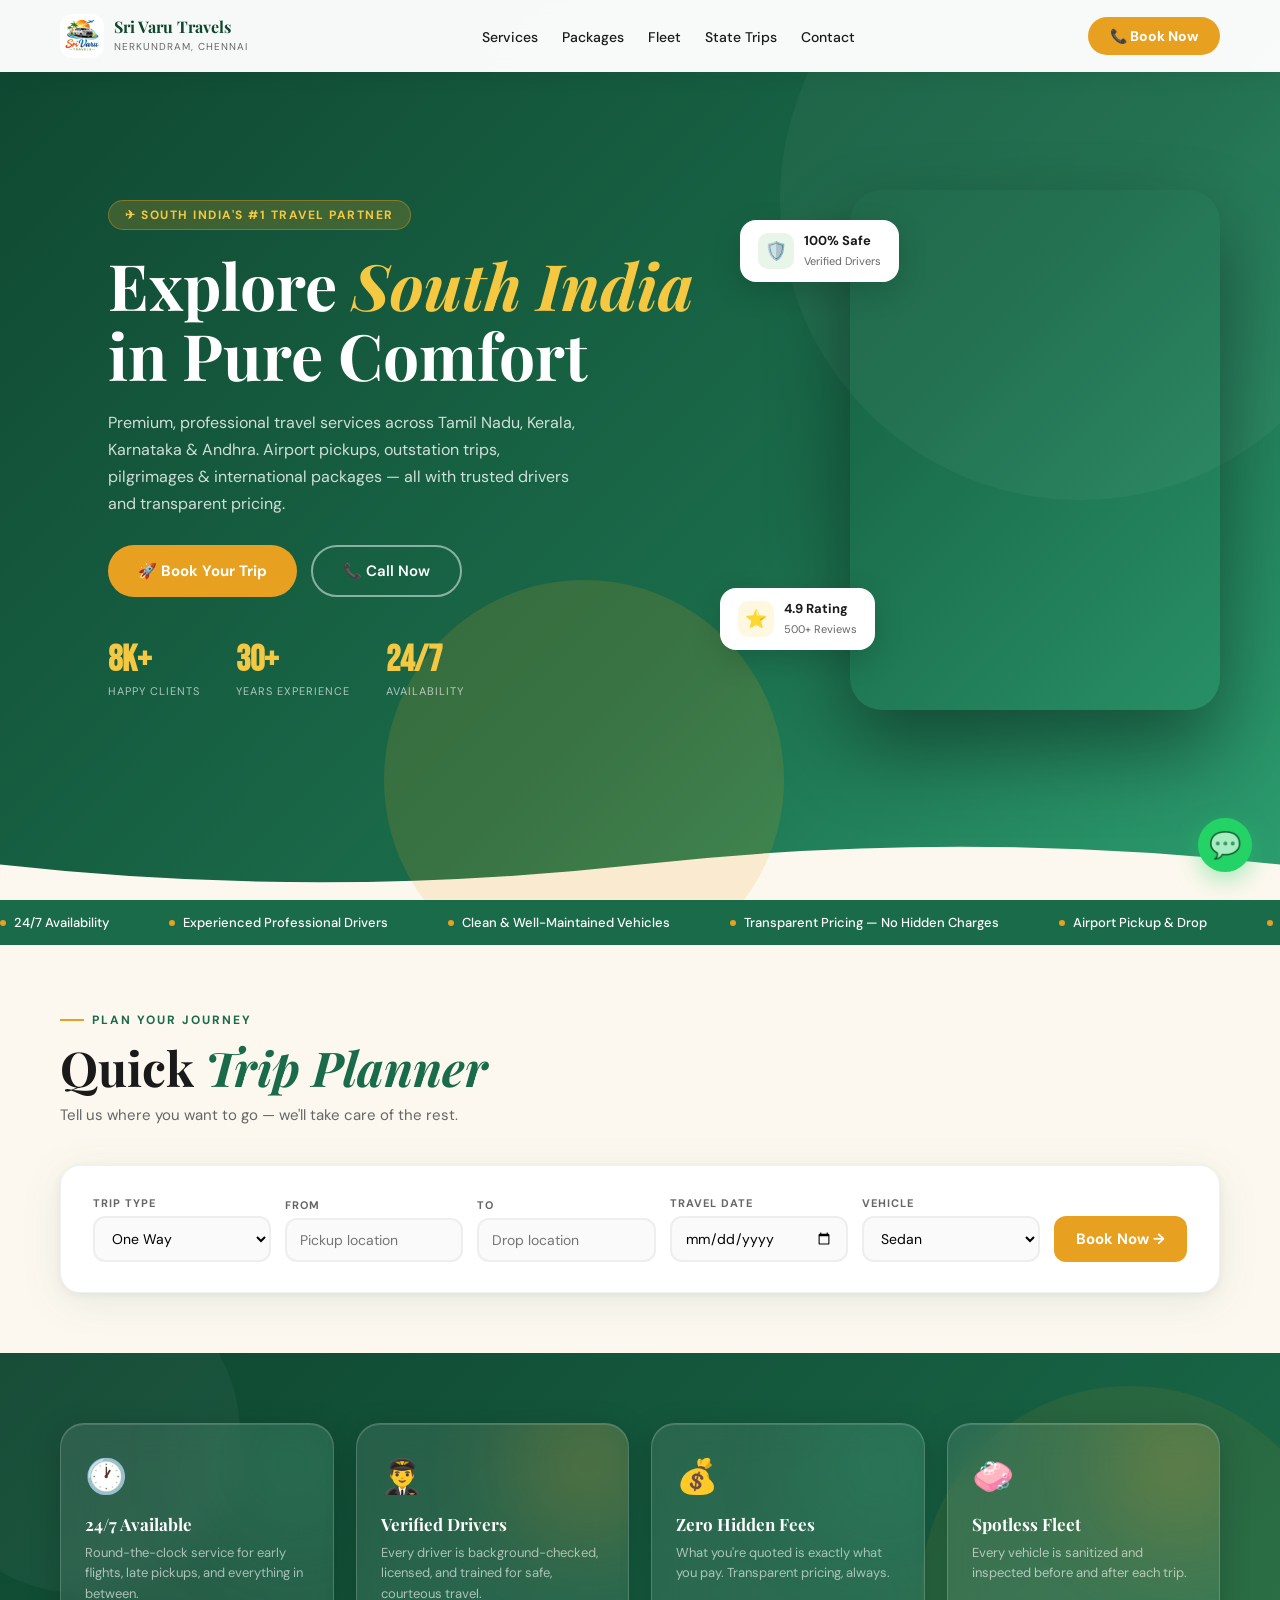
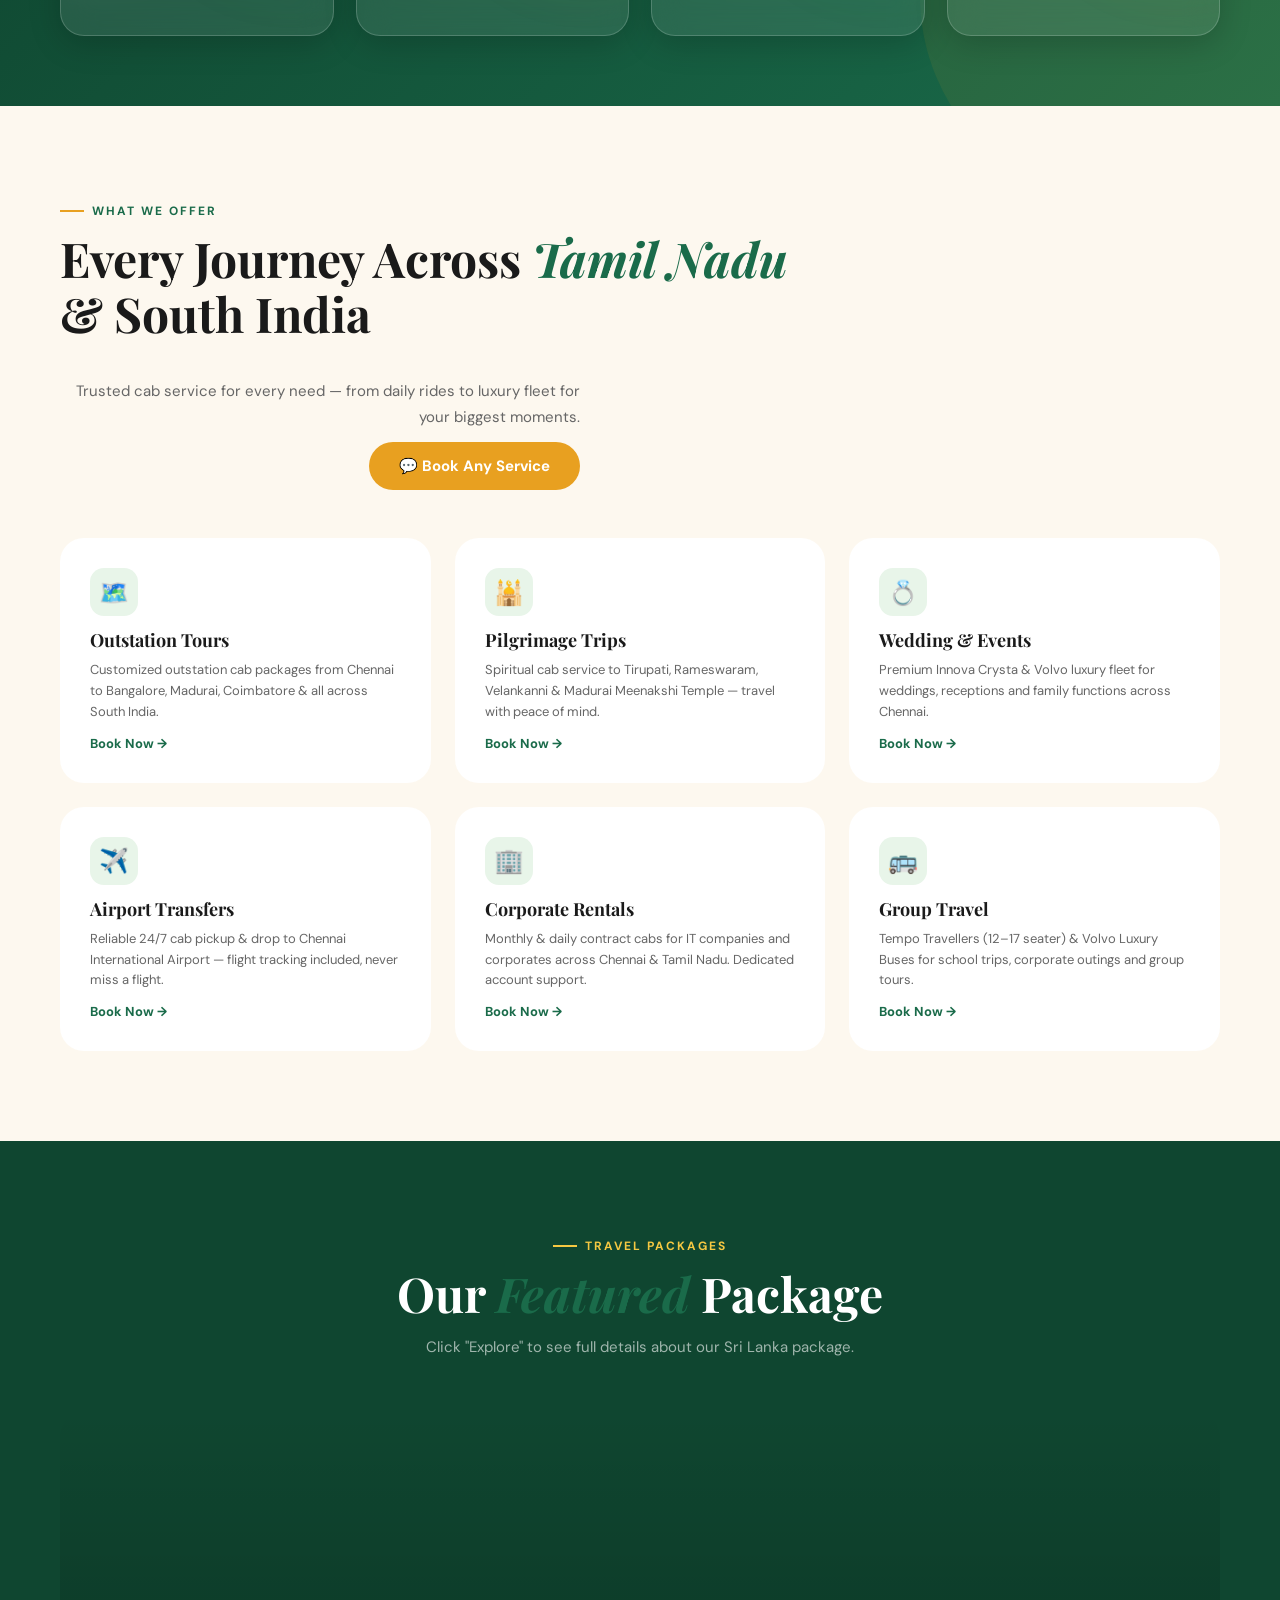
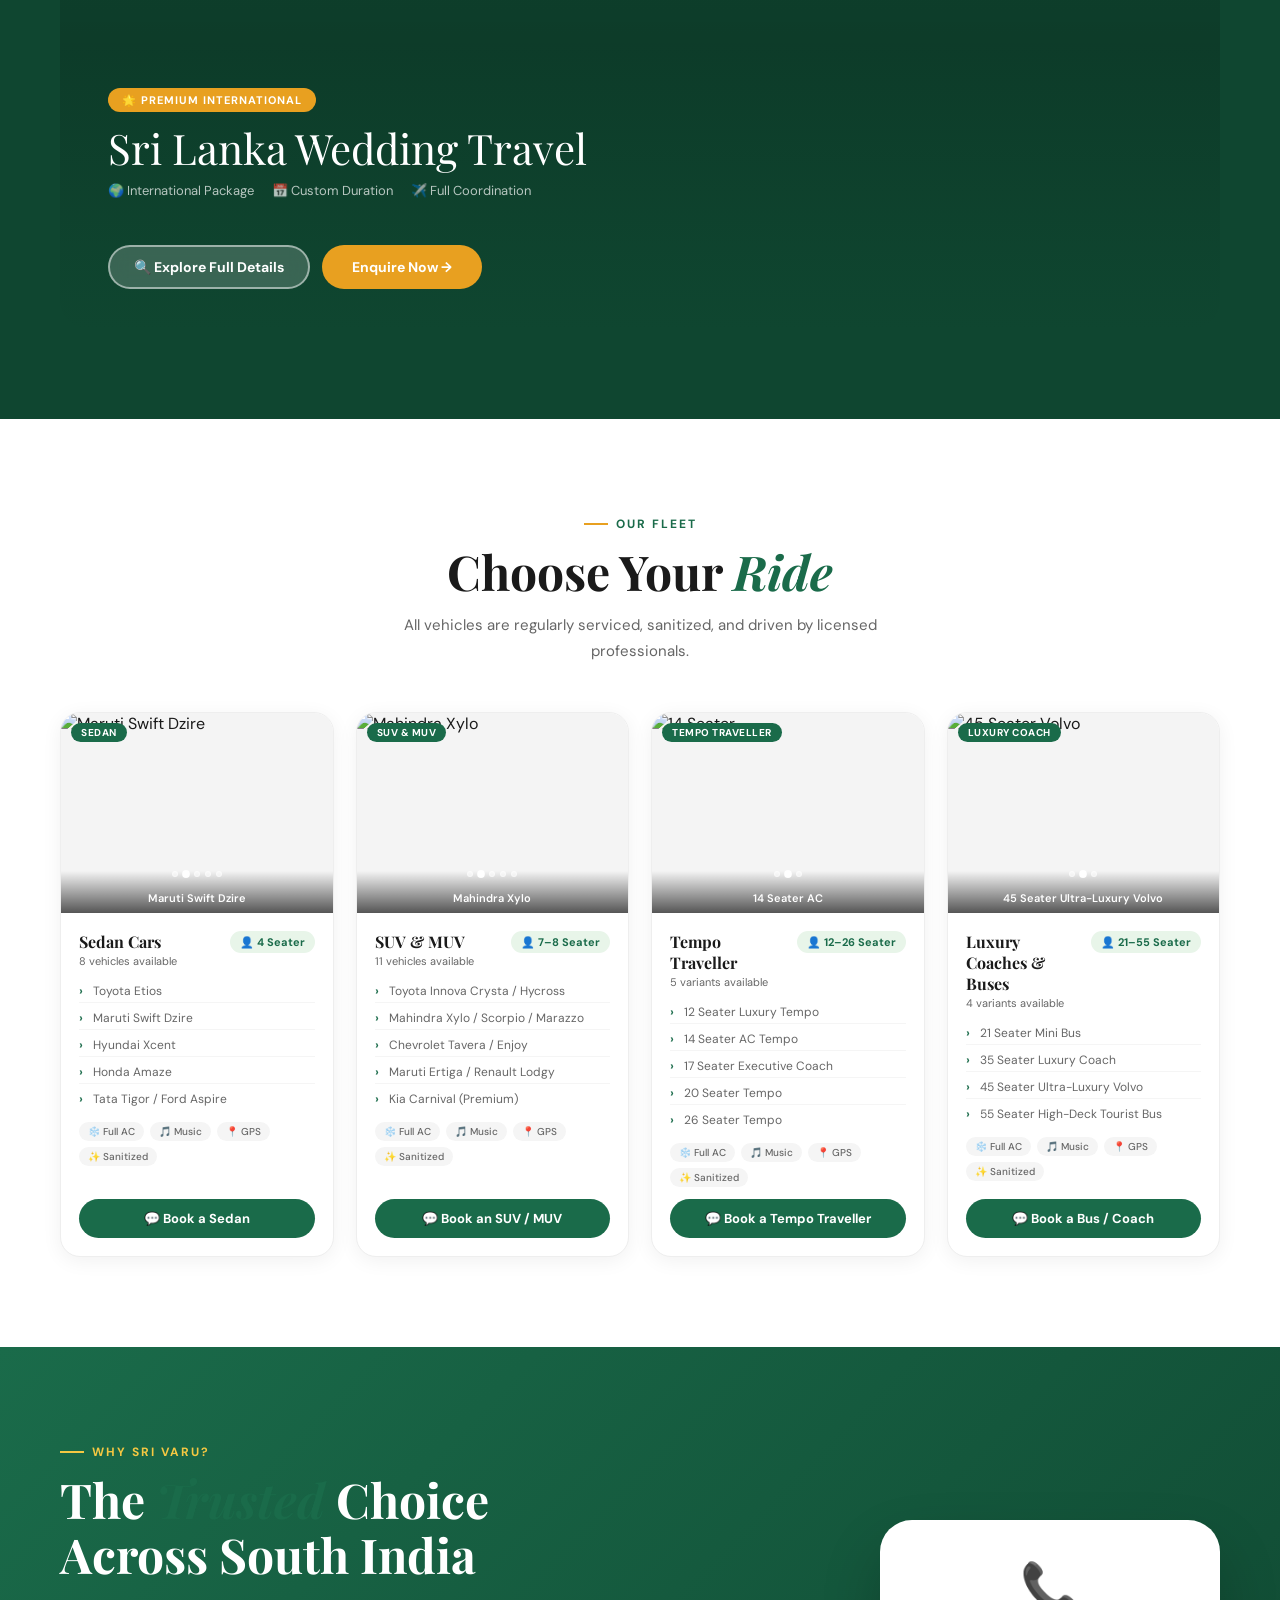
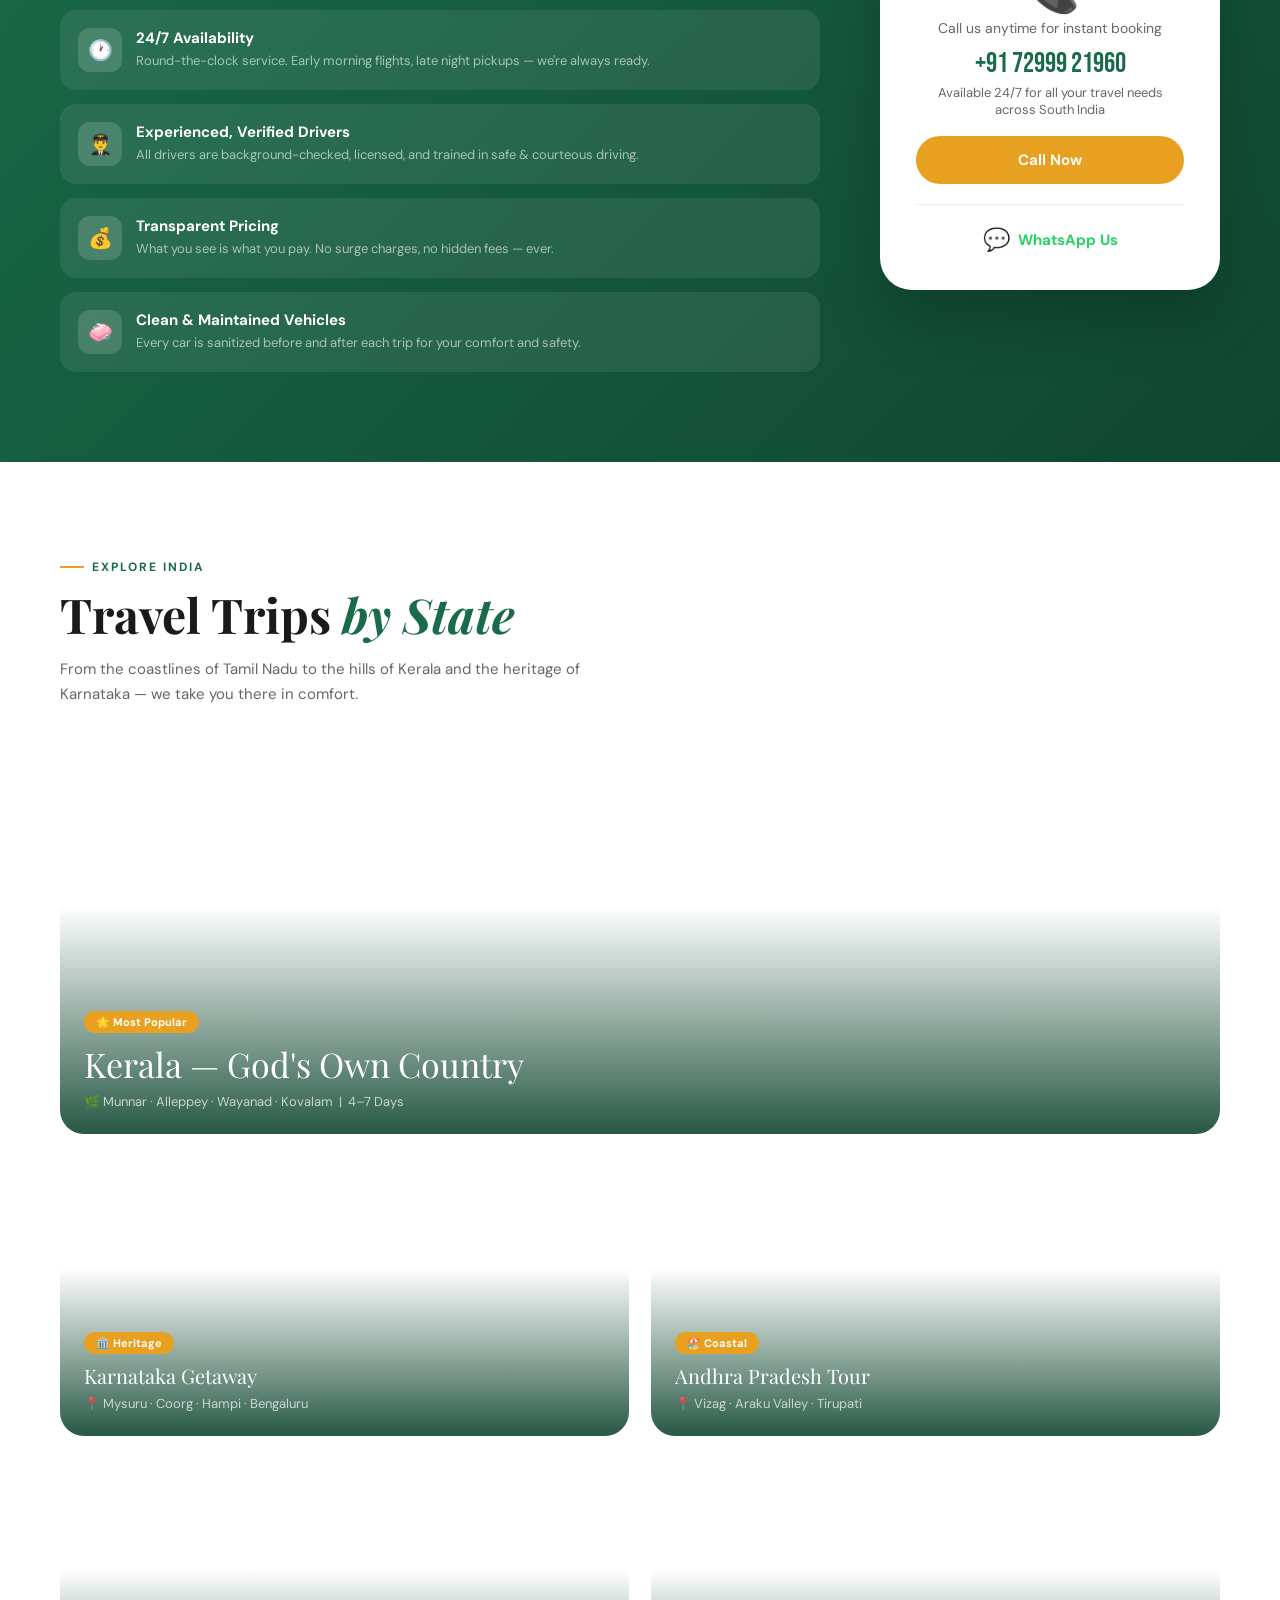
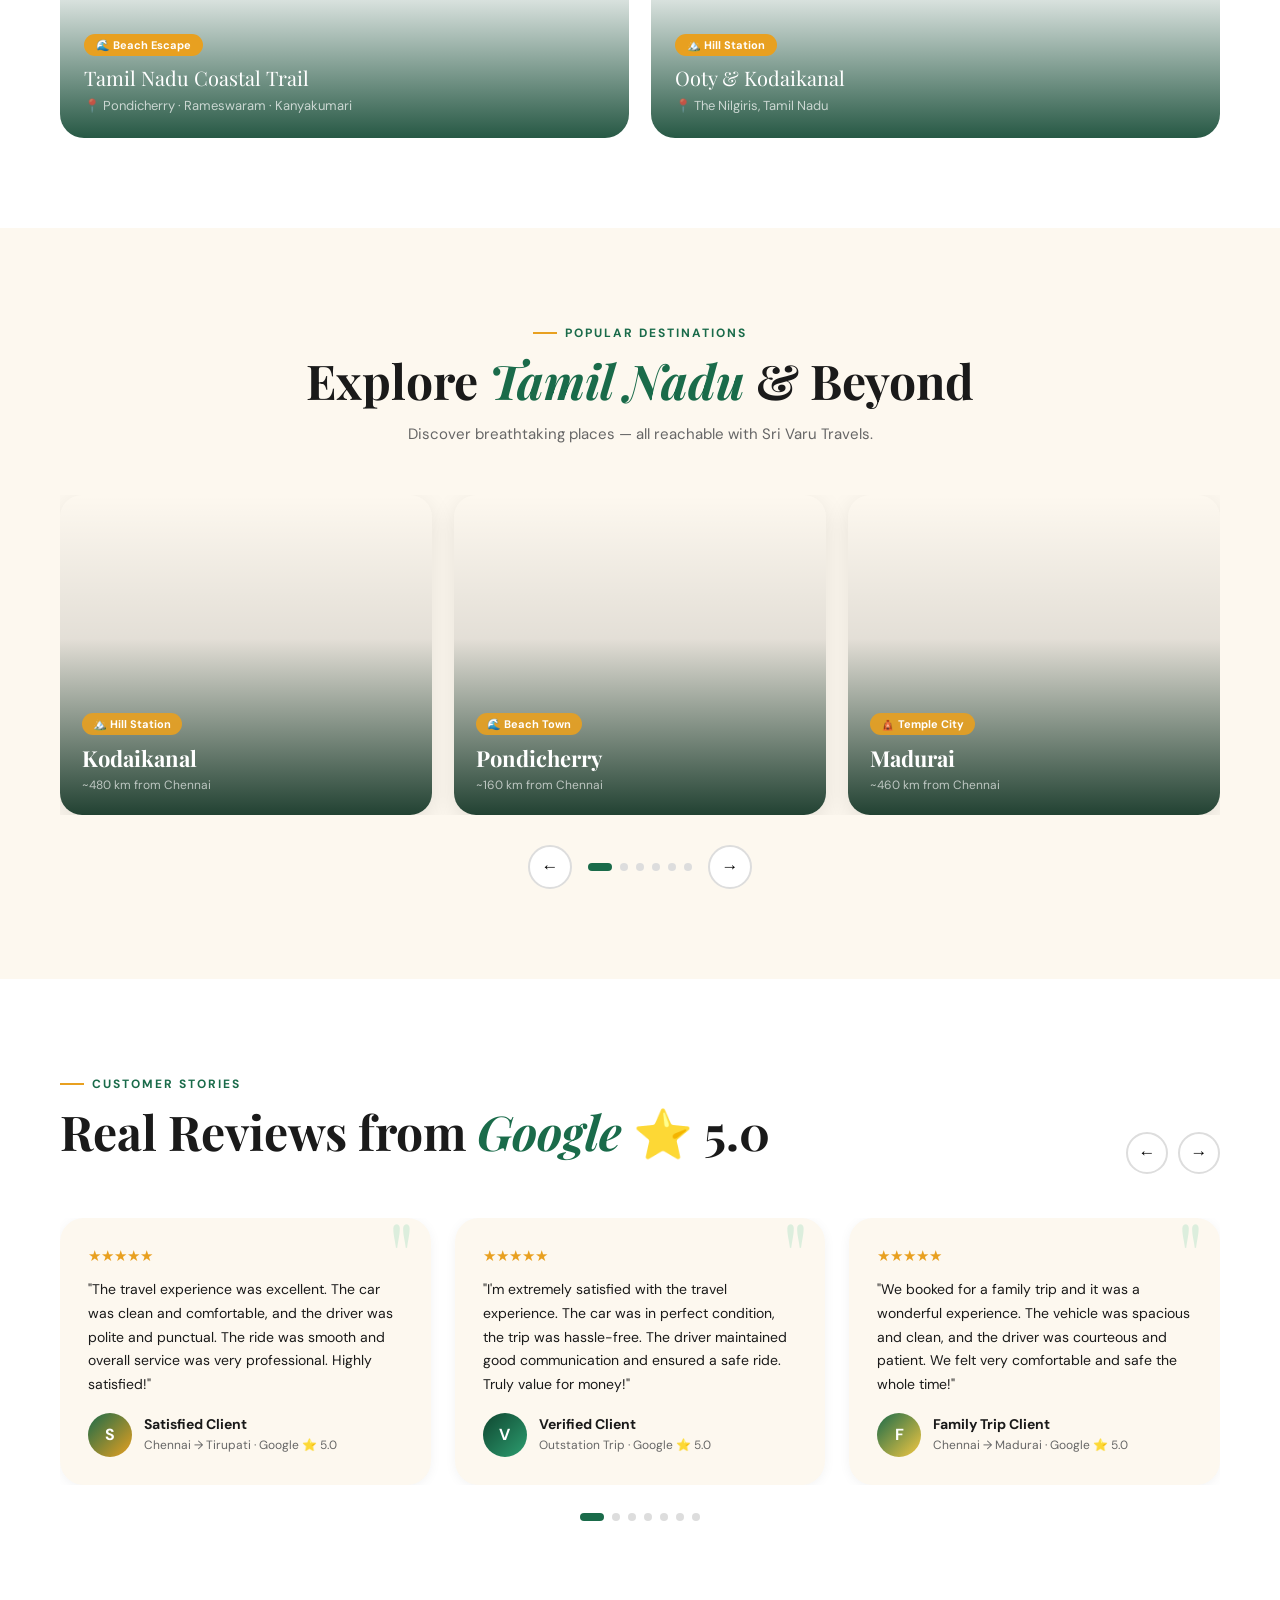
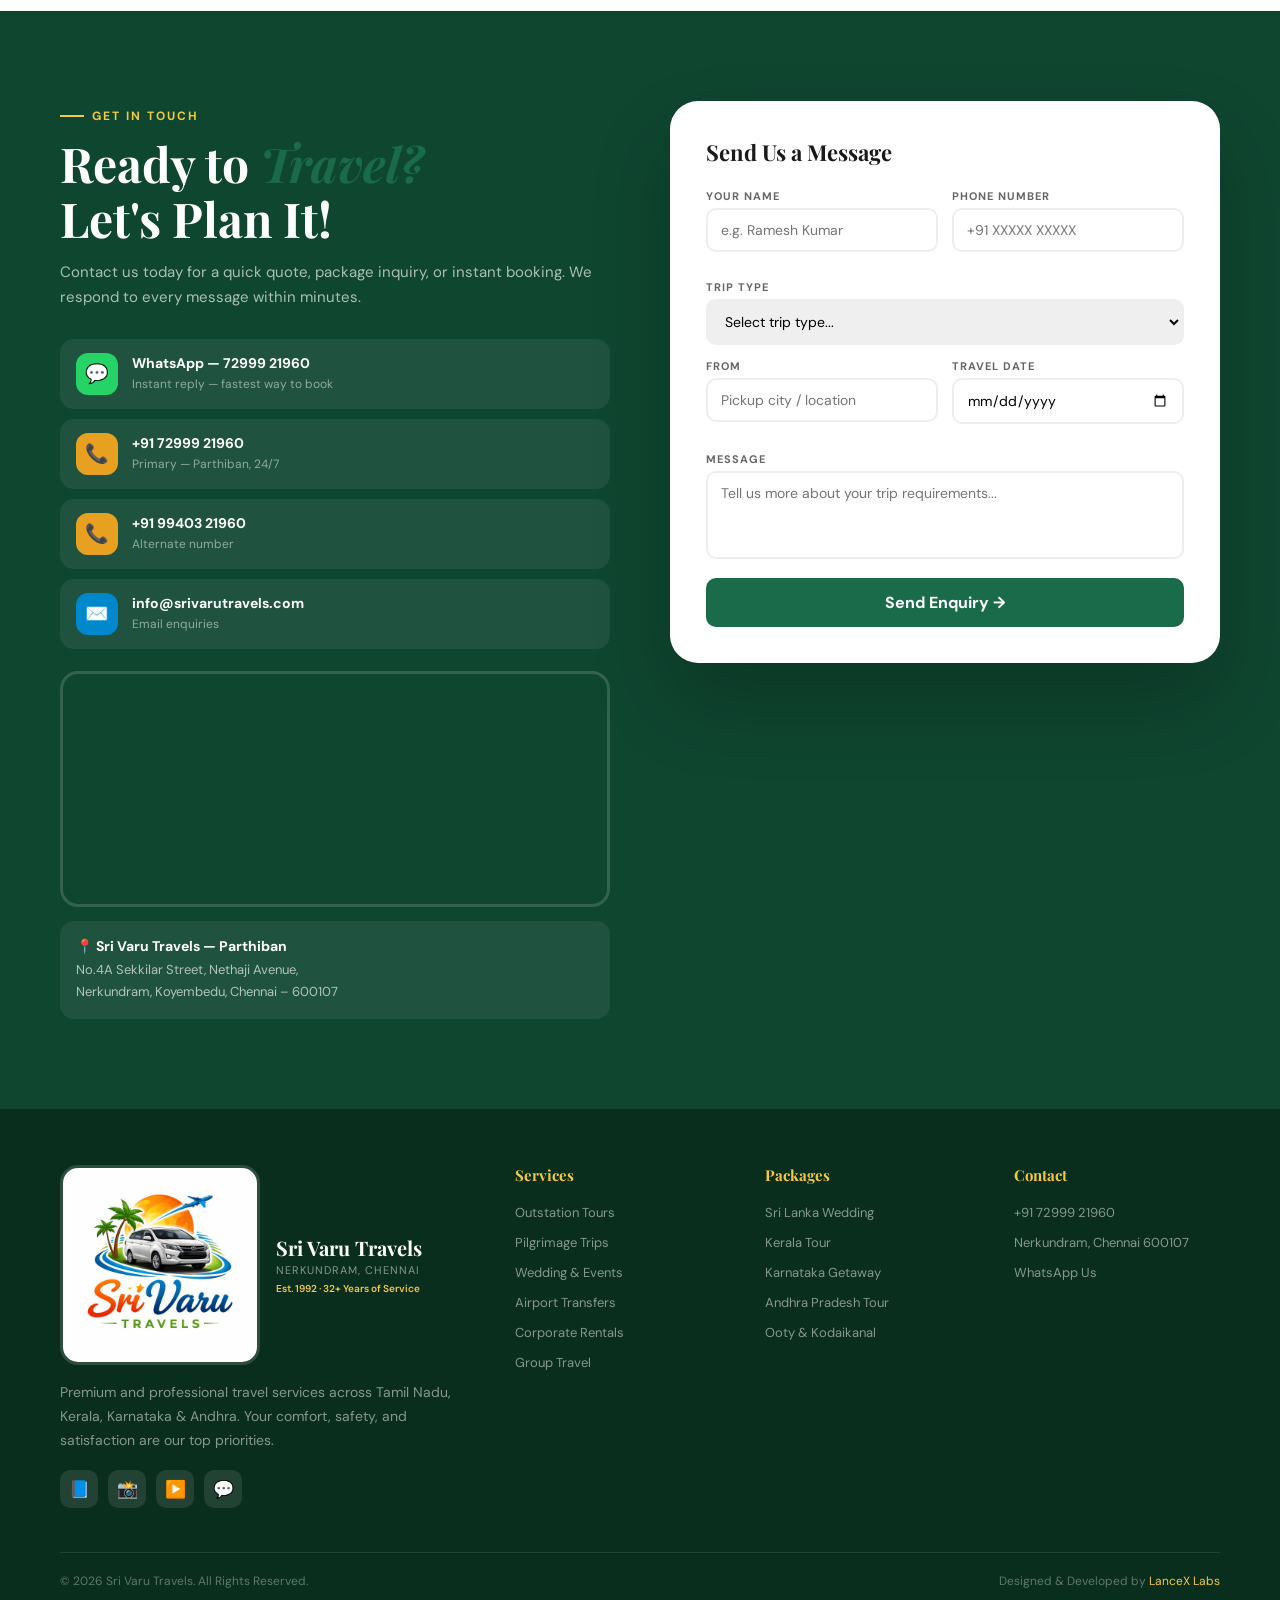
==== index.html @ ebd03633 "Update index.html" ====
<!DOCTYPE html>
<html lang="en">
<head>
<meta charset="UTF-8">
<meta name="viewport" content="width=device-width, initial-scale=1.0">
<title>Sri Varu Travels – Premium Travel Across South India</title>
<link href="https://fonts.googleapis.com/css2?family=Playfair+Display:ital,wght@0,700;0,900;1,700&family=DM+Sans:wght@300;400;500;600&family=Bebas+Neue&display=swap" rel="stylesheet">
<link rel="stylesheet" href="styles.css">
<link rel="icon" type="image/x-icon" href="image.png">
</head>
<body class="page-loading">

<div id="scroll-progress"></div>
<button id="back-top" title="Back to top">↑</button>

<nav id="navbar">
  <a href="#" class="logo">
    <div class="logo-icon">
      <img src="image.png" alt="Sri Varu Travels Logo" class="logo-img" onerror="this.style.display='none';this.nextElementSibling.style.display='flex'">
      <span class="logo-fallback">SV</span>
    </div>
    <div class="logo-text">
      <strong>Sri Varu Travels</strong>
      <span>Nerkundram, Chennai</span>
    </div>
  </a>
  <ul class="nav-links" id="navLinks">
    <li><a href="#services">Services</a></li>
    <li><a href="#packages">Packages</a></li>
    <li><a href="#fleet">Fleet</a></li>
    <li><a href="#pilgrimage">State Trips</a></li>
    <li><a href="#contact">Contact</a></li>
  </ul>
  <a href="tel:+917299921960" class="nav-cta">📞 Book Now</a>
  <button class="hamburger" id="hamburger" aria-label="Menu">
    <span></span><span></span><span></span>
  </button>
</nav>

<section class="hero" id="home">
  <div class="hero-bg-circles"></div>
  <div class="hero-content">
    <div class="hero-badge">✈ South India's #1 Travel Partner</div>
    <h1>Explore <em>South India</em><br>in Pure Comfort</h1>
    <p>Premium, professional travel services across Tamil Nadu, Kerala, Karnataka & Andhra. Airport pickups, outstation trips, pilgrimages & international packages — all with trusted drivers and transparent pricing.</p>
    <div class="hero-btns">
      <a href="#contact" class="btn-primary">🚀 Book Your Trip</a>
      <a href="tel:+917299921960" class="btn-outline">📞 Call Now</a>
    </div>
    <div class="hero-stats">
      <div class="stat"><strong>8K+</strong><span>Happy Clients</span></div>
      <div class="stat"><strong>30+</strong><span>Years Experience</span></div>
      <div class="stat"><strong>24/7</strong><span>Availability</span></div>
    </div>
  </div>
  <div class="hero-image-wrap">
    <div class="hero-card-float">
      <video src="https://v1.pinimg.com/videos/iht/720p/5a/d1/d0/5ad1d0cf6e8d3bd53ca6f8b9776f8b35.mp4" autoplay muted loop playsinline preload="auto" style="width:100%;height:100%;object-fit:cover;display:block;border-radius:32px;"></video>
    </div>
    <div class="floating-badge-1">
      <div class="fb-icon">🛡️</div>
      <div class="fb-text"><strong>100% Safe</strong><span>Verified Drivers</span></div>
    </div>
    <div class="floating-badge-2">
      <div class="fb-icon">⭐</div>
      <div class="fb-text"><strong>4.9 Rating</strong><span>500+ Reviews</span></div>
    </div>
  </div>
  <div class="hero-mobile-video">
    <video src="https://v1.pinimg.com/videos/iht/720p/5a/d1/d0/5ad1d0cf6e8d3bd53ca6f8b9776f8b35.mp4" autoplay muted loop playsinline preload="auto"></video>
  </div>
  <svg class="hero-wave" viewBox="0 0 1440 80" fill="none" xmlns="http://www.w3.org/2000/svg">
    <path d="M0 40 Q360 80 720 40 Q1080 0 1440 40 L1440 80 L0 80 Z" fill="#fdf8ef"/>
  </svg>
</section>

<div class="highlights">
  <div class="highlights-track" id="hlTrack">
    <span class="hl-item"><span class="dot"></span>24/7 Availability</span>
    <span class="hl-item"><span class="dot"></span>Experienced Professional Drivers</span>
    <span class="hl-item"><span class="dot"></span>Clean & Well-Maintained Vehicles</span>
    <span class="hl-item"><span class="dot"></span>Transparent Pricing — No Hidden Charges</span>
    <span class="hl-item"><span class="dot"></span>Airport Pickup & Drop</span>
    <span class="hl-item"><span class="dot"></span>Outstation & One-Way Trips</span>
    <span class="hl-item"><span class="dot"></span>Sri Lanka Wedding Travel Package</span>
    <span class="hl-item"><span class="dot"></span>Corporate Travel Solutions</span>
    <span class="hl-item"><span class="dot"></span>24/7 Availability</span>
    <span class="hl-item"><span class="dot"></span>Experienced Professional Drivers</span>
    <span class="hl-item"><span class="dot"></span>Clean & Well-Maintained Vehicles</span>
    <span class="hl-item"><span class="dot"></span>Transparent Pricing — No Hidden Charges</span>
    <span class="hl-item"><span class="dot"></span>Airport Pickup & Drop</span>
    <span class="hl-item"><span class="dot"></span>Outstation & One-Way Trips</span>
    <span class="hl-item"><span class="dot"></span>Sri Lanka Wedding Travel Package</span>
    <span class="hl-item"><span class="dot"></span>Corporate Travel Solutions</span>
  </div>
</div>

<section class="booking-section reveal">
  <div class="booking-section-inner">
    <div class="booking-section-header">
      <div class="section-label">Plan Your Journey</div>
      <h2 class="section-title">Quick <em>Trip Planner</em></h2>
      <p class="section-sub">Tell us where you want to go — we'll take care of the rest.</p>
    </div>
    <div class="booking-form-grid">
      <div class="bf-field">
        <label>Trip Type</label>
        <select id="bf-triptype">
          <option>One Way</option>
          <option>Round Trip</option>
          <option>Airport Transfer</option>
          <option>Outstation</option>
        </select>
      </div>
      <div class="bf-field">
        <label>From</label>
        <input type="text" id="bf-from" placeholder="Pickup location">
      </div>
      <div class="bf-field">
        <label>To</label>
        <input type="text" id="bf-to" placeholder="Drop location">
      </div>
      <div class="bf-field">
        <label>Travel Date</label>
        <input type="date" id="bf-date">
      </div>
      <div class="bf-field">
        <label>Vehicle</label>
        <select id="bf-vehicle">
          <option>Sedan</option>
          <option>SUV / Innova</option>
          <option>Tempo Traveller</option>
          <option>Luxury</option>
        </select>
      </div>
      <div class="bf-field bf-submit-wrap">
        <label>&nbsp;</label>
        <button class="bb-btn" onclick="searchTrip()">Book Now →</button>
      </div>
    </div>
  </div>
</section>

<section class="glass-cards-section">
  <div class="glass-cards-grid">
    <div class="glass-card reveal reveal-delay-1">
      <div class="gc-glow gc-glow-green"></div>
      <div class="gc-icon">🕐</div>
      <h4>24/7 Available</h4>
      <p>Round-the-clock service for early flights, late pickups, and everything in between.</p>
    </div>
    <div class="glass-card reveal reveal-delay-2">
      <div class="gc-glow gc-glow-gold"></div>
      <div class="gc-icon">👨‍✈️</div>
      <h4>Verified Drivers</h4>
      <p>Every driver is background-checked, licensed, and trained for safe, courteous travel.</p>
    </div>
    <div class="glass-card reveal reveal-delay-3">
      <div class="gc-glow gc-glow-green"></div>
      <div class="gc-icon">💰</div>
      <h4>Zero Hidden Fees</h4>
      <p>What you're quoted is exactly what you pay. Transparent pricing, always.</p>
    </div>
    <div class="glass-card reveal reveal-delay-4">
      <div class="gc-glow gc-glow-gold"></div>
      <div class="gc-icon">🧼</div>
      <h4>Spotless Fleet</h4>
      <p>Every vehicle is sanitized and inspected before and after each trip.</p>
    </div>
  </div>
</section>

<section class="services-section" id="services">
  <div class="services-header reveal">
    <div>
      <div class="section-label">What We Offer</div>
      <h2 class="section-title">Every Journey Across <em>Tamil Nadu</em><br>& South India</h2>
    </div>
    <div style="display:flex;flex-direction:column;align-items:flex-end;gap:12px;">
      <p class="section-sub" style="text-align:right;">Trusted cab service for every need — from daily rides to luxury fleet for your biggest moments.</p>
      <a href="#contact" class="btn-primary" style="white-space:nowrap;">💬 Book Any Service</a>
    </div>
  </div>
  <div class="services-grid">
    <div class="service-card reveal reveal-delay-1">
      <div class="sc-icon">🗺️</div>
      <div class="sc-title">Outstation Tours</div>
      <div class="sc-desc">Customized outstation cab packages from Chennai to Bangalore, Madurai, Coimbatore & all across South India.</div>
      <a class="sc-link" href="#contact">Book Now →</a>
    </div>
    <div class="service-card reveal reveal-delay-2">
      <div class="sc-icon">🕌</div>
      <div class="sc-title">Pilgrimage Trips</div>
      <div class="sc-desc">Spiritual cab service to Tirupati, Rameswaram, Velankanni & Madurai Meenakshi Temple — travel with peace of mind.</div>
      <a class="sc-link" href="#contact">Book Now →</a>
    </div>
    <div class="service-card reveal reveal-delay-3">
      <div class="sc-icon">💍</div>
      <div class="sc-title">Wedding & Events</div>
      <div class="sc-desc">Premium Innova Crysta & Volvo luxury fleet for weddings, receptions and family functions across Chennai.</div>
      <a class="sc-link" href="#contact">Book Now →</a>
    </div>
    <div class="service-card reveal reveal-delay-1">
      <div class="sc-icon">✈️</div>
      <div class="sc-title">Airport Transfers</div>
      <div class="sc-desc">Reliable 24/7 cab pickup & drop to Chennai International Airport — flight tracking included, never miss a flight.</div>
      <a class="sc-link" href="#contact">Book Now →</a>
    </div>
    <div class="service-card reveal reveal-delay-2">
      <div class="sc-icon">🏢</div>
      <div class="sc-title">Corporate Rentals</div>
      <div class="sc-desc">Monthly & daily contract cabs for IT companies and corporates across Chennai & Tamil Nadu. Dedicated account support.</div>
      <a class="sc-link" href="#contact">Book Now →</a>
    </div>
    <div class="service-card reveal reveal-delay-3">
      <div class="sc-icon">🚌</div>
      <div class="sc-title">Group Travel</div>
      <div class="sc-desc">Tempo Travellers (12–17 seater) & Volvo Luxury Buses for school trips, corporate outings and group tours.</div>
      <a class="sc-link" href="#contact">Book Now →</a>
    </div>
  </div>
</section>

<div class="pkg-overlay" id="pkgOverlay"></div>

<section class="packages-section" id="packages">
  <div style="text-align:center;" class="reveal">
    <div class="section-label">Travel Packages</div>
    <h2 class="section-title">Our <em>Featured</em> Package</h2>
    <p class="section-sub" style="color:rgba(255,255,255,0.6);margin:0 auto;">Click "Explore" to see full details about our Sri Lanka package.</p>
  </div>
  <div class="pkg-hero-wrap reveal">
    <div class="pkg-card pkg-hero-card" id="pkg1">
      <div class="pkg-bg" style="background-image: url('https://images.unsplash.com/photo-1552465011-b4e21bf6e79a?w=1400&q=80');"></div>
      <button class="pkg-close" onclick="closePkg(event, 'pkg1')">✕</button>
      <div class="pkg-card-inner">
        <div class="pkg-tag">🌟 Premium International</div>
        <div class="pkg-title">Sri Lanka Wedding Travel</div>
        <div class="pkg-meta">
          <span>🌍 International Package</span>
          <span>📅 Custom Duration</span>
          <span>✈️ Full Coordination</span>
        </div>
        <div class="pkg-desc">End-to-end travel solution for families planning wedding journeys to Sri Lanka. We coordinate everything — from India to Sri Lanka — so you focus on celebrating.</div>
        <ul class="pkg-includes">
          <li>Airport Pickup &amp; Drop (India &amp; Sri Lanka)</li>
          <li>Travel Planning &amp; Full Coordination</li>
          <li>Hotel Arrangement Assistance</li>
          <li>Marriage Event Support &amp; Local Help</li>
          <li>Dedicated Local Transportation</li>
          <li>Return Travel Planning &amp; Execution</li>
        </ul>
        <div class="pkg-actions">
          <button class="pkg-explore-btn" onclick="expandPkg(event,'pkg1')">🔍 Explore Full Details</button>
          <button class="pkg-btn" onclick="(function(e){e.stopPropagation();window.location.href='#contact';})(event)">Enquire Now →</button>
        </div>
      </div>
    </div>
  </div>
</section>

<section class="fleet-section" id="fleet">
  <div style="text-align:center;" class="reveal">
    <div class="section-label">Our Fleet</div>
    <h2 class="section-title">Choose Your <em>Ride</em></h2>
    <p class="section-sub" style="margin:0 auto;">All vehicles are regularly serviced, sanitized, and driven by licensed professionals.</p>
  </div>
  <div class="fleet-cat-grid reveal">

    <!-- SEDAN -->
    <div class="fleet-cat-card">
      <div class="fcc-slideshow">
        <div class="fcc-slides">
          <div class="fcc-slide active"><img src="https://images.overdrive.in/wp-content/uploads/2013/05/Toyota-Etios.jpg" alt="Toyota Etios" loading="lazy"/><span class="fcc-slide-name">Toyota Etios</span></div>
          <div class="fcc-slide"><img src="https://www.carbike360.com/_next/image?url=https%3A%2F%2Fs3.ap-south-1.amazonaws.com%2Fcb360static%2Fuploads%2F93915ea9-f81f-41bb-9972-b286be448b48-small-New%2520Project%2520-%25202025-01-16T161103.598.webp&w=3840&q=75" alt="Maruti Swift Dzire" loading="lazy"/><span class="fcc-slide-name">Maruti Swift Dzire</span></div>
          <div class="fcc-slide"><img src="https://imgd-ct.aeplcdn.com/664x415/n/2fhd7sa_1471629.jpg?q=80" alt="Hyundai Xcent" loading="lazy"/><span class="fcc-slide-name">Hyundai Xcent</span></div>
          <div class="fcc-slide"><img src="https://www.hondacarindia.com/_next/image?url=https%3A%2F%2Fwww.hondacarindia.com%2Fweb-data%2Fmodels%2F2024%2FnewAmaze%2Fexterior360Desktop%2FAMAZE_EXT_360_PEARL_WHITE_V-3__00009_chooseCar.png&w=3840&q=75" alt="Honda Amaze" loading="lazy"/><span class="fcc-slide-name">Honda Amaze</span></div>
          <div class="fcc-slide"><img src="https://imgd.aeplcdn.com/664x374/n/ssadv9b_1808221.jpg?q=80" alt="Tata Tigor" loading="lazy"/><span class="fcc-slide-name">Tata Tigor / Ford Aspire</span></div>
        </div>
        <button class="fcc-arrow fcc-prev">&#8249;</button>
        <button class="fcc-arrow fcc-next">&#8250;</button>
        <div class="fcc-dots"></div>
        <span class="fcc-cat-badge">Sedan</span>
      </div>
      <div class="fcc-body">
        <div class="fcc-header">
          <div><div class="fcc-title">Sedan Cars</div><div class="fcc-subtitle">8 vehicles available</div></div>
          <div class="fcc-seats-pill">👤 4 Seater</div>
        </div>
        <ul class="fcc-models">
          <li>Toyota Etios</li><li>Maruti Swift Dzire</li><li>Hyundai Xcent</li><li>Honda Amaze</li><li>Tata Tigor / Ford Aspire</li>
        </ul>
        <div class="fcc-amenities"><span>❄️ Full AC</span><span>🎵 Music</span><span>📍 GPS</span><span>✨ Sanitized</span></div>
        <a href="https://wa.me/917299921960?text=Hi%2C%20I%20want%20to%20book%20a%20Sedan%20Car" target="_blank" class="fcc-book-btn">💬 Book a Sedan</a>
      </div>
    </div>

    <!-- SUV & MUV -->
    <div class="fleet-cat-card">
      <div class="fcc-slideshow">
        <div class="fcc-slides">
          <div class="fcc-slide active"><img src="https://motoroctane.com/wp-content/uploads/2020/04/innova-crysta-1.jpg" alt="Innova Crysta" loading="lazy"/><span class="fcc-slide-name">Toyota Innova Crysta</span></div>
          <div class="fcc-slide"><img src="https://5.imimg.com/data5/GD/IO/GLADMIN-24911211/mahindra-xylo-car-500x500.png" alt="Mahindra Xylo" loading="lazy"/><span class="fcc-slide-name">Mahindra Xylo</span></div>
          <div class="fcc-slide"><img src="https://5.imimg.com/data5/VK/TC/YQ/SELLER-48821263/mahindra-marazzo-500x500.png" alt="Mahindra Marazzo" loading="lazy"/><span class="fcc-slide-name">Mahindra Marazzo</span></div>
          <div class="fcc-slide"><img src="https://stimg.cardekho.com/images/carexteriorimages/930x620/Kia/Carnival/8001/1755866555419/front-left-side-47.jpg" alt="Kia Carnival" loading="lazy"/><span class="fcc-slide-name">Kia Carnival (Premium)</span></div>
          <div class="fcc-slide"><img src="https://shivamautozone.com/wp-content/uploads/2024/09/ERTIGA_BLUISH_BLACK.webp" alt="Maruti Ertiga" loading="lazy"/><span class="fcc-slide-name">Maruti Ertiga</span></div>
        </div>
        <button class="fcc-arrow fcc-prev">&#8249;</button>
        <button class="fcc-arrow fcc-next">&#8250;</button>
        <div class="fcc-dots"></div>
        <span class="fcc-cat-badge">SUV &amp; MUV</span>
      </div>
      <div class="fcc-body">
        <div class="fcc-header">
          <div><div class="fcc-title">SUV &amp; MUV</div><div class="fcc-subtitle">11 vehicles available</div></div>
          <div class="fcc-seats-pill">👤 7–8 Seater</div>
        </div>
        <ul class="fcc-models">
          <li>Toyota Innova Crysta / Hycross</li><li>Mahindra Xylo / Scorpio / Marazzo</li><li>Chevrolet Tavera / Enjoy</li><li>Maruti Ertiga / Renault Lodgy</li><li>Kia Carnival (Premium)</li>
        </ul>
        <div class="fcc-amenities"><span>❄️ Full AC</span><span>🎵 Music</span><span>📍 GPS</span><span>✨ Sanitized</span></div>
        <a href="https://wa.me/917299921960?text=Hi%2C%20I%20want%20to%20book%20an%20SUV%20%2F%20MUV" target="_blank" class="fcc-book-btn">💬 Book an SUV / MUV</a>
      </div>
    </div>

    <!-- TEMPO TRAVELLER -->
    <div class="fleet-cat-card">
      <div class="fcc-slideshow">
        <div class="fcc-slides">
          <div class="fcc-slide active"><img src="https://www.vpltravels.com/wp-content/uploads/2023/07/Untitled-design-46-1024x1024.webp" alt="12 Seater" loading="lazy"/><span class="fcc-slide-name">12 Seater Luxury</span></div>
          <div class="fcc-slide"><img src="https://www.belhasamotors.com/wp-content/uploads/2024/11/force-urbania-14-seater-bus.jpg" alt="14 Seater" loading="lazy"/><span class="fcc-slide-name">14 Seater AC</span></div>
          <div class="fcc-slide"><img src="https://images.jdmagicbox.com/quickquotes/images_main/force-tourist-bus-20-seater-2220357115-5ztb3wt4.jpg" alt="20 Seater" loading="lazy"/><span class="fcc-slide-name">20 Seater Tempo</span></div>
        </div>
        <button class="fcc-arrow fcc-prev">&#8249;</button>
        <button class="fcc-arrow fcc-next">&#8250;</button>
        <div class="fcc-dots"></div>
        <span class="fcc-cat-badge">Tempo Traveller</span>
      </div>
      <div class="fcc-body">
        <div class="fcc-header">
          <div><div class="fcc-title">Tempo Traveller</div><div class="fcc-subtitle">5 variants available</div></div>
          <div class="fcc-seats-pill">👤 12–26 Seater</div>
        </div>
        <ul class="fcc-models">
          <li>12 Seater Luxury Tempo</li><li>14 Seater AC Tempo</li><li>17 Seater Executive Coach</li><li>20 Seater Tempo</li><li>26 Seater Tempo</li>
        </ul>
        <div class="fcc-amenities"><span>❄️ Full AC</span><span>🎵 Music</span><span>📍 GPS</span><span>✨ Sanitized</span></div>
        <a href="https://wa.me/917299921960?text=Hi%2C%20I%20want%20to%20book%20a%20Tempo%20Traveller" target="_blank" class="fcc-book-btn">💬 Book a Tempo Traveller</a>
      </div>
    </div>

    <!-- LUXURY COACHES -->
    <div class="fleet-cat-card">
      <div class="fcc-slideshow">
        <div class="fcc-slides">
          <div class="fcc-slide active"><img src="https://cdn-ilbaihh.nitrocdn.com/suqrOmtFLSELwKyLIigLsDCGbTECElxo/assets/images/optimized/rev-434d918/svanigroup.com/wp-content/uploads/2024/03/Eicher-Bus-35-seater-NonAc-.png" alt="35 Seater" loading="lazy"/><span class="fcc-slide-name">35 Seater Luxury Coach</span></div>
          <div class="fcc-slide"><img src="https://ommsaitoursandtravel.com/wp-content/uploads/2023/10/New-Project-27-1.png" alt="45 Seater Volvo" loading="lazy"/><span class="fcc-slide-name">45 Seater Ultra-Luxury Volvo</span></div>
          <div class="fcc-slide"><img src="https://www.volvobuses.com/content/dam/volvo-buses/markets/india/1860x1050-volvo-9600.jpg" alt="55 Seater" loading="lazy"/><span class="fcc-slide-name">55 Seater High-Deck Tourist</span></div>
        </div>
        <button class="fcc-arrow fcc-prev">&#8249;</button>
        <button class="fcc-arrow fcc-next">&#8250;</button>
        <div class="fcc-dots"></div>
        <span class="fcc-cat-badge">Luxury Coach</span>
      </div>
      <div class="fcc-body">
        <div class="fcc-header">
          <div><div class="fcc-title">Luxury Coaches &amp; Buses</div><div class="fcc-subtitle">4 variants available</div></div>
          <div class="fcc-seats-pill">👤 21–55 Seater</div>
        </div>
        <ul class="fcc-models">
          <li>21 Seater Mini Bus</li><li>35 Seater Luxury Coach</li><li>45 Seater Ultra-Luxury Volvo</li><li>55 Seater High-Deck Tourist Bus</li>
        </ul>
        <div class="fcc-amenities"><span>❄️ Full AC</span><span>🎵 Music</span><span>📍 GPS</span><span>✨ Sanitized</span></div>
        <a href="https://wa.me/917299921960?text=Hi%2C%20I%20want%20to%20book%20a%20Luxury%20Bus%20%2F%20Coach" target="_blank" class="fcc-book-btn">💬 Book a Bus / Coach</a>
      </div>
    </div>

  </div>
</section>

<section class="why-section">
  <div class="why-content reveal">
    <div class="section-label">Why Sri Varu?</div>
    <h2 class="section-title">The <em>Trusted</em> Choice<br>Across South India</h2>
    <ul class="why-list">
      <li class="why-item"><div class="why-icon">🕐</div><div class="why-text"><strong>24/7 Availability</strong><p>Round-the-clock service. Early morning flights, late night pickups — we're always ready.</p></div></li>
      <li class="why-item"><div class="why-icon">👨‍✈️</div><div class="why-text"><strong>Experienced, Verified Drivers</strong><p>All drivers are background-checked, licensed, and trained in safe & courteous driving.</p></div></li>
      <li class="why-item"><div class="why-icon">💰</div><div class="why-text"><strong>Transparent Pricing</strong><p>What you see is what you pay. No surge charges, no hidden fees — ever.</p></div></li>
      <li class="why-item"><div class="why-icon">🧼</div><div class="why-text"><strong>Clean & Maintained Vehicles</strong><p>Every car is sanitized before and after each trip for your comfort and safety.</p></div></li>
    </ul>
  </div>
  <div class="why-cta-box reveal reveal-delay-2">
    <div style="font-size:48px;">📞</div>
    <p style="font-size:14px;color:var(--text-muted);margin-bottom:8px;">Call us anytime for instant booking</p>
    <div class="phone">+91 72999 21960</div>
    <p>Available 24/7 for all your travel needs across South India</p>
    <a href="tel:+917299921960" class="btn-primary">Call Now</a>
    <div style="margin-top:20px;padding-top:20px;border-top:1px solid #eee;">
      <a href="https://wa.me/917299921960" style="display:flex;align-items:center;justify-content:center;gap:8px;color:#25D366;font-weight:700;text-decoration:none;font-size:15px;"><span style="font-size:22px;">💬</span> WhatsApp Us</a>
    </div>
  </div>
</section>

<section class="pilgrim-section" id="pilgrimage">
  <div class="reveal">
    <div class="section-label">Explore India</div>
    <h2 class="section-title">Travel Trips <em>by State</em></h2>
    <p class="section-sub">From the coastlines of Tamil Nadu to the hills of Kerala and the heritage of Karnataka — we take you there in comfort.</p>
  </div>
  <div class="pilgrim-grid">
    <div class="pilgrim-card featured reveal">
      <div class="pilgrim-bg" style="background-image: url('https://www.authenticindiatours.com/app/uploads/2022/05/10-reasons-to-visit-Kerala-Kumarakom-Back-Waters-Boat-House-1400x550-c-default.jpg');"></div>
      <div class="pilgrim-overlay"><div class="pilgrim-badge">🌟 Most Popular</div><div class="pilgrim-title">Kerala — God's Own Country</div><div class="pilgrim-loc">🌿 Munnar · Alleppey · Wayanad · Kovalam &nbsp;|&nbsp; 4–7 Days</div></div>
    </div>
    <div class="pilgrim-card reveal reveal-delay-1">
      <div class="pilgrim-bg" style="background-image: url('https://images.trvl-media.com/place/6104860/3e1c7e17-74d3-47cc-bfd2-37e720ee9f3e.jpg');"></div>
      <div class="pilgrim-overlay"><div class="pilgrim-badge">🏛️ Heritage</div><div class="pilgrim-title">Karnataka Getaway</div><div class="pilgrim-loc">📍 Mysuru · Coorg · Hampi · Bengaluru</div></div>
    </div>
    <div class="pilgrim-card reveal reveal-delay-2">
      <div class="pilgrim-bg" style="background-image: url('https://alphaholidays.in/wp-content/uploads/2022/12/TIRUPATI-Alpha-Holidays-.jpg');"></div>
      <div class="pilgrim-overlay"><div class="pilgrim-badge">🏖️ Coastal</div><div class="pilgrim-title">Andhra Pradesh Tour</div><div class="pilgrim-loc">📍 Vizag · Araku Valley · Tirupati</div></div>
    </div>
    <div class="pilgrim-card reveal reveal-delay-1">
      <div class="pilgrim-bg" style="background-image: url('https://assets.simplotel.com/simplotel/image/upload/x_0,y_467,w_4979,h_2800,r_0,c_crop,q_80,fl_progressive/w_500,f_auto,c_fit/neemrana-hotels/adityan-ramkumar-VznjvnJiWeo-unsplash_srp3qb');"></div>
      <div class="pilgrim-overlay"><div class="pilgrim-badge">🌊 Beach Escape</div><div class="pilgrim-title">Tamil Nadu Coastal Trail</div><div class="pilgrim-loc">📍 Pondicherry · Rameswaram · Kanyakumari</div></div>
    </div>
    <div class="pilgrim-card reveal reveal-delay-2">
      <div class="pilgrim-bg" style="background-image: url('https://www.wendywutours.co.uk/resource/upload/2256/ooty-hill-station.jpg.webp');"></div>
      <div class="pilgrim-overlay"><div class="pilgrim-badge">🏔️ Hill Station</div><div class="pilgrim-title">Ooty & Kodaikanal</div><div class="pilgrim-loc">📍 The Nilgiris, Tamil Nadu</div></div>
    </div>
  </div>
</section>

<section class="destinations-section">
  <div style="text-align:center;" class="reveal">
    <div class="section-label">Popular Destinations</div>
    <h2 class="section-title">Explore <em>Tamil Nadu</em> & Beyond</h2>
    <p class="section-sub" style="margin:0 auto;">Discover breathtaking places — all reachable with Sri Varu Travels.</p>
  </div>
  <div class="dest-slider-wrap reveal">
    <div class="dest-track" id="destTrack">
      <div class="dest-card"><div class="dest-img" style="background-image:url('https://www.trawell.in/images/tours/Kodaikanal.jpg')"></div><div class="dest-overlay"><div class="dest-tag">🏔️ Hill Station</div><h4>Kodaikanal</h4><p>~480 km from Chennai</p></div><a href="#contact" class="dest-book-btn">Book Trip →</a></div>
      <div class="dest-card"><div class="dest-img" style="background-image:url('https://www.agoda.com/wp-content/uploads/2024/04/Featured-image-Pondicherry-India.jpg')"></div><div class="dest-overlay"><div class="dest-tag">🌊 Beach Town</div><h4>Pondicherry</h4><p>~160 km from Chennai</p></div><a href="#contact" class="dest-book-btn">Book Trip →</a></div>
      <div class="dest-card"><div class="dest-img" style="background-image:url('https://hblimg.mmtcdn.com/content/hubble/img/desttvimg/mmt/destination/m_Madurai_tv_destination_img_1_l_542_967.jpg')"></div><div class="dest-overlay"><div class="dest-tag">🛕 Temple City</div><h4>Madurai</h4><p>~460 km from Chennai</p></div><a href="#contact" class="dest-book-btn">Book Trip →</a></div>
      <div class="dest-card"><div class="dest-img" style="background-image:url('https://www.trichyproperty.in/wp-content/uploads/2023/08/Trichy-rockfort-bg.webp')"></div><div class="dest-overlay"><div class="dest-tag">🏙️ Rock Fort City</div><h4>Trichy</h4><p>~330 km from Chennai</p></div><a href="#contact" class="dest-book-btn">Book Trip →</a></div>
      <div class="dest-card"><div class="dest-img" style="background-image:url('https://tripandtales.com/wp-content/uploads/2025/11/New-Pamban-Bridge.jpg')"></div><div class="dest-overlay"><div class="dest-tag">🌅 Sacred Island</div><h4>Rameswaram</h4><p>~570 km from Chennai</p></div><a href="#contact" class="dest-book-btn">Book Trip →</a></div>
      <div class="dest-card"><div class="dest-img" style="background-image:url('https://images.travelandleisureasia.com/wp-content/uploads/sites/3/2024/01/04194023/untitled-design-50.jpeg')"></div><div class="dest-overlay"><div class="dest-tag">🌿 Tea Gardens</div><h4>Ooty</h4><p>~540 km from Chennai</p></div><a href="#contact" class="dest-book-btn">Book Trip →</a></div>
    </div>
  </div>
  <div class="dest-nav">
    <button class="dest-btn" id="destPrev">←</button>
    <div class="dest-dots" id="destDots"></div>
    <button class="dest-btn" id="destNext">→</button>
  </div>
</section>

<section class="testimonials-section">
  <div class="testi-header reveal">
    <div>
      <div class="section-label">Customer Stories</div>
      <h2 class="section-title">Real Reviews from <em>Google</em> ⭐ 5.0</h2>
    </div>
    <div class="testi-nav">
      <button class="testi-btn" id="testiPrev">←</button>
      <button class="testi-btn" id="testiNext">→</button>
    </div>
  </div>
  <div class="testi-viewport">
    <div class="testi-track" id="testiTrack">
      <div class="testi-card"><div class="testi-stars">★★★★★</div><div class="testi-text">"The travel experience was excellent. The car was clean and comfortable, and the driver was polite and punctual. The ride was smooth and overall service was very professional. Highly satisfied!"</div><div class="testi-author"><div class="testi-avatar" style="background:linear-gradient(135deg,#1a6b4a,#e8a020)">S</div><div class="testi-name"><strong>Satisfied Client</strong><span>Chennai → Tirupati · Google ⭐ 5.0</span></div></div></div>
      <div class="testi-card"><div class="testi-stars">★★★★★</div><div class="testi-text">"I'm extremely satisfied with the travel experience. The car was in perfect condition, the trip was hassle-free. The driver maintained good communication and ensured a safe ride. Truly value for money!"</div><div class="testi-author"><div class="testi-avatar" style="background:linear-gradient(135deg,#0f4630,#2d9e70)">V</div><div class="testi-name"><strong>Verified Client</strong><span>Outstation Trip · Google ⭐ 5.0</span></div></div></div>
      <div class="testi-card"><div class="testi-stars">★★★★★</div><div class="testi-text">"We booked for a family trip and it was a wonderful experience. The vehicle was spacious and clean, and the driver was courteous and patient. We felt very comfortable and safe the whole time!"</div><div class="testi-author"><div class="testi-avatar" style="background:linear-gradient(135deg,#1a6b4a,#f5c842)">F</div><div class="testi-name"><strong>Family Trip Client</strong><span>Chennai → Madurai · Google ⭐ 5.0</span></div></div></div>
      <div class="testi-card"><div class="testi-stars">★★★★★</div><div class="testi-text">"It was a pleasant journey from start to end. The car was well-maintained and the driver ensured a smooth, safe trip. Very happy with the overall experience!"</div><div class="testi-author"><div class="testi-avatar" style="background:linear-gradient(135deg,#e8a020,#1a6b4a)">P</div><div class="testi-name"><strong>Priya R.</strong><span>Airport Transfer · Google ⭐ 5.0</span></div></div></div>
      <div class="testi-card"><div class="testi-stars">★★★★★</div><div class="testi-text">"Superb travel service at an affordable price. The car was neat, comfortable, and the driver was polite and cooperative. Totally worth the money — will book again soon!"</div><div class="testi-author"><div class="testi-avatar" style="background:linear-gradient(135deg,#2d9e70,#e8a020)">A</div><div class="testi-name"><strong>Arjun K.</strong><span>Corporate Rental · Google ⭐ 5.0</span></div></div></div>
      <div class="testi-card"><div class="testi-stars">★★★★★</div><div class="testi-text">"Booked Sri Varu for our Kerala honeymoon trip. Parthiban anna was very helpful in planning the entire route. The Innova Crysta was spotless and the driver knew all the best spots. Highly recommend!"</div><div class="testi-author"><div class="testi-avatar" style="background:linear-gradient(135deg,#1a6b4a,#0f4630)">R</div><div class="testi-name"><strong>Ramesh & Kavitha</strong><span>Kerala Honeymoon · Google ⭐ 5.0</span></div></div></div>
      <div class="testi-card"><div class="testi-stars">★★★★★</div><div class="testi-text">"Used Sri Varu Travels for our office team outing to Mahabalipuram. The Tempo Traveller was comfortable, clean and on time. The whole team enjoyed the journey. Will book for all future corporate trips!"</div><div class="testi-author"><div class="testi-avatar" style="background:linear-gradient(135deg,#e8a020,#2d9e70)">M</div><div class="testi-name"><strong>Mahesh T.</strong><span>Corporate Team Outing · Google ⭐ 5.0</span></div></div></div>
      <div class="testi-card"><div class="testi-stars">★★★★★</div><div class="testi-text">"We hired two Innova Crystas for our daughter's wedding. The cars were beautifully maintained, drivers were in uniforms, and they arrived 30 minutes early. Outstanding service for such a special occasion!"</div><div class="testi-author"><div class="testi-avatar" style="background:linear-gradient(135deg,#0f4630,#f5c842)">S</div><div class="testi-name"><strong>Sundaram Family</strong><span>Wedding Fleet · Google ⭐ 5.0</span></div></div></div>
      <div class="testi-card"><div class="testi-stars">★★★★★</div><div class="testi-text">"Tirupati darshan trip was perfectly planned by Sri Varu Travels. The driver fasted along with us and was very respectful of the pilgrimage. The car was clean and the whole experience was peaceful and memorable."</div><div class="testi-author"><div class="testi-avatar" style="background:linear-gradient(135deg,#1a6b4a,#e8a020)">L</div><div class="testi-name"><strong>Lakshmi V.</strong><span>Tirupati Pilgrimage · Google ⭐ 5.0</span></div></div></div>
    </div>
  </div>
  <div class="testi-dots-wrap" id="testiDots"></div>
</section>

<section class="contact-section" id="contact">
  <div class="contact-info reveal">
    <div class="section-label">Get In Touch</div>
    <h2 class="section-title">Ready to <em>Travel?</em><br>Let's Plan It!</h2>
    <p>Contact us today for a quick quote, package inquiry, or instant booking. We respond to every message within minutes.</p>
    <div class="contact-methods">
      <a href="https://wa.me/917299921960" class="cm-item"><div class="cm-icon green">💬</div><div class="cm-text"><strong>WhatsApp — 72999 21960</strong><span>Instant reply — fastest way to book</span></div></a>
      <a href="tel:+917299921960" class="cm-item"><div class="cm-icon orange">📞</div><div class="cm-text"><strong>+91 72999 21960</strong><span>Primary — Parthiban, 24/7</span></div></a>
      <a href="tel:+919940321960" class="cm-item"><div class="cm-icon orange">📞</div><div class="cm-text"><strong>+91 99403 21960</strong><span>Alternate number</span></div></a>
      <a href="mailto:info@srivarutravels.com" class="cm-item"><div class="cm-icon blue">✉️</div><div class="cm-text"><strong>info@srivarutravels.com</strong><span>Email enquiries</span></div></a>
    </div>
    <div style="border-radius:18px;overflow:hidden;border:3px solid rgba(255,255,255,.15);margin-top:4px">
      <iframe src="https://www.google.com/maps/embed?pb=!1m18!1m12!1m3!1d3886.544229743305!2d80.18244997507765!3d13.065743087267847!2m3!1f0!2f0!3f0!3m2!1i1024!2i768!4f13.1!3m3!1m2!1s0x3a52610064678ea9%3A0xb0d48e3350592981!2sSri%20Varu%20Travels!5e0!3m2!1sen!2sin!4v1710850000000!5m2!1sen!2sin" width="100%" height="230" style="border:none;display:block" allowfullscreen="" loading="lazy" referrerpolicy="no-referrer-when-downgrade"></iframe>
    </div>
    <a href="https://maps.app.goo.gl/5MawuQbNCD5xZ2nu7?g_st=aw" target="_blank" rel="noopener noreferrer">
      <div style="background:rgba(255,255,255,.07);border-radius:14px;padding:16px;margin-top:14px">
        <strong style="color:#fff;font-size:14px;display:block;margin-bottom:4px">📍 Sri Varu Travels — Parthiban</strong>
        <p style="color:rgba(255,255,255,.65);font-size:13px;line-height:1.7">No.4A Sekkilar Street, Nethaji Avenue,<br>Nerkundram, Koyembedu, Chennai – 600107</p>
      </div>
    </a>
  </div>
  <div class="contact-form reveal reveal-delay-2">
    <h3>Send Us a Message</h3>
    <div class="form-row">
      <div class="form-field"><label>Your Name</label><input type="text" placeholder="e.g. Ramesh Kumar"></div>
      <div class="form-field"><label>Phone Number</label><input type="tel" placeholder="+91 XXXXX XXXXX"></div>
    </div>
    <div class="form-field"><label>Trip Type</label>
      <select><option>Select trip type...</option><option>Local City Ride</option><option>Outstation Trip</option><option>Airport Transfer</option><option>Pilgrimage Tour</option><option>Sri Lanka Wedding Package</option><option>Corporate Travel</option><option>Kerala / Tourist Package</option></select>
    </div>
    <div class="form-row">
      <div class="form-field"><label>From</label><input type="text" placeholder="Pickup city / location"></div>
      <div class="form-field"><label>Travel Date</label><input type="date"></div>
    </div>
    <div class="form-field"><label>Message</label><textarea placeholder="Tell us more about your trip requirements..."></textarea></div>
    <button class="form-submit" onclick="submitForm()">Send Enquiry →</button>
  </div>
</section>

<footer>
  <div class="footer-grid">
    <div class="footer-brand">
      <div class="footer-logo-full">
        <img src="image.png" alt="Sri Varu Travels" class="footer-logo-img" onerror="this.style.display='none';this.nextElementSibling.style.display='flex'">
        <div class="footer-logo-fallback"><div class="logo-icon" style="width:64px;height:64px;border-radius:16px;"><span class="logo-fallback" style="display:flex;font-size:22px;">SV</span></div></div>
        <div class="footer-logo-text"><strong>Sri Varu Travels</strong><span>Nerkundram, Chennai</span><small>Est. 1992 · 32+ Years of Service</small></div>
      </div>
      <p>Premium and professional travel services across Tamil Nadu, Kerala, Karnataka & Andhra. Your comfort, safety, and satisfaction are our top priorities.</p>
      <div class="footer-social">
        <a href="#" class="social-btn">📘</a>
        <a href="#" class="social-btn">📸</a>
        <a href="#" class="social-btn">▶️</a>
        <a href="https://wa.me/917299921960" class="social-btn">💬</a>
      </div>
    </div>
    <div class="footer-col"><h4>Services</h4><ul><li><a href="#services">Outstation Tours</a></li><li><a href="#services">Pilgrimage Trips</a></li><li><a href="#services">Wedding & Events</a></li><li><a href="#services">Airport Transfers</a></li><li><a href="#services">Corporate Rentals</a></li><li><a href="#services">Group Travel</a></li></ul></div>
    <div class="footer-col"><h4>Packages</h4><ul><li><a href="#packages">Sri Lanka Wedding</a></li><li><a href="#pilgrimage">Kerala Tour</a></li><li><a href="#pilgrimage">Karnataka Getaway</a></li><li><a href="#pilgrimage">Andhra Pradesh Tour</a></li><li><a href="#pilgrimage">Ooty & Kodaikanal</a></li></ul></div>
    <div class="footer-col"><h4>Contact</h4><ul><li><a href="tel:+917299921960">+91 72999 21960</a></li><li><a href="mailto:srivarutravels4425@gmail.com>srivarutravels4425@gmail.com</a></li><li><a href="https://maps.app.goo.gl/5MawuQbNCD5xZ2nu7" target="_blank">Nerkundram, Chennai 600107</a></li><li><a href="https://wa.me/917299921960">WhatsApp Us</a></li></ul></div>
  </div>
  <div class="footer-bottom">
    <p>© 2026 Sri Varu Travels. All Rights Reserved.</p>
    <p>Designed & Developed by <a href="https://www.instagram.com/lance_x_labs">LanceX Labs</a></p>
  </div>
</footer>

<a href="https://wa.me/917299921960" class="whatsapp-float" target="_blank" title="WhatsApp Us">💬</a>
<script src="script.js"></script>
</body>
</html>
---- styles.css ----
/* ══════════════════════════════════════════
   SRI VARU TRAVELS — styles.css
   Breakpoints: 1200 | 1024 | 768 | 480 | 360
══════════════════════════════════════════ */

:root {
  --green: #1a6b4a; --green-dark: #0f4630; --green-light: #2d9e70;
  --gold: #e8a020; --gold-light: #f5c842;
  --cream: #fdf8ef; --white: #ffffff; --text: #1a1a1a; --text-muted: #666;
  --pad-x: 60px; --pad-y: 90px;
  --radius-card: 24px; --radius-btn: 50px;
}

*, *::before, *::after { margin: 0; padding: 0; box-sizing: border-box; }
html { scroll-behavior: smooth; }
body { font-family: 'DM Sans', sans-serif; background: var(--cream); color: var(--text); overflow-x: hidden; -webkit-font-smoothing: antialiased; }
img { display: block; max-width: 100%; }
a { text-decoration: none; }

/* PAGE FADE IN */
body { opacity: 0; animation: pageFadeIn 0.8s ease 0.05s forwards; }
@keyframes pageFadeIn { to { opacity: 1; } }

/* SCROLL PROGRESS */
#scroll-progress { position: fixed; top: 0; left: 0; z-index: 1001; height: 3px; width: 0%; background: linear-gradient(90deg, var(--gold), var(--green-light)); transition: width .1s linear; border-radius: 0 2px 2px 0; }

/* BACK TO TOP */
#back-top { position: fixed; bottom: 96px; right: 28px; z-index: 900; width: 44px; height: 44px; border-radius: 50%; background: var(--green); color: white; border: none; font-size: 18px; cursor: pointer; box-shadow: 0 4px 16px rgba(26,107,74,.35); opacity: 0; transform: translateY(16px); transition: opacity .3s, transform .3s, background .2s; display: flex; align-items: center; justify-content: center; }
#back-top.show { opacity: 1; transform: translateY(0); }
#back-top:hover { background: var(--gold); }

/* LOGO */
.logo-icon { width: 44px; height: 44px; background: var(--green); border-radius: 12px; display: flex; align-items: center; justify-content: center; font-size: 22px; transition: transform .4s cubic-bezier(.34,1.56,.64,1); overflow: hidden; flex-shrink: 0; }
.logo:hover .logo-icon { transform: rotate(15deg) scale(1.1); }
.logo-img { width: 100%; height: 100%; object-fit: cover; display: block; }
.logo-fallback { display: none; color: white; font-family: 'Playfair Display', serif; font-size: 15px; font-weight: 900; letter-spacing: -0.5px; }

/* NAV */
nav { position: fixed; top: 0; left: 0; right: 0; z-index: 1000; display: flex; align-items: center; justify-content: space-between; padding: 14px var(--pad-x); background: rgba(255,255,255,.97); backdrop-filter: blur(12px); box-shadow: 0 2px 20px rgba(0,0,0,.07); transition: all .3s; gap: 16px; }
nav.scrolled { padding: 10px var(--pad-x); box-shadow: 0 4px 30px rgba(0,0,0,.12); }
.logo { display: flex; align-items: center; gap: 10px; flex-shrink: 0; }
.logo-text { line-height: 1.15; }
.logo-text strong { display: block; font-family: 'Playfair Display', serif; font-size: 16px; color: var(--green-dark); white-space: nowrap; }
.logo-text span { font-size: 10px; color: var(--text-muted); letter-spacing: 1px; text-transform: uppercase; }
.nav-links { display: flex; gap: 24px; list-style: none; flex: 1; justify-content: center; }
.nav-links a { color: var(--text); font-size: 14px; font-weight: 500; transition: color .2s; position: relative; white-space: nowrap; }
.nav-links a::after { content: ''; position: absolute; bottom: -3px; left: 0; width: 0; height: 2px; background: var(--green); border-radius: 2px; transition: width .3s; }
.nav-links a:hover { color: var(--green); }
.nav-links a:hover::after { width: 100%; }
.nav-cta { background: var(--gold); color: white; border: none; padding: 10px 22px; border-radius: var(--radius-btn); font-family: 'DM Sans', sans-serif; font-size: 14px; font-weight: 700; cursor: pointer; transition: all .3s; white-space: nowrap; flex-shrink: 0; }
.nav-cta:hover { background: var(--green); transform: translateY(-2px); }
.hamburger { display: none; flex-direction: column; gap: 5px; cursor: pointer; background: none; border: none; padding: 6px; flex-shrink: 0; }
.hamburger span { display: block; width: 24px; height: 2px; background: var(--text); border-radius: 2px; transition: all .3s; }
.nav-mobile-panel { display: none; position: fixed; top: 64px; left: 0; right: 0; z-index: 999; background: white; flex-direction: column; padding: 12px 24px 20px; box-shadow: 0 12px 30px rgba(0,0,0,.12); border-top: 1px solid #f0f0f0; }
.nav-mobile-panel.open { display: flex; }
.nav-mobile-panel a { display: block; padding: 13px 0; color: var(--text); font-size: 15px; font-weight: 500; border-bottom: 1px solid #f5f5f5; transition: color .2s, padding-left .2s; }
.nav-mobile-panel a:last-child { border-bottom: none; }
.nav-mobile-panel a:hover { color: var(--green); padding-left: 8px; }

/* HERO */
.hero { min-height: 100vh; background: linear-gradient(135deg, var(--green-dark) 0%, var(--green) 60%, var(--green-light) 100%); position: relative; overflow: hidden; display: flex; align-items: center; padding: 100px var(--pad-x) 100px; gap: 48px; }
.hero::before { content: ''; position: absolute; top: -100px; right: -100px; width: 600px; height: 600px; border-radius: 50%; background: rgba(255,255,255,.04); pointer-events: none; }
.hero::after  { content: ''; position: absolute; bottom: -80px; left: 30%; width: 400px; height: 400px; border-radius: 50%; background: rgba(232,160,32,.15); pointer-events: none; }
.hero-content { flex: 1; z-index: 2; min-width: 0; }
.hero-badge { display: inline-flex; align-items: center; gap: 8px; background: rgba(232,160,32,.2); border: 1px solid rgba(232,160,32,.4); color: var(--gold-light); padding: 6px 16px; border-radius: var(--radius-btn); font-size: 12px; font-weight: 700; letter-spacing: 1.5px; text-transform: uppercase; margin-bottom: 20px; animation: fadeUp .6s ease both, badgeShimmer 3s 1.2s ease-in-out infinite; }
@keyframes badgeShimmer { 0%,100% { box-shadow: 0 0 0 0 rgba(245,200,66,0); } 50% { box-shadow: 0 0 12px 3px rgba(245,200,66,.35); } }
.hero h1 { font-family: 'Playfair Display', serif; font-size: clamp(34px,5vw,66px); color: white; line-height: 1.1; margin-bottom: 18px; animation: fadeUp .6s .1s ease both; }
.hero h1 em { color: var(--gold-light); font-style: italic; }
.hero p { color: rgba(255,255,255,.8); font-size: 16px; line-height: 1.7; max-width: 480px; margin-bottom: 28px; animation: fadeUp .6s .2s ease both; }
.hero-btns { display: flex; gap: 14px; flex-wrap: wrap; animation: fadeUp .6s .3s ease both; }
.btn-primary { background: var(--gold); color: white; padding: 14px 30px; border-radius: var(--radius-btn); font-weight: 700; font-size: 15px; transition: all .3s; border: none; cursor: pointer; display: inline-flex; align-items: center; gap: 8px; white-space: nowrap; }
.btn-primary:hover { background: var(--gold-light); transform: translateY(-3px); box-shadow: 0 10px 30px rgba(232,160,32,.4); }
.btn-outline { background: transparent; color: white; padding: 14px 30px; border-radius: var(--radius-btn); font-weight: 600; font-size: 15px; border: 2px solid rgba(255,255,255,.5); transition: all .3s; cursor: pointer; display: inline-flex; align-items: center; gap: 8px; white-space: nowrap; }
.btn-outline:hover { background: rgba(255,255,255,.15); border-color: white; }
.hero-stats { display: flex; gap: 36px; margin-top: 46px; animation: fadeUp .6s .4s ease both; flex-wrap: wrap; }
.stat strong { display: block; font-family: 'Bebas Neue', sans-serif; font-size: 36px; color: var(--gold-light); line-height: 1; }
.stat span { font-size: 11px; color: rgba(255,255,255,.65); letter-spacing: 1px; text-transform: uppercase; }

/* HERO IMAGE WRAP (desktop) */
.hero-image-wrap { flex: 0 0 420px; display: flex; justify-content: flex-end; z-index: 2; position: relative; animation: fadeRight .8s .2s ease both; }
.hero-card-float { width: 370px; height: 520px; border-radius: 32px; overflow: hidden; position: relative; box-shadow: 0 40px 80px rgba(0,0,0,.4); flex-shrink: 0; }
.hero-card-float::after { display: none; }
.floating-badge-1, .floating-badge-2 { position: absolute; z-index: 10; background: white; border-radius: 16px; padding: 12px 18px; box-shadow: 0 10px 30px rgba(0,0,0,.15); display: flex; align-items: center; gap: 10px; animation: float 3s ease-in-out infinite; }
.floating-badge-1 { top: 30px; left: -60px; }
.floating-badge-2 { bottom: 60px; left: -80px; animation-delay: 1.5s; }
.floating-badge-1 .fb-icon, .floating-badge-2 .fb-icon { width: 36px; height: 36px; border-radius: 10px; display: flex; align-items: center; justify-content: center; font-size: 18px; }
.floating-badge-1 .fb-icon { background: #e8f5e9; }
.floating-badge-2 .fb-icon { background: #fff8e1; }
.fb-text strong { display: block; font-size: 13px; font-weight: 700; }
.fb-text span { font-size: 11px; color: var(--text-muted); }
.hero-wave { position: absolute; bottom: 0; left: 0; right: 0; width: 100%; }

/* HERO MOBILE VIDEO — horizontal strip at bottom, hidden on desktop */
.hero-mobile-video { display: none; }

/* MARQUEE */
.highlights { background: var(--green); padding: 14px 0; overflow: hidden; }
.highlights-track { display: flex; gap: 60px; animation: marquee 22s linear infinite; white-space: nowrap; }
.hl-item { display: flex; align-items: center; gap: 8px; color: white; font-size: 13px; font-weight: 500; flex-shrink: 0; }
.hl-item .dot { width: 6px; height: 6px; background: var(--gold); border-radius: 50%; flex-shrink: 0; }

/* BOOKING SECTION */
.booking-section { background: var(--cream); padding: 60px var(--pad-x); }
.booking-section-inner { max-width: 1200px; margin: 0 auto; }
.booking-section-header { margin-bottom: 36px; }
.booking-section-header .section-title { margin-bottom: 8px; }
.booking-form-grid { display: grid; grid-template-columns: repeat(5,1fr) auto; gap: 14px; align-items: end; background: white; border-radius: 20px; padding: 30px 32px; box-shadow: 0 8px 40px rgba(26,107,74,.10), 0 2px 8px rgba(0,0,0,.05); border: 1.5px solid rgba(26,107,74,.08); }
.bf-field { display: flex; flex-direction: column; gap: 6px; min-width: 0; }
.bf-field label { font-size: 11px; font-weight: 700; text-transform: uppercase; letter-spacing: 1px; color: var(--text-muted); white-space: nowrap; }
.bf-field select, .bf-field input { padding: 11px 13px; border: 2px solid #eee; border-radius: 12px; font-family: 'DM Sans', sans-serif; font-size: 14px; background: #fafafa; outline: none; transition: border-color .2s, box-shadow .2s; width: 100%; }
.bf-field select:focus, .bf-field input:focus { border-color: var(--green); background: white; box-shadow: 0 0 0 4px rgba(26,107,74,.1); }
.bb-btn { background: var(--gold); color: white; border: none; padding: 12px 22px; border-radius: 12px; font-family: 'DM Sans', sans-serif; font-size: 15px; font-weight: 700; cursor: pointer; transition: all .3s; white-space: nowrap; height: 46px; }
.bb-btn:hover { background: var(--green); transform: translateY(-2px); box-shadow: 0 8px 24px rgba(26,107,74,.25); }

/* GLASS FEATURE CARDS */
.glass-cards-section { background: linear-gradient(135deg, var(--green-dark) 0%, var(--green) 100%); padding: 70px var(--pad-x); position: relative; overflow: hidden; }
.glass-cards-section::before { content: ''; position: absolute; top: -80px; left: -80px; width: 320px; height: 320px; border-radius: 50%; background: rgba(255,255,255,.04); pointer-events: none; }
.glass-cards-section::after  { content: ''; position: absolute; bottom: -100px; right: -60px; width: 420px; height: 420px; border-radius: 50%; background: rgba(232,160,32,.08); pointer-events: none; }
.glass-cards-grid { display: grid; grid-template-columns: repeat(4,1fr); gap: 22px; position: relative; z-index: 1; }
.glass-card { background: rgba(255,255,255,0.09); backdrop-filter: blur(16px); -webkit-backdrop-filter: blur(16px); border: 1px solid rgba(255,255,255,.18); border-radius: 24px; padding: 30px 24px; position: relative; overflow: hidden; transition: transform .4s cubic-bezier(.34,1.56,.64,1), box-shadow .4s, background .3s; box-shadow: 0 8px 32px rgba(0,0,0,.18), 0 1px 0 rgba(255,255,255,.15) inset; }
.glass-card:hover { transform: translateY(-10px) scale(1.02); background: rgba(255,255,255,0.15); box-shadow: 0 24px 56px rgba(0,0,0,.28), 0 8px 16px rgba(0,0,0,.15), 0 1px 0 rgba(255,255,255,.2) inset; }
.gc-glow { position: absolute; width: 160px; height: 160px; border-radius: 50%; filter: blur(48px); opacity: 0.22; pointer-events: none; top: -40px; right: -40px; transition: opacity .4s; }
.glass-card:hover .gc-glow { opacity: 0.42; }
.gc-glow-green { background: var(--green-light); }
.gc-glow-gold  { background: var(--gold); }
.gc-icon { font-size: 34px; margin-bottom: 14px; display: block; }
.glass-card h4 { font-family: 'Playfair Display', serif; font-size: 17px; color: white; margin-bottom: 8px; }
.glass-card p  { color: rgba(255,255,255,.62); font-size: 13px; line-height: 1.6; }

/* SECTION COMMONS */
section { padding: var(--pad-y) var(--pad-x); }
.section-label { display: inline-flex; align-items: center; gap: 8px; color: var(--green); font-size: 12px; font-weight: 700; letter-spacing: 2px; text-transform: uppercase; margin-bottom: 12px; }
.section-label::before { content: ''; width: 24px; height: 2px; background: var(--gold); flex-shrink: 0; }
.section-title { font-family: 'Playfair Display', serif; font-size: clamp(26px,4vw,48px); line-height: 1.15; margin-bottom: 14px; }
.section-title em { color: var(--green); font-style: italic; }
.section-sub { color: var(--text-muted); font-size: 15px; line-height: 1.7; max-width: 520px; }

/* SERVICES */
.services-section { background: var(--cream); }
.services-header { display: flex; justify-content: space-between; align-items: flex-end; gap: 24px; margin-bottom: 48px; flex-wrap: wrap; }
.services-grid { display: grid; grid-template-columns: repeat(3,1fr); gap: 24px; }
.service-card { background: white; border-radius: var(--radius-card); overflow: hidden; border: 2px solid transparent; cursor: pointer; position: relative; transition: all .35s cubic-bezier(.4,0,.2,1); padding: 28px; }
.service-card::before { content: ''; position: absolute; inset: 0; background: linear-gradient(135deg,var(--green) 0%,var(--green-light) 100%); opacity: 0; transition: opacity .35s; }
.service-card:hover { transform: translateY(-8px); box-shadow: 0 28px 56px rgba(26,107,74,.18); border-color: var(--green); }
.service-card:hover::before { opacity: 1; }
.service-card:hover .sc-icon { background: rgba(255,255,255,.2); animation: iconBounce .45s cubic-bezier(.34,1.56,.64,1); }
.service-card:hover .sc-title, .service-card:hover .sc-desc, .service-card:hover .sc-link { color: white; }
.sc-icon  { width: 48px; height: 48px; background: #e8f5e9; border-radius: 14px; display: flex; align-items: center; justify-content: center; font-size: 24px; margin-bottom: 12px; position: relative; z-index: 1; transition: background .35s; }
.sc-title { font-family: 'Playfair Display', serif; font-size: 18px; font-weight: 700; margin-bottom: 8px; position: relative; z-index: 1; transition: color .35s; }
.sc-desc  { color: var(--text-muted); font-size: 13px; line-height: 1.6; position: relative; z-index: 1; transition: color .35s; }
.sc-link  { display: inline-flex; align-items: center; gap: 6px; color: var(--green); font-size: 13px; font-weight: 700; margin-top: 12px; position: relative; z-index: 1; transition: color .35s, gap .2s; }
.service-card:hover .sc-link { gap: 10px; }

/* PACKAGES */
.packages-section { background: var(--green-dark); padding: var(--pad-y) var(--pad-x); }
.packages-section .section-title { color: white; }
.packages-section .section-label { color: var(--gold-light); }
.packages-section .section-label::before { background: var(--gold-light); }

.pkg-hero-wrap { margin-top: 48px; }
.pkg-hero-card { border-radius: 28px; overflow: hidden; position: relative; cursor: default; height: 520px; transition: box-shadow .4s; }
.pkg-bg { position: absolute; inset: 0; background-size: cover; background-position: center; transition: transform .6s cubic-bezier(.4,0,.2,1); }
.pkg-hero-card:hover .pkg-bg { transform: scale(1.03); }
.pkg-card-inner { position: absolute; inset: 0; background: linear-gradient(to top, rgba(15,70,48,.96) 0%, rgba(0,0,0,.15) 55%, transparent 100%); display: flex; flex-direction: column; justify-content: flex-end; padding: 40px 48px; transition: all .5s; overflow: hidden; }
.pkg-tag { display: inline-block; background: var(--gold); color: white; padding: 5px 14px; border-radius: 50px; font-size: 11px; font-weight: 700; letter-spacing: 1px; text-transform: uppercase; margin-bottom: 12px; width: fit-content; }
.pkg-title { font-family: 'Playfair Display', serif; font-size: clamp(24px,4vw,42px); color: white; line-height: 1.15; margin-bottom: 10px; }
.pkg-meta { display: flex; gap: 18px; margin-bottom: 14px; flex-wrap: wrap; }
.pkg-meta span { color: rgba(255,255,255,.7); font-size: 13px; }
.pkg-desc { color: rgba(255,255,255,.82); font-size: 14px; line-height: 1.65; max-height: 0; overflow: hidden; transition: max-height .55s cubic-bezier(.4,0,.2,1), opacity .4s; opacity: 0; }
.pkg-includes { list-style: none; margin-top: 14px; max-height: 0; overflow: hidden; opacity: 0; transition: max-height .55s .08s cubic-bezier(.4,0,.2,1), opacity .4s .08s; }
.pkg-includes li { color: rgba(255,255,255,.85); font-size: 13px; padding: 4px 0; display: flex; align-items: center; gap: 8px; }
.pkg-includes li::before { content: "\2713"; color: var(--gold); font-weight: 700; flex-shrink: 0; }

/* Actions — always visible on the card */
.pkg-actions { display: flex; gap: 12px; margin-top: 18px; flex-wrap: wrap; align-items: center; }
.pkg-explore-btn { background: rgba(255,255,255,.18); color: white; border: 2px solid rgba(255,255,255,.5); padding: 11px 24px; border-radius: 50px; font-family: 'DM Sans',sans-serif; font-size: 14px; font-weight: 700; cursor: pointer; transition: all .3s; backdrop-filter: blur(8px); }
.pkg-explore-btn:hover { background: rgba(255,255,255,.3); border-color: white; }
.pkg-btn { background: var(--gold); color: white; border: none; padding: 13px 30px; border-radius: 50px; font-family: 'DM Sans',sans-serif; font-size: 14px; font-weight: 700; cursor: pointer; transition: background .3s; width: fit-content; }
.pkg-btn:hover { background: white; color: var(--green); }

.pkg-close { display: none; position: absolute; top: 24px; right: 24px; z-index: 10; background: rgba(255,255,255,.15); color: white; border: none; width: 48px; height: 48px; border-radius: 50%; font-size: 20px; cursor: pointer; transition: background .2s; backdrop-filter: blur(10px); align-items: center; justify-content: center; }
.pkg-close:hover { background: rgba(255,255,255,.3); }

.pkg-card.expanded { position: fixed !important; top: 0 !important; left: 0 !important; width: 100vw !important; height: 100dvh !important; border-radius: 0 !important; z-index: 2000; cursor: default; }
.pkg-card.expanded .pkg-close { display: flex; }
.pkg-card.expanded .pkg-card-inner { background: linear-gradient(to top, rgba(15,70,48,.97) 0%, rgba(0,0,0,.45) 55%, rgba(0,0,0,.15) 100%); justify-content: center; padding: 80px var(--pad-x); overflow-y: auto; -webkit-overflow-scrolling: touch; }
.pkg-card.expanded .pkg-desc { max-height: 400px; opacity: 1; }
.pkg-card.expanded .pkg-includes { max-height: 500px; opacity: 1; }

.pkg-overlay { display: none; position: fixed; inset: 0; background: rgba(0,0,0,.6); z-index: 1999; backdrop-filter: blur(4px); }
.pkg-overlay.active { display: block; }

/* ══════════════════════════════════════════
   FLEET — New category card design
══════════════════════════════════════════ */
.fleet-section { background: white; }
.fleet-cat-grid { display: grid; grid-template-columns: repeat(4, 1fr); gap: 22px; margin-top: 48px; }

.fleet-cat-card { background: #fff; border: 1.5px solid #eee; border-radius: 20px; overflow: hidden; box-shadow: 0 4px 20px rgba(0,0,0,.06); transition: box-shadow .35s, border-color .35s, transform .35s; display: flex; flex-direction: column; }
.fleet-cat-card:hover { box-shadow: 0 20px 50px rgba(26,107,74,.14); border-color: var(--green); transform: translateY(-5px); }

/* Slideshow */
.fcc-slideshow { position: relative; height: 200px; overflow: hidden; background: #f4f4f4; flex-shrink: 0; }
.fcc-slides { width: 100%; height: 100%; position: relative; }
.fcc-slide { position: absolute; inset: 0; opacity: 0; transition: opacity .45s ease; }
.fcc-slide.active { opacity: 1; }
.fcc-slide img { width: 100%; height: 100%; object-fit: cover; display: block; }
.fcc-slide-name { position: absolute; bottom: 0; left: 0; right: 0; background: linear-gradient(to top, rgba(0,0,0,.65) 0%, transparent 100%); color: white; font-size: 11px; font-weight: 600; padding: 20px 10px 8px; text-align: center; }

/* Arrows */
.fcc-arrow { position: absolute; top: 50%; transform: translateY(-50%); z-index: 5; background: rgba(255,255,255,.82); border: none; width: 30px; height: 30px; border-radius: 50%; font-size: 18px; line-height: 1; cursor: pointer; display: flex; align-items: center; justify-content: center; color: var(--green-dark); transition: background .2s, transform .2s; box-shadow: 0 2px 8px rgba(0,0,0,.15); opacity: 0; }
.fcc-slideshow:hover .fcc-arrow { opacity: 1; }
.fcc-prev { left: 8px; }
.fcc-next { right: 8px; }
.fcc-arrow:hover { background: var(--green); color: white; transform: translateY(-50%) scale(1.1); }

/* Dots */
.fcc-dots { position: absolute; bottom: 36px; left: 50%; transform: translateX(-50%); display: flex; gap: 5px; z-index: 5; }
.fcc-dot { width: 6px; height: 6px; border-radius: 50%; background: rgba(255,255,255,.55); cursor: pointer; transition: background .2s, transform .2s; border: 1px solid rgba(255,255,255,.4); }
.fcc-dot.active { background: white; transform: scale(1.3); }

/* Category badge */
.fcc-cat-badge { position: absolute; top: 10px; left: 10px; background: var(--green); color: white; font-size: 10px; font-weight: 700; padding: 3px 10px; border-radius: 50px; letter-spacing: .5px; text-transform: uppercase; z-index: 5; }

/* Body */
.fcc-body { padding: 18px; flex: 1; display: flex; flex-direction: column; gap: 12px; }
.fcc-header { display: flex; align-items: flex-start; justify-content: space-between; gap: 8px; }
.fcc-title { font-family: 'Playfair Display', serif; font-size: 16px; font-weight: 700; color: var(--text); }
.fcc-subtitle { font-size: 11px; color: var(--text-muted); margin-top: 2px; }
.fcc-seats-pill { background: #e8f5e9; color: var(--green); font-size: 11px; font-weight: 700; padding: 4px 10px; border-radius: 50px; white-space: nowrap; flex-shrink: 0; }

.fcc-models { list-style: none; display: flex; flex-direction: column; gap: 4px; }
.fcc-models li { font-size: 12px; color: var(--text-muted); padding: 3px 0 3px 14px; position: relative; border-bottom: 1px solid #f5f5f5; }
.fcc-models li:last-child { border-bottom: none; }
.fcc-models li::before { content: '›'; position: absolute; left: 0; color: var(--green); font-weight: 700; }

.fcc-amenities { display: flex; flex-wrap: wrap; gap: 6px; }
.fcc-amenities span { font-size: 10px; background: #f5f5f5; border-radius: 50px; padding: 3px 9px; color: var(--text-muted); font-weight: 500; }

.fcc-book-btn { display: block; text-align: center; margin-top: auto; padding: 11px 16px; background: var(--green); color: white; border-radius: 50px; font-family: 'DM Sans', sans-serif; font-size: 13px; font-weight: 700; transition: background .3s, transform .2s; text-decoration: none; }
.fcc-book-btn:hover { background: var(--gold); transform: translateY(-2px); }

/* WHY */
.why-section { background: linear-gradient(135deg,var(--green) 0%,var(--green-dark) 100%); display: flex; gap: 60px; align-items: center; padding: var(--pad-y) var(--pad-x); }
.why-content { flex: 1; min-width: 0; }
.why-content .section-label { color: var(--gold-light); }
.why-content .section-label::before { background: var(--gold-light); }
.why-content .section-title { color: white; }
.why-list { list-style: none; margin-top: 28px; display: flex; flex-direction: column; gap: 14px; }
.why-item { display: flex; align-items: flex-start; gap: 14px; padding: 18px; background: rgba(255,255,255,.08); border-radius: 16px; transition: background .3s, opacity .5s, transform .5s; opacity: 0; transform: translateX(-24px); }
.why-item.visible { opacity: 1; transform: none; }
.why-item:hover { background: rgba(255,255,255,.14); }
.why-item:nth-child(1){transition-delay:0s} .why-item:nth-child(2){transition-delay:.1s} .why-item:nth-child(3){transition-delay:.2s} .why-item:nth-child(4){transition-delay:.3s}
.why-icon { font-size: 20px; flex-shrink: 0; width: 44px; height: 44px; background: rgba(255,255,255,.15); border-radius: 12px; display: flex; align-items: center; justify-content: center; }
.why-text strong { display: block; color: white; font-size: 15px; margin-bottom: 3px; }
.why-text p { color: rgba(255,255,255,.6); font-size: 13px; line-height: 1.5; }
.why-cta-box { flex: 0 0 340px; background: white; border-radius: 32px; padding: 36px; text-align: center; box-shadow: 0 30px 60px rgba(0,0,0,.2); animation: ctaGlow 4s ease-in-out infinite; }
@keyframes ctaGlow { 0%,100%{box-shadow:0 30px 60px rgba(0,0,0,.2)}50%{box-shadow:0 30px 80px rgba(232,160,32,.25)} }
.why-cta-box .phone { font-family: 'Bebas Neue', sans-serif; font-size: 28px; color: var(--green); margin: 10px 0 4px; line-height: 1.2; }
.why-cta-box > p { color: var(--text-muted); font-size: 13px; margin-bottom: 18px; }
.why-cta-box .btn-primary { width: 100%; justify-content: center; }

/* STATE TRIPS */
.pilgrim-section { background: white; }
.pilgrim-grid { display: grid; grid-template-columns: 1fr 1fr; gap: 22px; margin-top: 46px; }
.pilgrim-card { border-radius: var(--radius-card); overflow: hidden; position: relative; height: 280px; cursor: pointer; transition: transform .4s cubic-bezier(.4,0,.2,1), box-shadow .4s; }
.pilgrim-card:hover { transform: scale(1.02); box-shadow: 0 20px 50px rgba(0,0,0,.2); }
.pilgrim-card.featured { grid-column: span 2; height: 380px; }
.pilgrim-bg { position: absolute; inset: 0; background-size: cover; background-position: center; transition: transform .5s cubic-bezier(.4,0,.2,1); }
.pilgrim-card:hover .pilgrim-bg { transform: scale(1.08); }
.pilgrim-overlay { position: absolute; inset: 0; background: linear-gradient(to top,rgba(15,70,48,.9) 0%,transparent 60%); display: flex; flex-direction: column; justify-content: flex-end; padding: 24px; }
.pilgrim-badge { background: var(--gold); color: white; padding: 4px 12px; border-radius: 50px; font-size: 11px; font-weight: 700; width: fit-content; margin-bottom: 8px; }
.pilgrim-title { font-family: 'Playfair Display', serif; font-size: 20px; color: white; margin-bottom: 6px; }
.pilgrim-card.featured .pilgrim-title { font-size: clamp(22px,3vw,34px); }
.pilgrim-loc { color: rgba(255,255,255,.7); font-size: 13px; }

/* DESTINATION SLIDER */
.destinations-section { background: var(--cream); }
.dest-slider-wrap { position: relative; margin-top: 48px; overflow: hidden; }
.dest-track { display: flex; gap: 22px; transition: transform .5s cubic-bezier(.4,0,.2,1); }
.dest-card { flex: 0 0 calc(33.333% - 15px); border-radius: 22px; overflow: hidden; position: relative; height: 320px; cursor: pointer; box-shadow: 0 8px 24px rgba(0,0,0,.1); transition: transform .4s cubic-bezier(.34,1.2,.64,1), box-shadow .4s; flex-shrink: 0; }
.dest-card:hover { transform: translateY(-10px) scale(1.01); box-shadow: 0 24px 56px rgba(26,107,74,.22); }
.dest-img { position: absolute; inset: 0; background-size: cover; background-position: center; transition: transform .55s cubic-bezier(.4,0,.2,1); }
.dest-card:hover .dest-img { transform: scale(1.08); }
.dest-overlay { position: absolute; inset: 0; background: linear-gradient(to top,rgba(10,46,30,.9) 0%,rgba(0,0,0,.1) 55%,transparent 100%); display: flex; flex-direction: column; justify-content: flex-end; padding: 22px; }
.dest-tag { display: inline-block; background: rgba(232,160,32,.9); color: white; padding: 4px 11px; border-radius: 50px; font-size: 11px; font-weight: 700; width: fit-content; margin-bottom: 8px; }
.dest-overlay h4 { font-family: 'Playfair Display', serif; font-size: 22px; color: white; margin-bottom: 4px; }
.dest-overlay p  { color: rgba(255,255,255,.65); font-size: 12px; }
.dest-book-btn { position: absolute; bottom: 20px; right: 18px; background: var(--gold); color: white; padding: 8px 16px; border-radius: 50px; font-size: 12px; font-weight: 700; opacity: 0; transform: translateY(8px); transition: opacity .3s, transform .3s; }
.dest-card:hover .dest-book-btn { opacity: 1; transform: translateY(0); }
.dest-nav { display: flex; justify-content: center; align-items: center; gap: 16px; margin-top: 30px; }
.dest-btn { width: 44px; height: 44px; border-radius: 50%; border: 2px solid #ddd; background: white; cursor: pointer; font-size: 17px; display: flex; align-items: center; justify-content: center; transition: all .2s; }
.dest-btn:hover { background: var(--green); border-color: var(--green); color: white; }
.dest-dots { display: flex; gap: 8px; align-items: center; }
.dest-dot { width: 8px; height: 8px; border-radius: 50%; background: #ddd; cursor: pointer; transition: all .3s; }
.dest-dot.active { background: var(--green); width: 24px; border-radius: 4px; }

/* TESTIMONIALS */
.testimonials-section { background: white; }
.testi-header { display: flex; justify-content: space-between; align-items: flex-end; margin-bottom: 44px; flex-wrap: wrap; gap: 16px; }

/* Viewport clips the track */
.testi-viewport { overflow: hidden; width: 100%; }

/* Track: flex row, each card sized by JS */
.testi-track {
  display: flex;
  gap: 24px;
  transform: translateX(0);
  transition: transform 0.5s cubic-bezier(0.4, 0, 0.2, 1);
  will-change: transform;
}

.testi-card {
  /* width set by JS via --testi-card-w */
  flex: 0 0 var(--testi-card-w, 31%);
  background: var(--cream);
  border-radius: var(--radius-card);
  padding: 28px;
  position: relative;
  overflow: hidden;
  box-shadow: 0 2px 12px rgba(0,0,0,.05);
  transition: transform .4s ease, box-shadow .3s;
  /* always visible — no opacity 0 */
}
.testi-card:hover { transform: translateY(-6px); box-shadow: 0 20px 50px rgba(0,0,0,.08); }
.testi-card::before { content: '"'; font-family: 'Playfair Display', serif; font-size: 90px; color: #dceedd; position: absolute; top: -10px; right: 16px; line-height: 1; pointer-events: none; }
.testi-stars { color: var(--gold); font-size: 15px; margin-bottom: 12px; }
.testi-text  { font-size: 14px; line-height: 1.7; color: var(--text); margin-bottom: 16px; position: relative; z-index: 1; }
.testi-author { display: flex; align-items: center; gap: 12px; }
.testi-avatar { width: 44px; height: 44px; border-radius: 50%; display: flex; align-items: center; justify-content: center; color: white; font-weight: 700; font-size: 16px; flex-shrink: 0; }
.testi-name strong { display: block; font-size: 14px; }
.testi-name span { color: var(--text-muted); font-size: 12px; }
.testi-nav { display: flex; gap: 10px; }
.testi-btn { width: 42px; height: 42px; border-radius: 50%; border: 2px solid #ddd; background: white; cursor: pointer; font-size: 17px; display: flex; align-items: center; justify-content: center; transition: all .2s; }
.testi-btn:hover { background: var(--green); border-color: var(--green); color: white; }

/* Dots */
.testi-dots-wrap { display: flex; justify-content: center; gap: 8px; margin-top: 28px; }
.testi-dot { width: 8px; height: 8px; border-radius: 50%; background: #ddd; cursor: pointer; transition: all .3s; border: none; padding: 0; display: inline-block; }
.testi-dot.active { background: var(--green); width: 24px; border-radius: 4px; }

/* CONTACT */
.contact-section { background: var(--green-dark); display: grid; grid-template-columns: 1fr 1fr; gap: 60px; align-items: start; }
.contact-info .section-label { color: var(--gold-light); }
.contact-info .section-label::before { background: var(--gold-light); }
.contact-info .section-title { color: white; }
.contact-info > p { color: rgba(255,255,255,.65); font-size: 15px; line-height: 1.7; margin-bottom: 28px; }
.contact-methods { display: flex; flex-direction: column; gap: 10px; margin-bottom: 22px; }
.cm-item { display: flex; align-items: center; gap: 14px; padding: 14px 16px; background: rgba(255,255,255,.07); border-radius: 14px; text-decoration: none; transition: background .2s; }
.cm-item:hover { background: rgba(255,255,255,.12); }
.cm-icon { width: 42px; height: 42px; border-radius: 12px; display: flex; align-items: center; justify-content: center; font-size: 19px; flex-shrink: 0; }
.cm-icon.green{background:#25D366}.cm-icon.blue{background:#0088cc}.cm-icon.orange{background:var(--gold)}
.cm-text strong { display: block; color: white; font-size: 14px; }
.cm-text span   { color: rgba(255,255,255,.5); font-size: 12px; }
.contact-form { background: white; border-radius: 28px; padding: 36px; box-shadow: 0 40px 80px rgba(0,0,0,.2); }
.contact-form h3 { font-family: 'Playfair Display', serif; font-size: 22px; margin-bottom: 22px; }
.form-row { display: grid; grid-template-columns: 1fr 1fr; gap: 14px; margin-bottom: 14px; }
.form-field { margin-bottom: 14px; }
.form-field label { display: block; font-size: 11px; font-weight: 700; text-transform: uppercase; letter-spacing: 1px; color: var(--text-muted); margin-bottom: 5px; }
.form-field input, .form-field select, .form-field textarea { width: 100%; padding: 11px 13px; border: 2px solid #eee; border-radius: 10px; font-family: 'DM Sans',sans-serif; font-size: 14px; outline: none; transition: border-color .2s, box-shadow .2s; resize: none; }
.form-field input:focus, .form-field select:focus, .form-field textarea:focus { border-color: var(--green); box-shadow: 0 0 0 4px rgba(26,107,74,.1); }
.form-field textarea { height: 88px; }
.form-submit { width: 100%; padding: 14px; background: var(--green); color: white; border: none; border-radius: 10px; font-family: 'DM Sans',sans-serif; font-size: 16px; font-weight: 700; cursor: pointer; transition: all .3s; }
.form-submit:hover { background: var(--gold); transform: translateY(-2px); }

/* ══════════════════════════════════════════
   FOOTER — full logo
══════════════════════════════════════════ */
footer { background: #0a2e1e; color: white; padding: 56px var(--pad-x) 26px; }
.footer-grid { display: grid; grid-template-columns: 2fr 1fr 1fr 1fr; gap: 44px; margin-bottom: 44px; }

/* Full logo in footer */
.footer-logo-full { display: flex; align-items: center; gap: 16px; margin-bottom: 16px; }
.footer-logo-img { width: 200px; height: 200px; border-radius: 18px; object-fit: cover; border: 3px solid rgba(255,255,255,.15); display: block; flex-shrink: 0; }
.footer-logo-fallback { display: none; }
.footer-logo-text { line-height: 1.3; }
.footer-logo-text strong { display: block; font-family: 'Playfair Display', serif; font-size: 20px; color: white; }
.footer-logo-text span { display: block; font-size: 11px; color: rgba(255,255,255,.5); letter-spacing: 1px; text-transform: uppercase; margin-top: 2px; }
.footer-logo-text small { display: block; font-size: 10px; color: var(--gold-light); margin-top: 4px; font-weight: 600; }

.footer-brand p { color: rgba(255,255,255,.5); font-size: 14px; line-height: 1.7; margin-bottom: 18px; }
.footer-social { display: flex; gap: 10px; flex-wrap: wrap; }
.social-btn { width: 38px; height: 38px; border-radius: 10px; background: rgba(255,255,255,.1); display: flex; align-items: center; justify-content: center; font-size: 17px; transition: background .2s; }
.social-btn:hover { background: var(--gold); }
.footer-col h4 { font-family: 'Playfair Display', serif; font-size: 15px; margin-bottom: 16px; color: var(--gold-light); }
.footer-col ul { list-style: none; }
.footer-col li { margin-bottom: 9px; }
.footer-col a { color: rgba(255,255,255,.5); font-size: 13px; transition: color .2s, transform .2s; display: inline-block; }
.footer-col a:hover { color: var(--gold-light); transform: translateX(4px); }
.footer-bottom { border-top: 1px solid rgba(255,255,255,.1); padding-top: 20px; display: flex; justify-content: space-between; align-items: center; flex-wrap: wrap; gap: 10px; }
.footer-bottom p { color: rgba(255,255,255,.35); font-size: 12px; }
.footer-bottom a { color: var(--gold-light); }

/* WA FLOAT */
.whatsapp-float { position: fixed; bottom: 28px; right: 28px; z-index: 900; width: 54px; height: 54px; background: #25D366; border-radius: 50%; display: flex; align-items: center; justify-content: center; box-shadow: 0 8px 25px rgba(37,211,102,.4); font-size: 26px; animation: floatAnim 2s ease-in-out infinite; transition: transform .2s; }
.whatsapp-float:hover { transform: scale(1.12) !important; }
.whatsapp-float::before { content: ''; position: absolute; width: 54px; height: 54px; border-radius: 50%; background: #25D366; opacity: .4; animation: ripple 2s ease-out infinite; }

/* SCROLL REVEAL */
.reveal { opacity: 0; transform: translateY(36px); transition: opacity .6s ease, transform .6s ease; }
.reveal.visible { opacity: 1; transform: none; }
.reveal-delay-1{transition-delay:.1s}.reveal-delay-2{transition-delay:.2s}.reveal-delay-3{transition-delay:.3s}.reveal-delay-4{transition-delay:.4s}
.services-grid .service-card:nth-child(odd)  { transform: translateX(-28px); opacity: 0; }
.services-grid .service-card:nth-child(even) { transform: translateX(28px);  opacity: 0; }
.services-grid .service-card.visible         { transform: none; opacity: 1; }

/* KEYFRAMES */
@keyframes fadeUp    { from{opacity:0;transform:translateY(28px)} to{opacity:1;transform:none} }
@keyframes fadeRight { from{opacity:0;transform:translateX(30px)} to{opacity:1;transform:none} }
@keyframes floatAnim { 0%,100%{transform:translateY(0)} 50%{transform:translateY(-10px)} }
@keyframes float     { 0%,100%{transform:translateY(0)} 50%{transform:translateY(-10px)} }
@keyframes marquee   { from{transform:translateX(0)} to{transform:translateX(-50%)} }
@keyframes ripple    { 0%{transform:scale(1);opacity:.4} 100%{transform:scale(2.2);opacity:0} }
@keyframes iconBounce{ 0%{transform:scale(1)} 50%{transform:scale(1.3) rotate(-8deg)} 100%{transform:scale(1)} }

/* ══════════════════════════════════════════
   RESPONSIVE
══════════════════════════════════════════ */

@media (max-width:1200px) {
  :root { --pad-x: 40px; }
  .booking-form-grid { grid-template-columns: repeat(3,1fr); }
  .bf-submit-wrap { grid-column: 1 / -1; }
  .bb-btn { width: auto; }
  .glass-cards-grid { gap: 18px; }
  .fleet-cat-grid { grid-template-columns: repeat(2, 1fr); }
  .footer-grid { grid-template-columns: 2fr 1fr 1fr; gap: 32px; }
  .footer-grid .footer-col:last-child { grid-column: 2 / span 2; }
}

@media (max-width:1024px) {
  :root { --pad-x: 32px; --pad-y: 70px; }
  nav { padding: 12px var(--pad-x); }
  nav.scrolled { padding: 10px var(--pad-x); }
  .nav-links { display: none; }
  .hamburger { display: flex; }
  .nav-cta { padding: 9px 16px; font-size: 13px; }
  .hero { flex-direction: column; padding: 90px var(--pad-x) 70px; text-align: center; align-items: center; }
  .hero-content { max-width: 620px; }
  .hero h1 { font-size: clamp(30px,7vw,52px); }
  .hero p { max-width: 100%; }
  .hero-btns { justify-content: center; }
  .hero-stats { justify-content: center; gap: 24px; }
  .hero-image-wrap { display: none; }
  .booking-form-grid { grid-template-columns: 1fr 1fr; gap: 12px; padding: 22px 24px; }
  .bf-submit-wrap { grid-column: 1 / -1; }
  .bb-btn { width: 100%; }
  .glass-cards-grid { grid-template-columns: repeat(2,1fr); gap: 16px; }
  .services-header { flex-direction: column; align-items: flex-start; }
  .services-header > div:last-child { align-items: flex-start !important; }
  .services-grid { grid-template-columns: 1fr 1fr; gap: 18px; }
  .pkg-hero-card { height: 440px; }
  .pkg-card-inner { padding: 32px; }
  .fleet-cat-grid { grid-template-columns: repeat(2, 1fr); }
  .why-section { flex-direction: column; gap: 40px; }
  .why-cta-box { flex: none; width: 100%; max-width: 480px; margin: 0 auto; }
  .pilgrim-grid { grid-template-columns: 1fr 1fr; }
  .pilgrim-card.featured { grid-column: span 2; height: 330px; }
  .pilgrim-card { height: 240px; }
  .dest-card { flex: 0 0 calc(50% - 11px); }
  .testi-card { flex: 0 0 var(--testi-card-w, 47%); }
  .contact-section { grid-template-columns: 1fr; gap: 44px; }
  .footer-grid { grid-template-columns: 1fr 1fr; gap: 30px; }
  .footer-grid .footer-brand { grid-column: 1 / -1; }
  .footer-grid .footer-col:last-child { grid-column: auto; }
}

@media (max-width:768px) {
  :root { --pad-x: 20px; --pad-y: 56px; }
  nav { padding: 10px var(--pad-x); }
  .nav-mobile-panel { top: 56px; padding: 10px var(--pad-x) 18px; }
  .logo-text span { display: none; }
  .nav-cta { font-size: 12px; padding: 8px 14px; }

  /* Hero mobile layout */
  .hero { padding-top: 76px; padding-bottom: 0; flex-direction: column; align-items: stretch; gap: 0; }
  .hero-content { padding: 0 var(--pad-x) 32px; }
  .hero-image-wrap { display: none; }

  /* Mobile video — horizontal strip at the bottom of hero */
  .hero-mobile-video { display: block; width: 100%; height: 220px; overflow: hidden; position: relative; margin-top: 0; flex-shrink: 0; z-index: 2; }
  .hero-mobile-video video { width: 100%; height: 100%; object-fit: cover; display: block; }
  .hero-mobile-video::after { content: ''; position: absolute; top: 0; left: 0; right: 0; height: 40px; background: linear-gradient(to bottom, var(--green-dark), transparent); pointer-events: none; }

  /* The wave goes AFTER mobile video, so push it out */
  .hero-wave { display: none; }

  .hero h1 { font-size: clamp(26px,8vw,42px); }
  .hero p { font-size: 15px; }
  .hero-stats { gap: 16px 20px; }
  .stat strong { font-size: 30px; }

  .booking-section { padding: 48px var(--pad-x); }
  .booking-form-grid { grid-template-columns: 1fr; gap: 10px; padding: 20px; border-radius: 16px; }
  .bf-submit-wrap { grid-column: 1; }
  .glass-cards-section { padding: 56px var(--pad-x); }
  .glass-cards-grid { grid-template-columns: 1fr 1fr; gap: 14px; }
  .glass-card { padding: 22px 18px; }
  .services-grid { grid-template-columns: 1fr 1fr; gap: 14px; }
  .service-card { padding: 22px 18px; }
  .sc-title { font-size: 16px; }
  .pkg-hero-card { height: auto; min-height: 380px; }
  .pkg-card-inner { padding: 24px; justify-content: flex-end; }
  .pkg-card.expanded .pkg-card-inner { padding: 60px 20px 32px; justify-content: flex-start; overflow-y: auto; }
  .fleet-cat-grid { grid-template-columns: 1fr 1fr; gap: 14px; }
  .fcc-slideshow { height: 160px; }
  .why-cta-box { padding: 26px 20px; }
  .why-cta-box .phone { font-size: 24px; }
  .pilgrim-grid { grid-template-columns: 1fr; gap: 16px; }
  .pilgrim-card.featured { grid-column: span 1; height: 280px; }
  .pilgrim-card { height: 210px; }
  .pilgrim-title { font-size: 18px; }
  .pilgrim-card.featured .pilgrim-title { font-size: clamp(18px,5vw,26px); }
  .dest-card { flex: 0 0 calc(50% - 11px); height: 260px; }
  .testi-card { flex: 0 0 var(--testi-card-w, 100%); }
  .testi-header { flex-direction: column; align-items: flex-start; gap: 14px; }
  .contact-form { padding: 24px 18px; }
  .form-row { grid-template-columns: 1fr; gap: 0; }
  footer { padding: 44px var(--pad-x) 20px; }
  .footer-grid { grid-template-columns: 1fr 1fr; gap: 24px; }
  .whatsapp-float { width: 48px; height: 48px; font-size: 22px; bottom: 18px; right: 18px; }
  #back-top { bottom: 76px; right: 18px; width: 40px; height: 40px; }
}

@media (max-width:480px) {
  :root { --pad-x: 16px; --pad-y: 48px; }
  .hero h1 { font-size: clamp(24px,9vw,36px); }
  .hero p { font-size: 14px; }
  .hero-btns { flex-direction: column; align-items: stretch; }
  .hero-btns .btn-primary, .hero-btns .btn-outline { justify-content: center; padding: 13px 20px; }
  .hero-stats { gap: 12px 18px; flex-wrap: wrap; justify-content: center; }
  .stat strong { font-size: 28px; }
  .hero-mobile-video { height: 180px; }
  .glass-cards-grid { grid-template-columns: 1fr; }
  .services-grid { grid-template-columns: 1fr; }
  .services-grid .service-card:nth-child(odd),
  .services-grid .service-card:nth-child(even) { transform: translateY(20px); }
  .pkg-hero-card { height: auto; min-height: 420px; }
  .pkg-title { font-size: clamp(20px,6vw,28px); }
  .fleet-cat-grid { grid-template-columns: 1fr; }
  .dest-card { flex: 0 0 88%; height: 260px; }
  .testi-card { padding: 20px 16px; }
  .testi-text { font-size: 13px; }
  .contact-form { padding: 20px 16px; border-radius: 20px; }
  .contact-form h3 { font-size: 20px; }
  .footer-grid { grid-template-columns: 1fr; gap: 24px; }
  .footer-bottom { flex-direction: column; text-align: center; gap: 6px; }
  .section-title { font-size: clamp(22px,7vw,30px); }
  .why-item { padding: 14px; }
  .pkg-actions { flex-direction: column; align-items: stretch; gap: 10px; }
  .pkg-explore-btn, .pkg-btn { width: 100%; text-align: center; justify-content: center; padding: 13px 20px; font-size: 13px; }
}

@media (max-width:360px) {
  :root { --pad-x: 14px; }
  nav { padding: 10px var(--pad-x); }
  .logo-text strong { font-size: 14px; }
  .nav-cta { display: none; }
  .hero h1 { font-size: 22px; }
  .booking-form-grid { padding: 16px; }
}
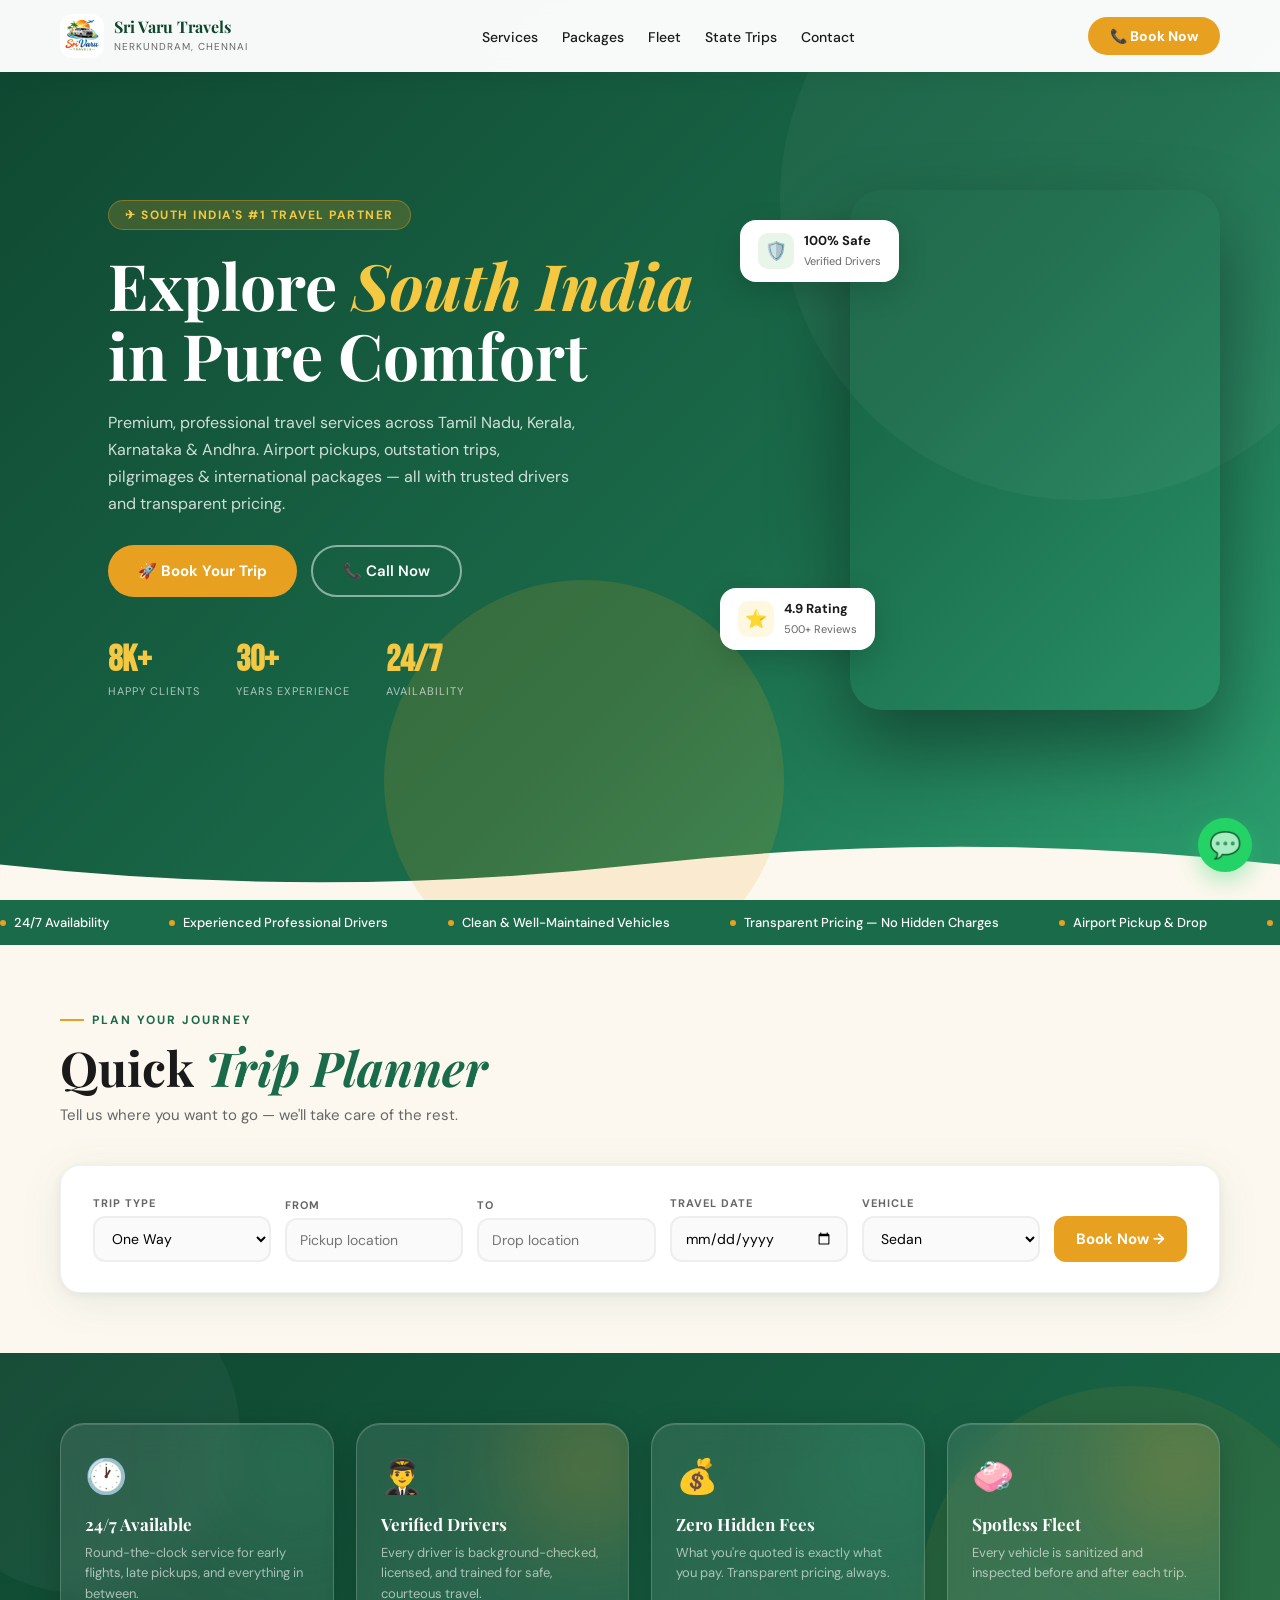
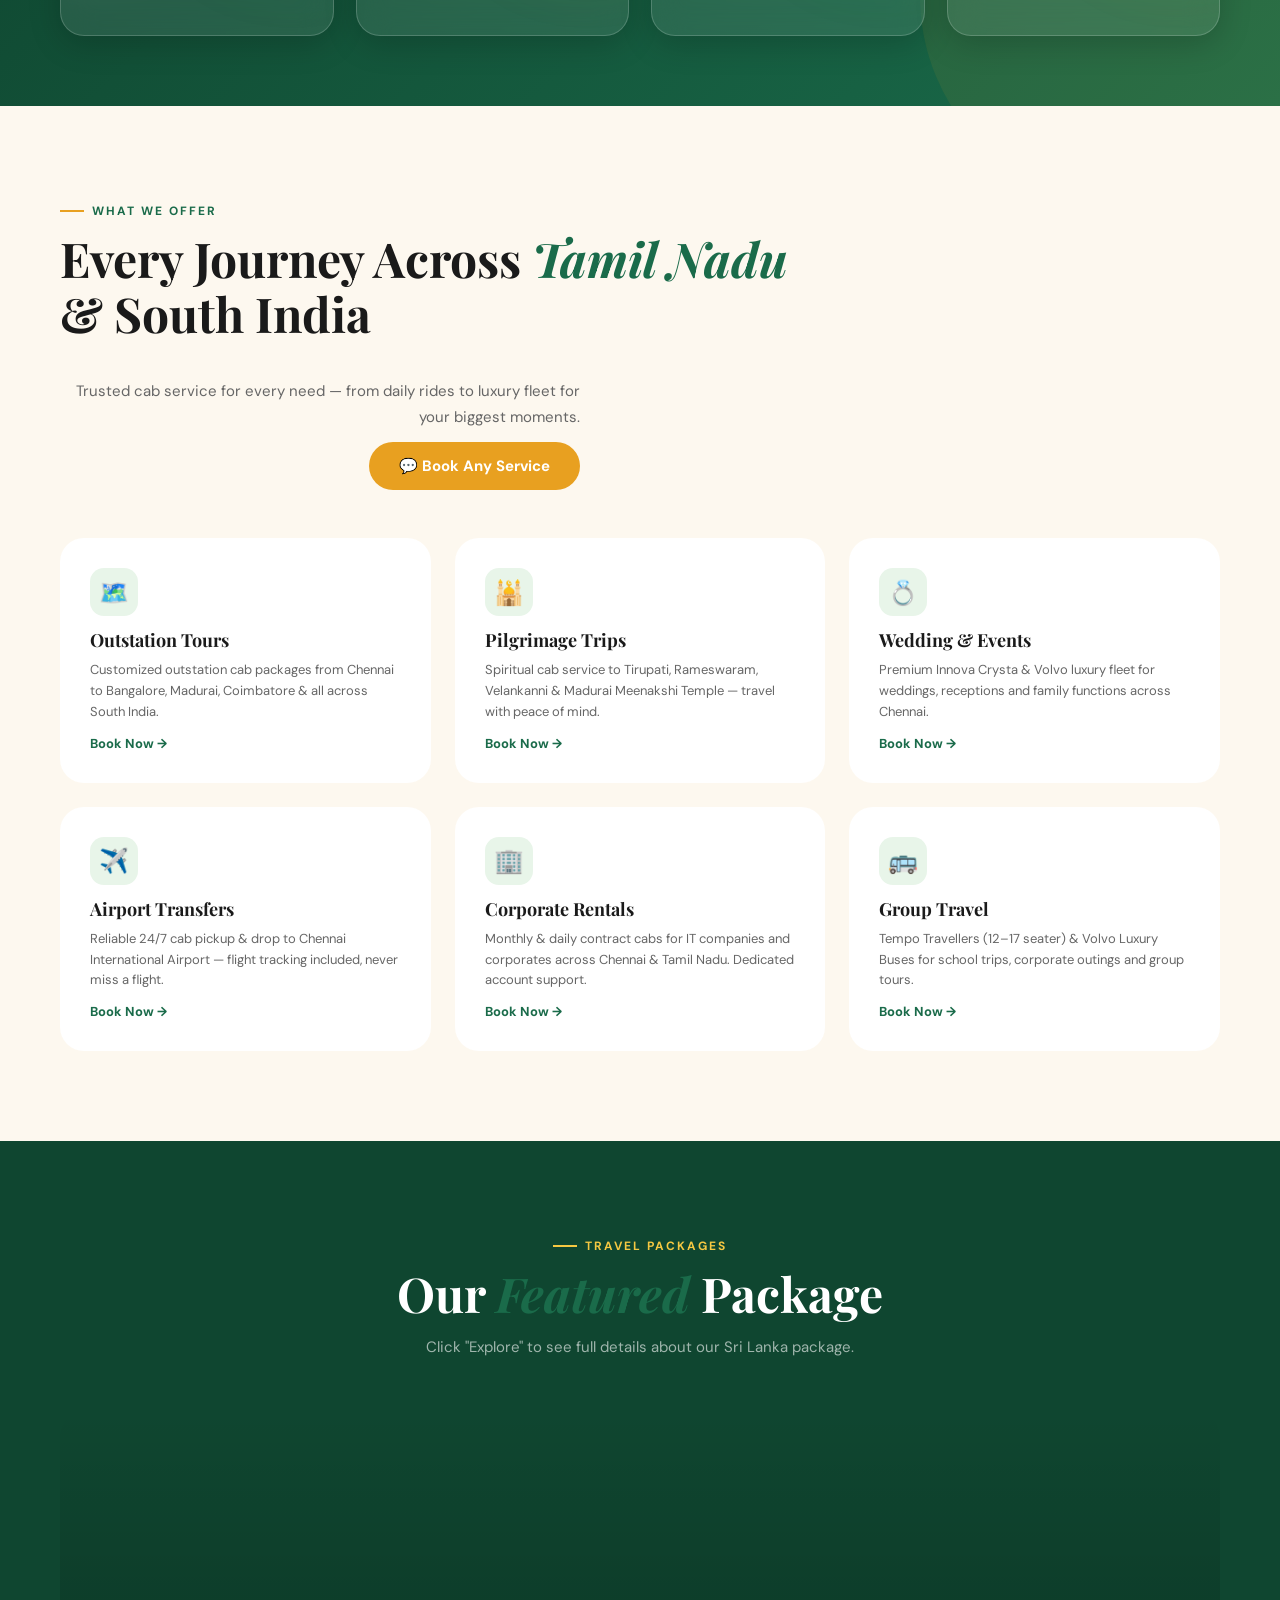
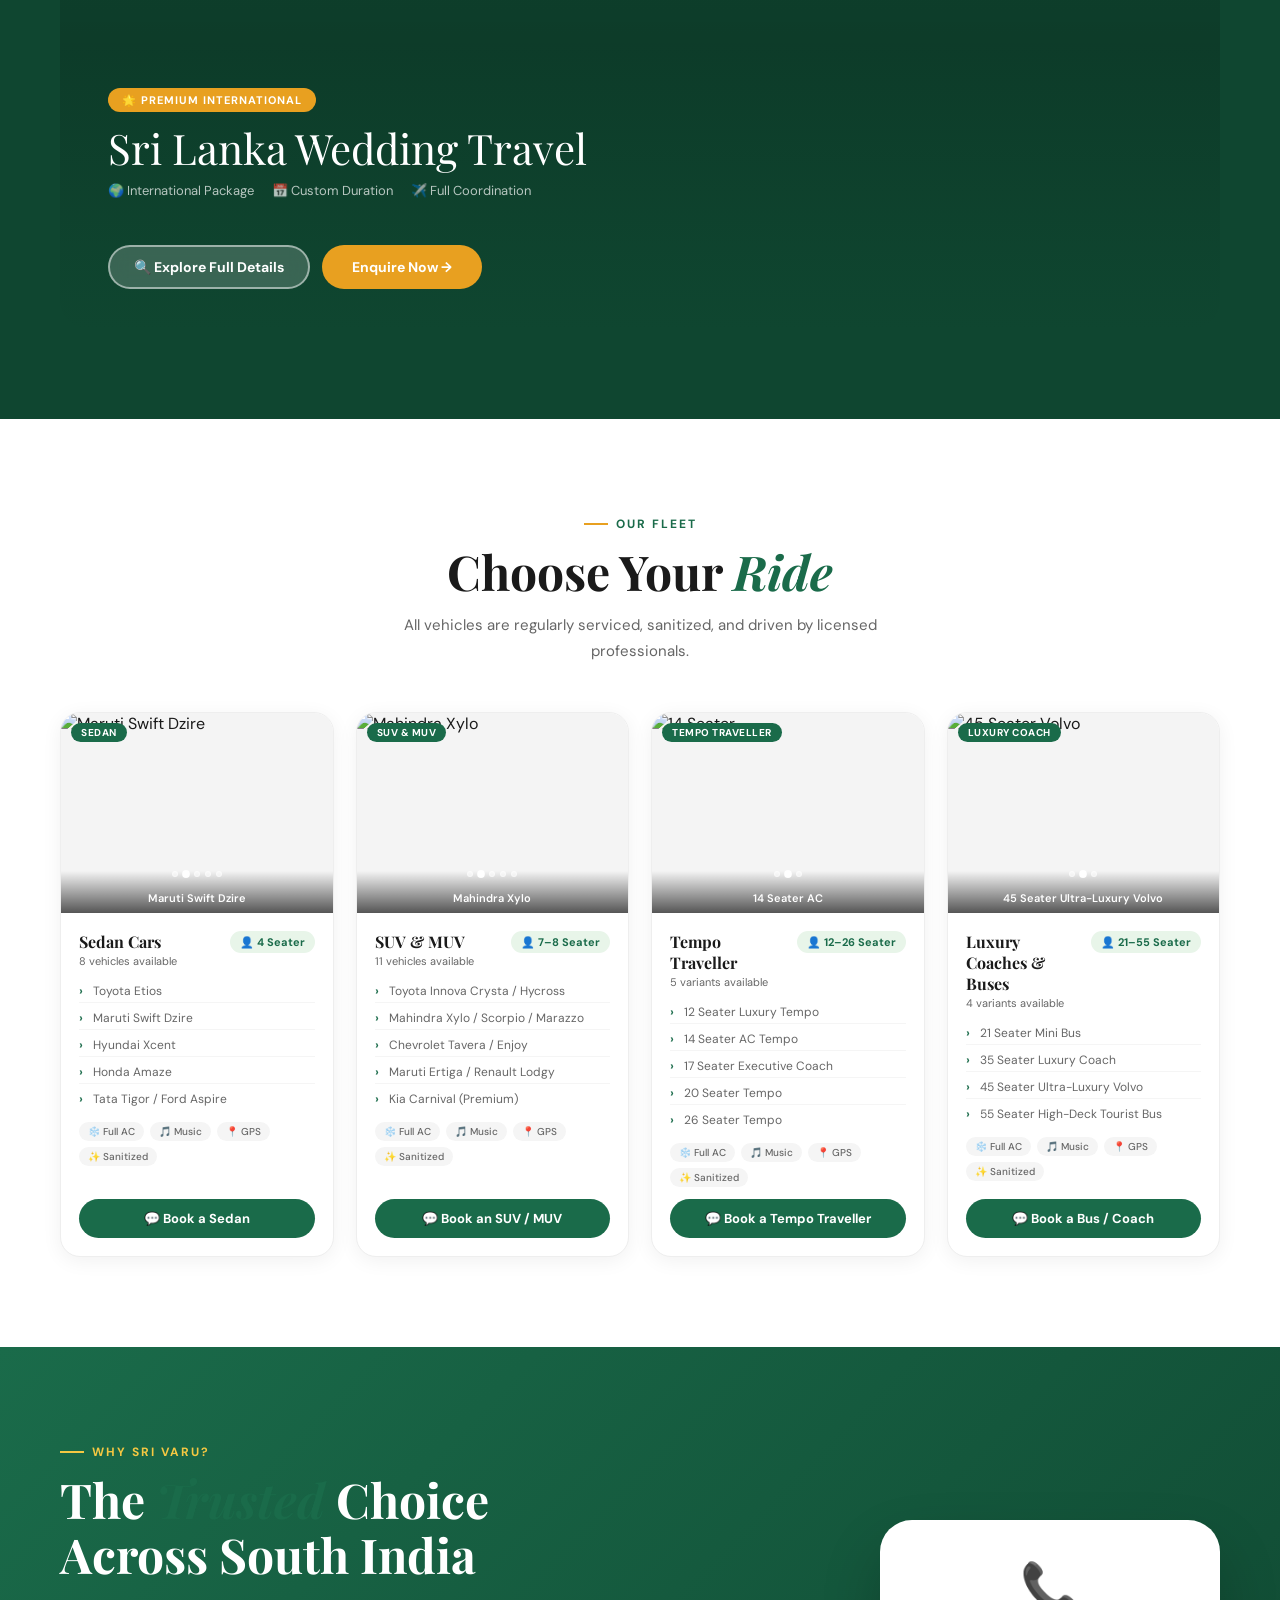
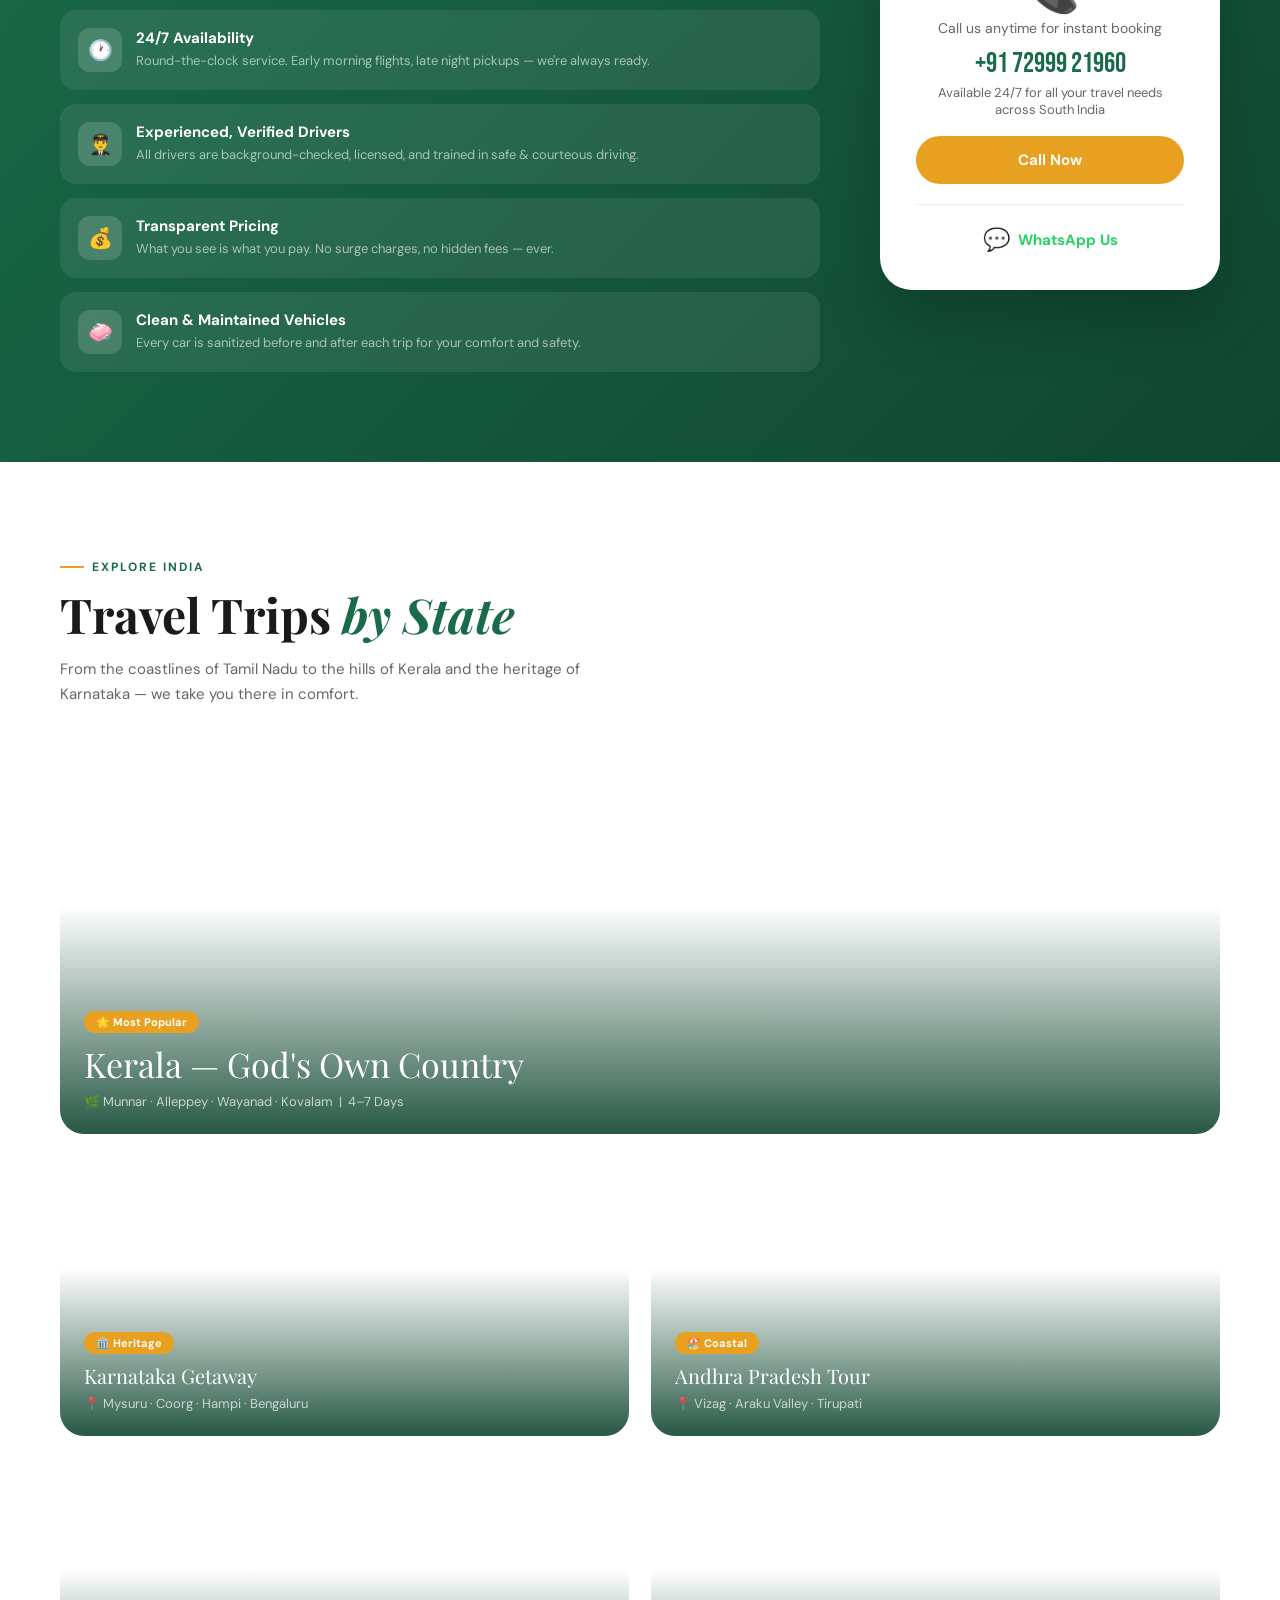
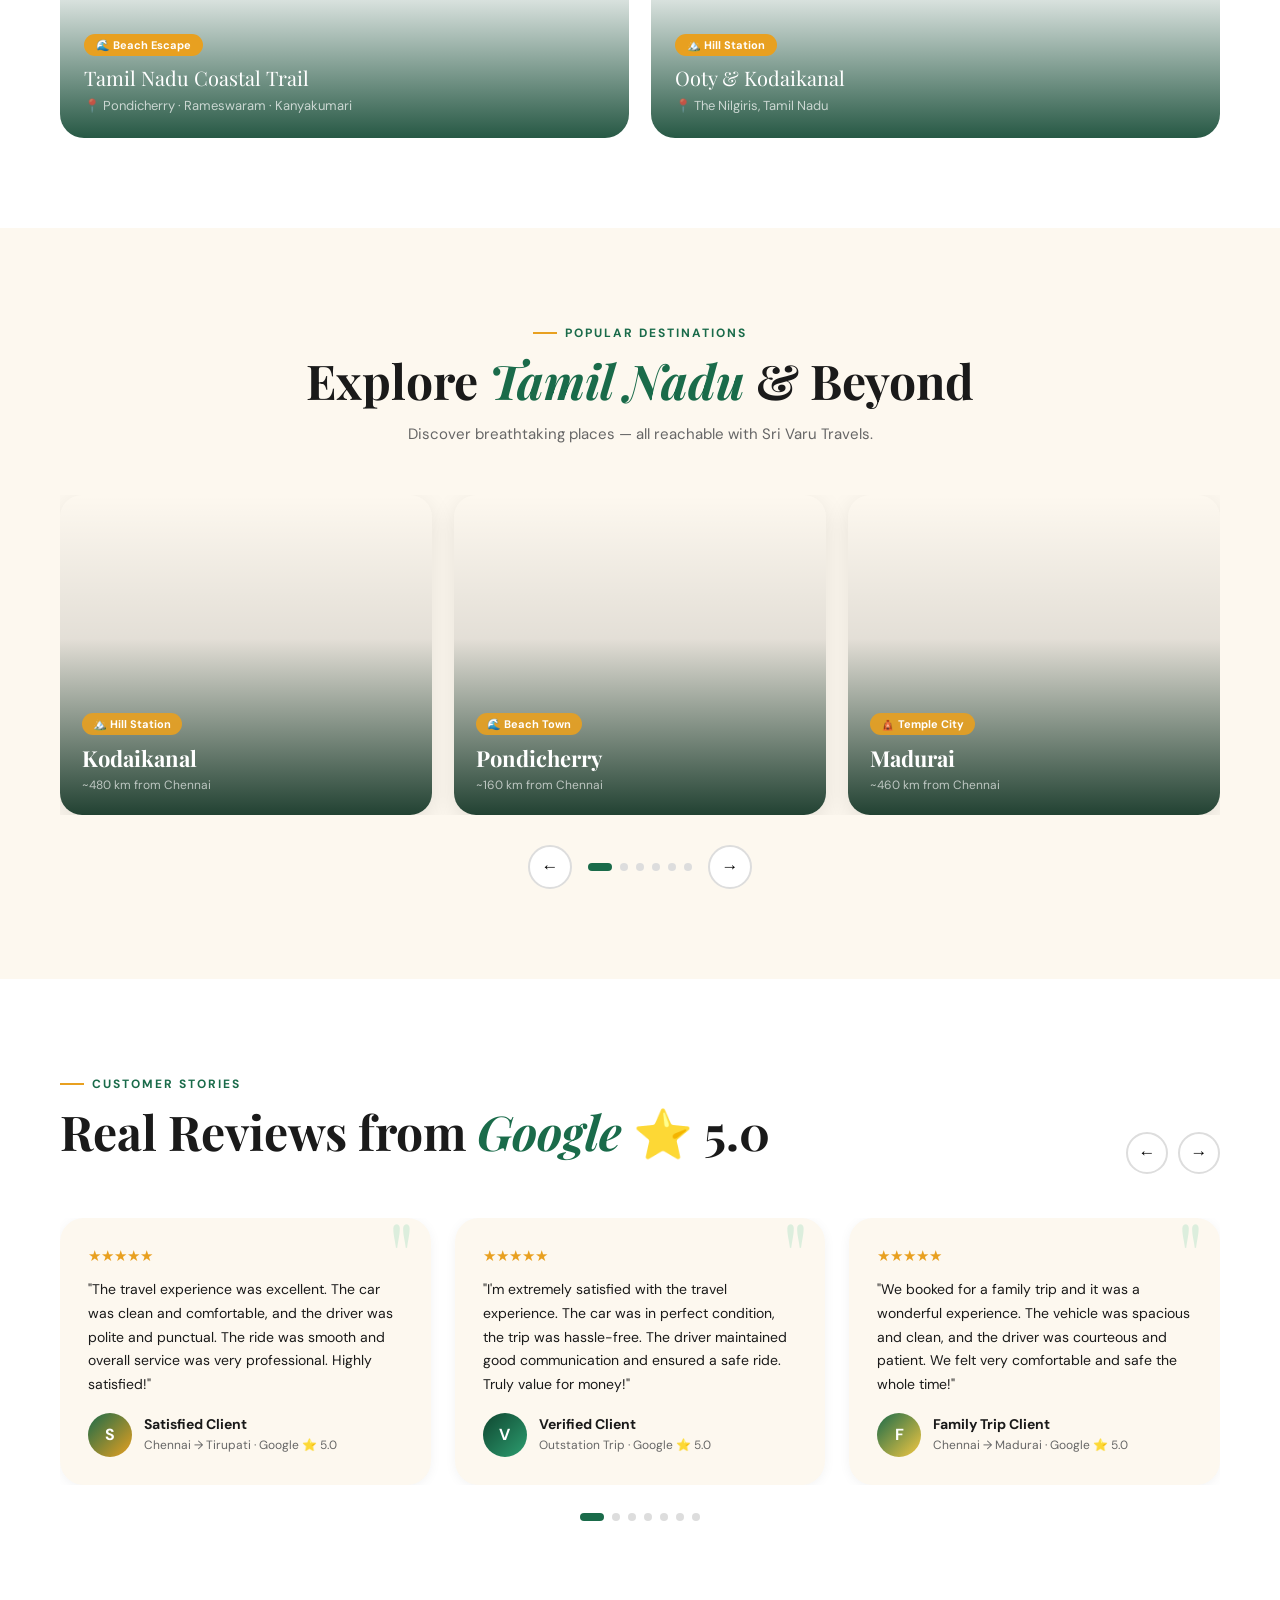
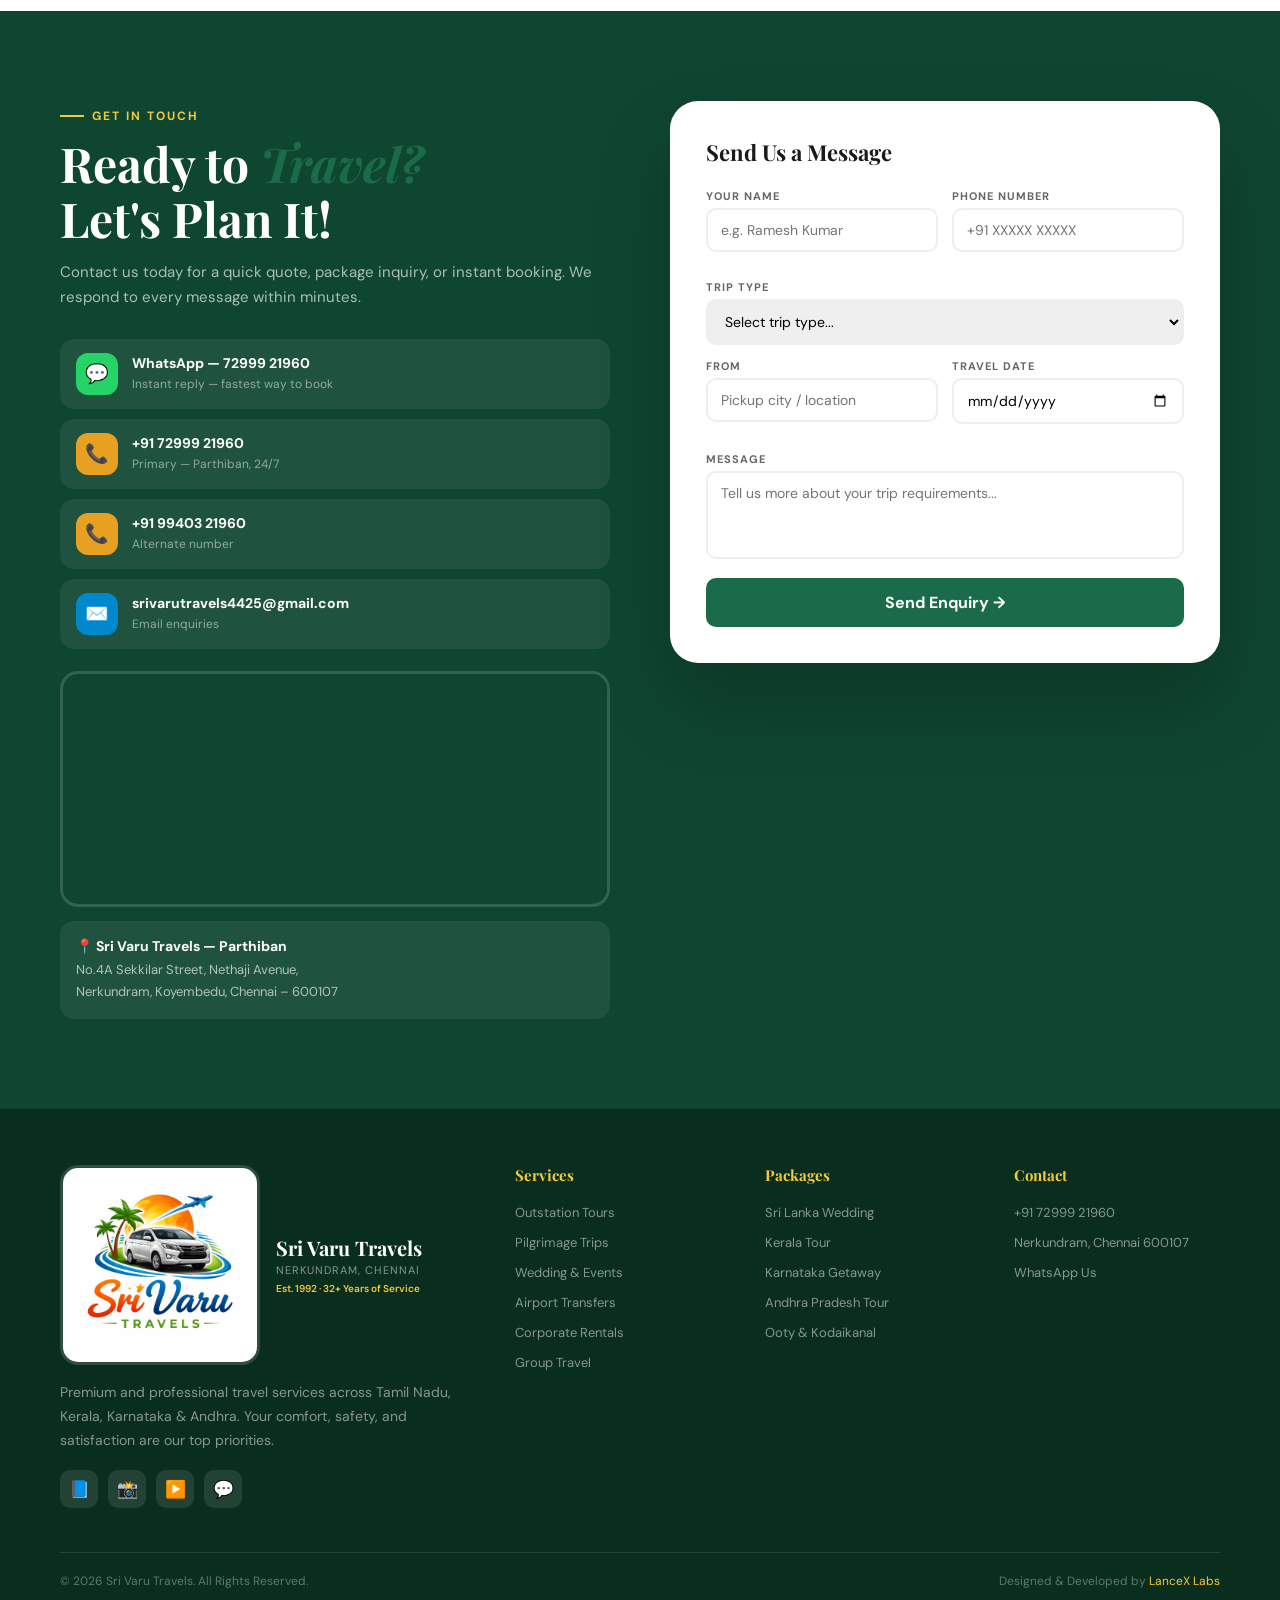
==== commit 44d2f7d0: "Update index.html" ====
--- a/index.html
+++ b/index.html
@@ -490,7 +490,7 @@
       <a href="https://wa.me/917299921960" class="cm-item"><div class="cm-icon green">💬</div><div class="cm-text"><strong>WhatsApp — 72999 21960</strong><span>Instant reply — fastest way to book</span></div></a>
       <a href="tel:+917299921960" class="cm-item"><div class="cm-icon orange">📞</div><div class="cm-text"><strong>+91 72999 21960</strong><span>Primary — Parthiban, 24/7</span></div></a>
       <a href="tel:+919940321960" class="cm-item"><div class="cm-icon orange">📞</div><div class="cm-text"><strong>+91 99403 21960</strong><span>Alternate number</span></div></a>
-      <a href="mailto:info@srivarutravels.com" class="cm-item"><div class="cm-icon blue">✉️</div><div class="cm-text"><strong>info@srivarutravels.com</strong><span>Email enquiries</span></div></a>
+      <a href="mailto:srivarutravels4425@gmail.com" class="cm-item"><div class="cm-icon blue">✉️</div><div class="cm-text"><strong>srivarutravels4425@gmail.com</strong><span>Email enquiries</span></div></a>
     </div>
     <div style="border-radius:18px;overflow:hidden;border:3px solid rgba(255,255,255,.15);margin-top:4px">
       <iframe src="https://www.google.com/maps/embed?pb=!1m18!1m12!1m3!1d3886.544229743305!2d80.18244997507765!3d13.065743087267847!2m3!1f0!2f0!3f0!3m2!1i1024!2i768!4f13.1!3m3!1m2!1s0x3a52610064678ea9%3A0xb0d48e3350592981!2sSri%20Varu%20Travels!5e0!3m2!1sen!2sin!4v1710850000000!5m2!1sen!2sin" width="100%" height="230" style="border:none;display:block" allowfullscreen="" loading="lazy" referrerpolicy="no-referrer-when-downgrade"></iframe>
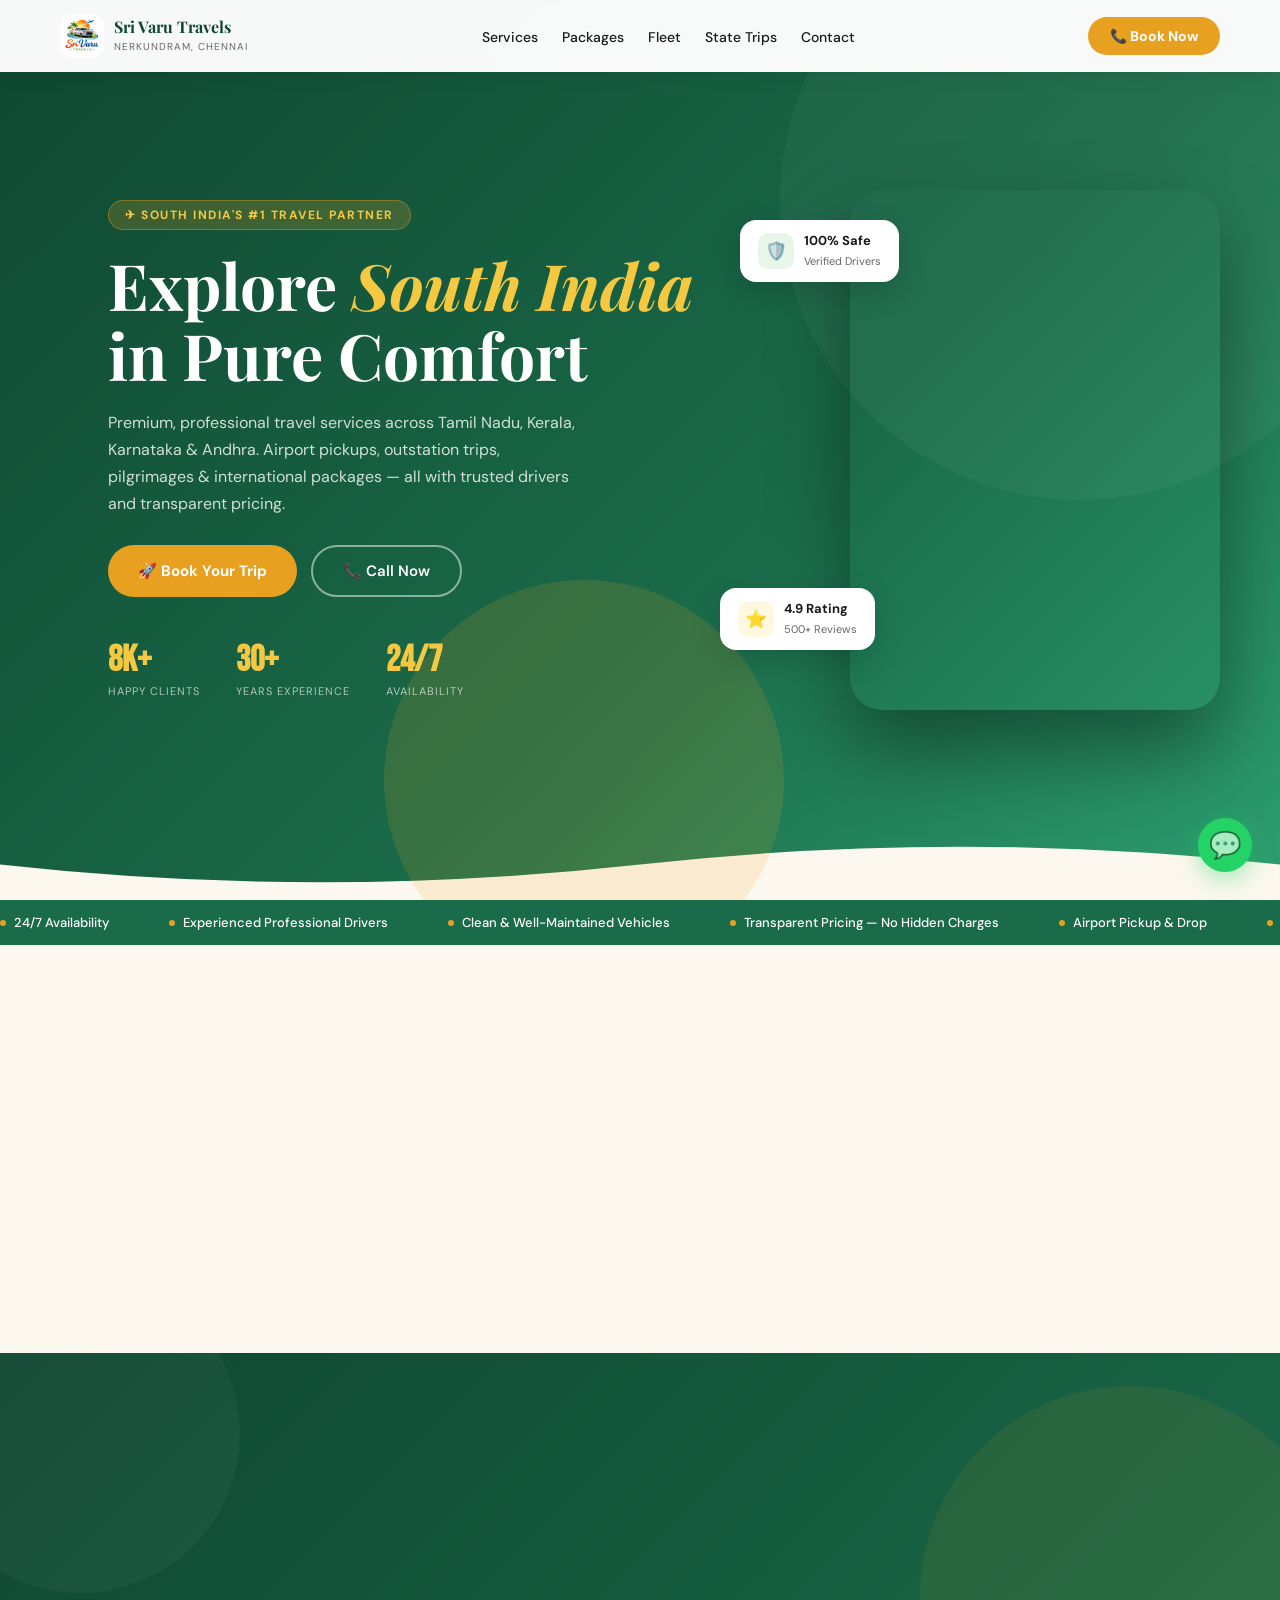
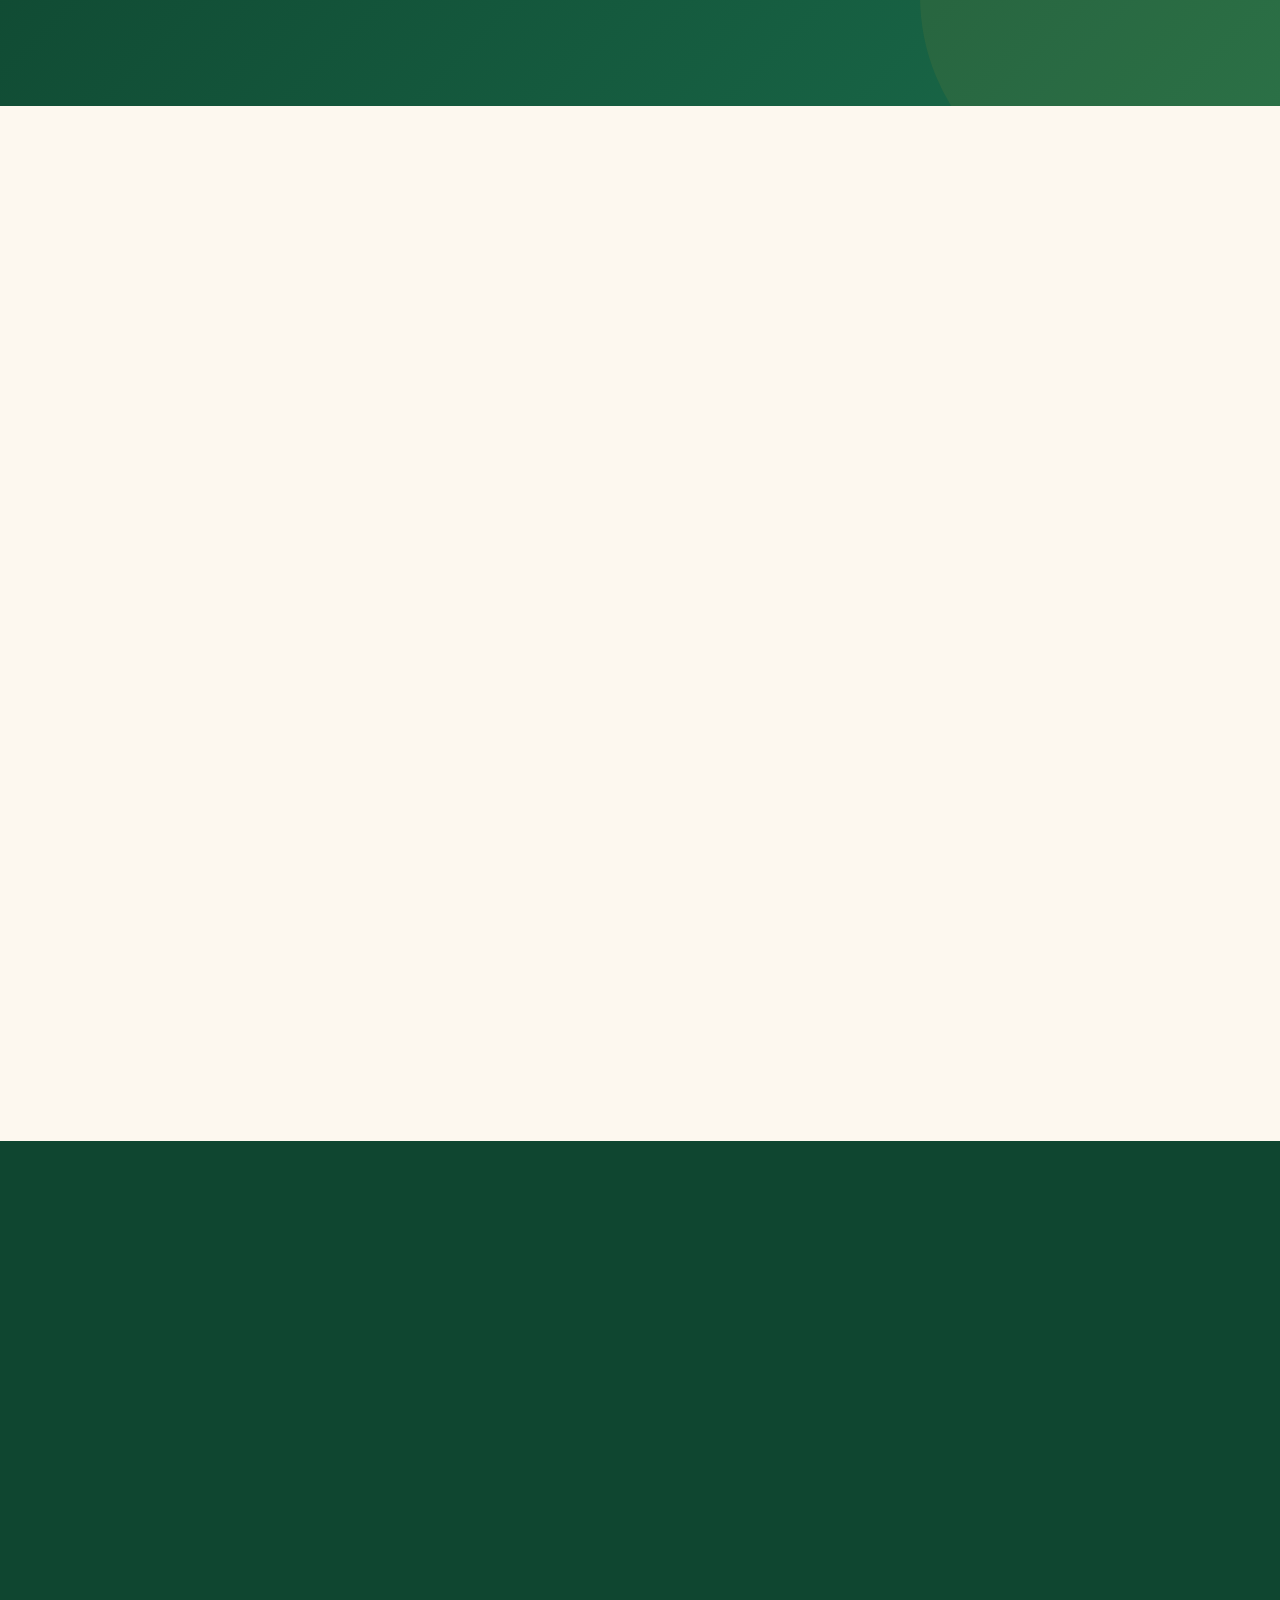
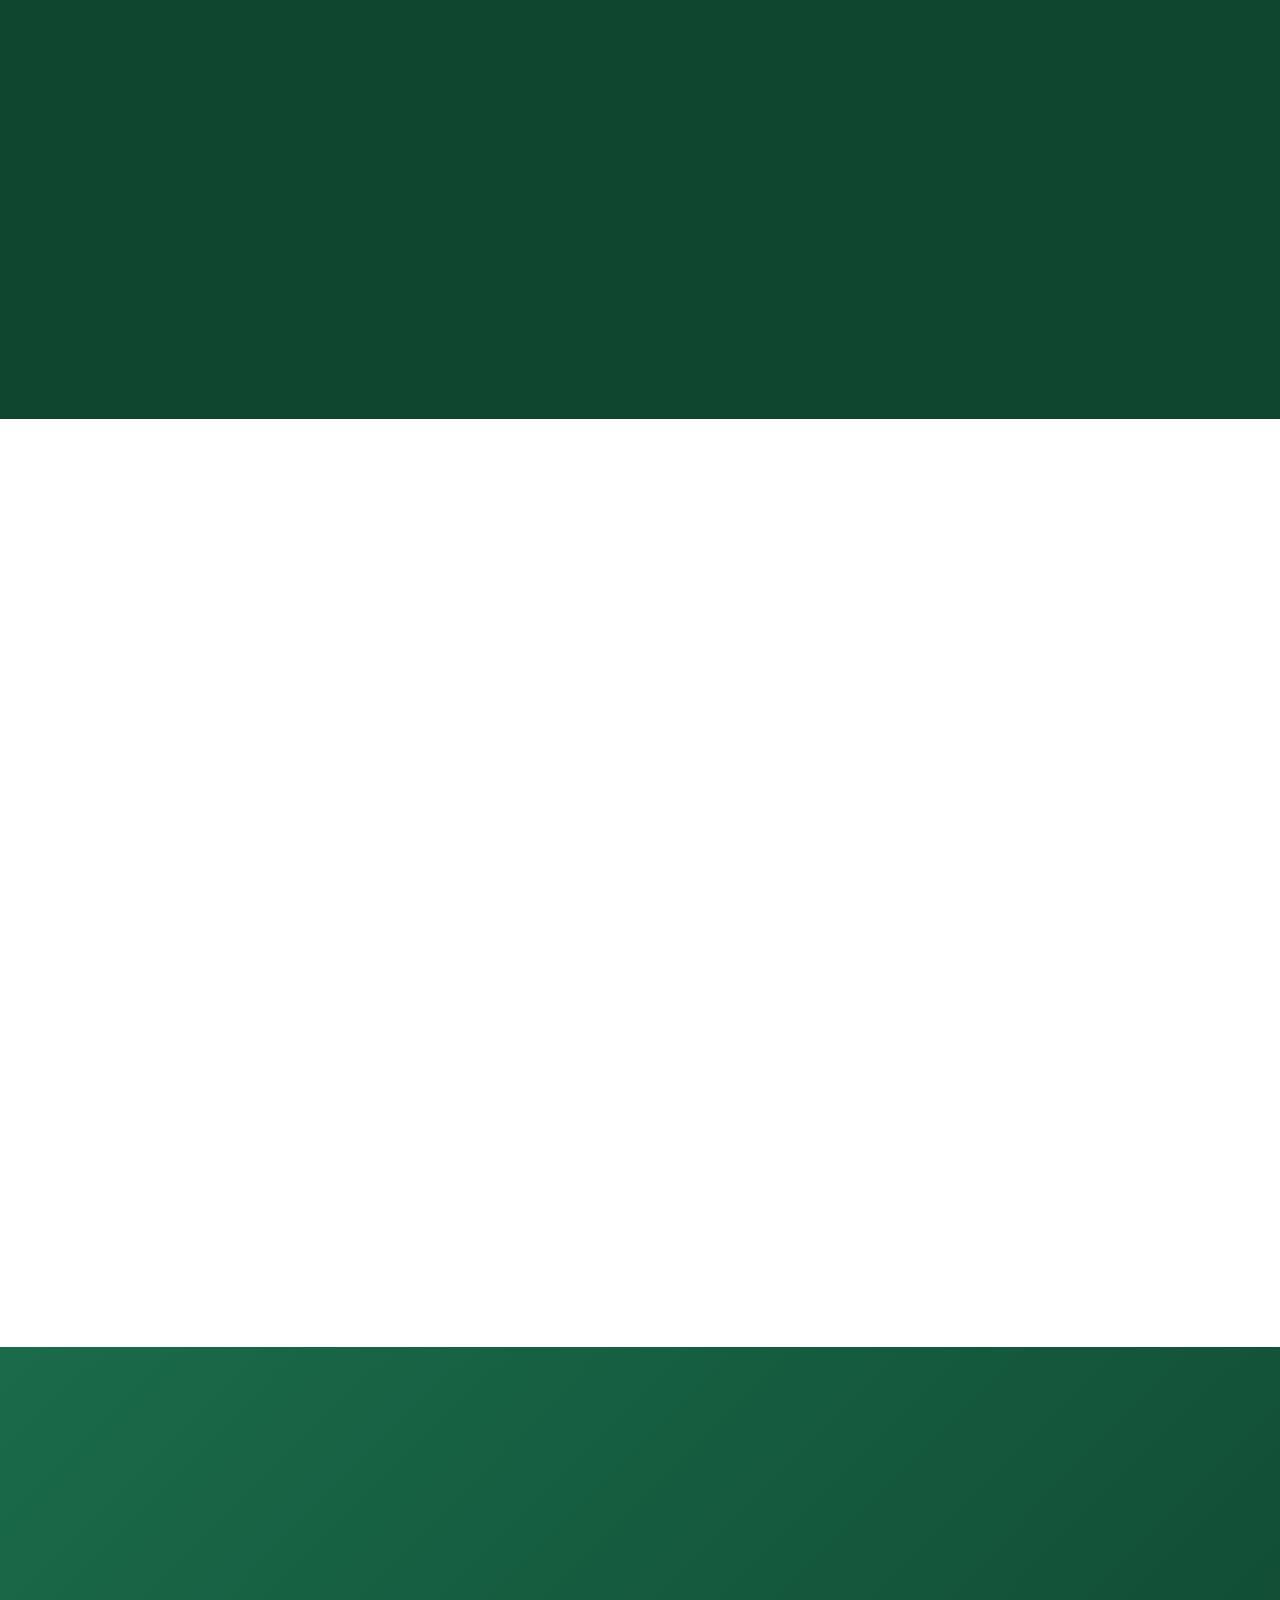
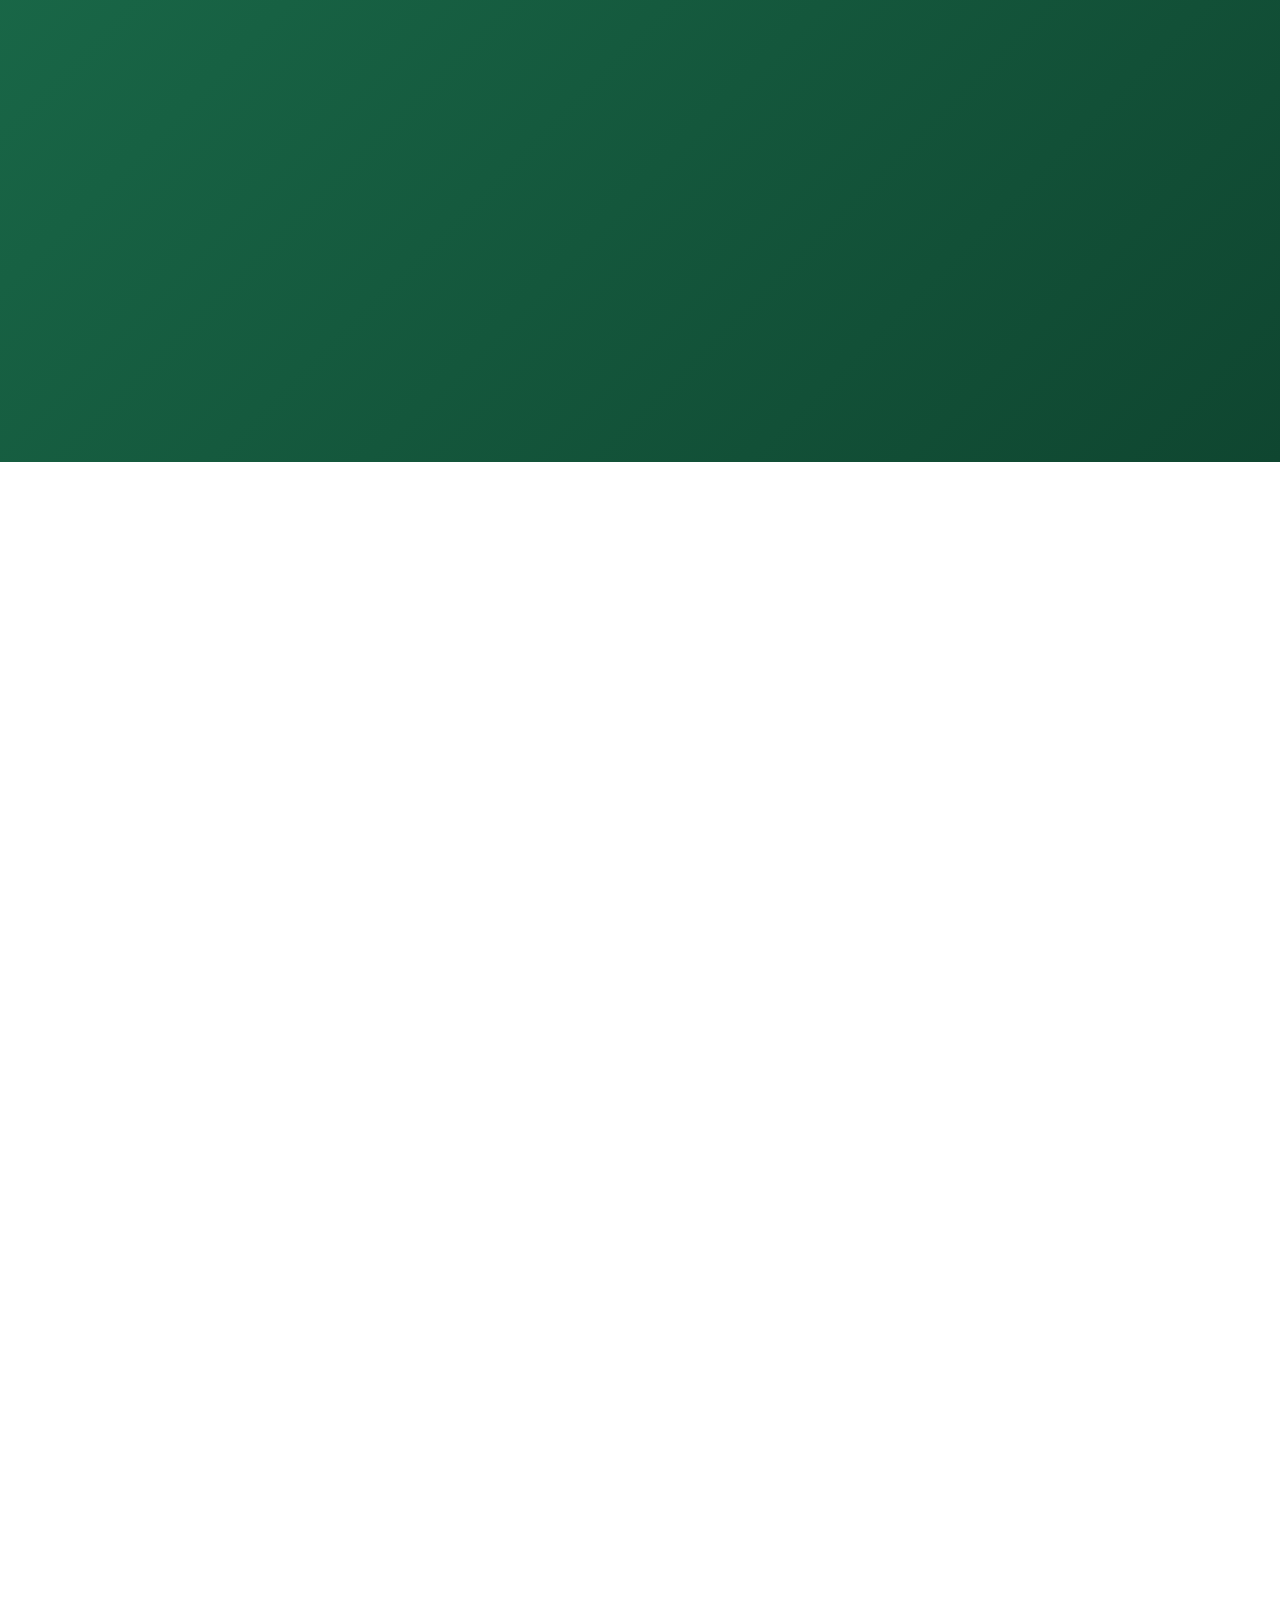
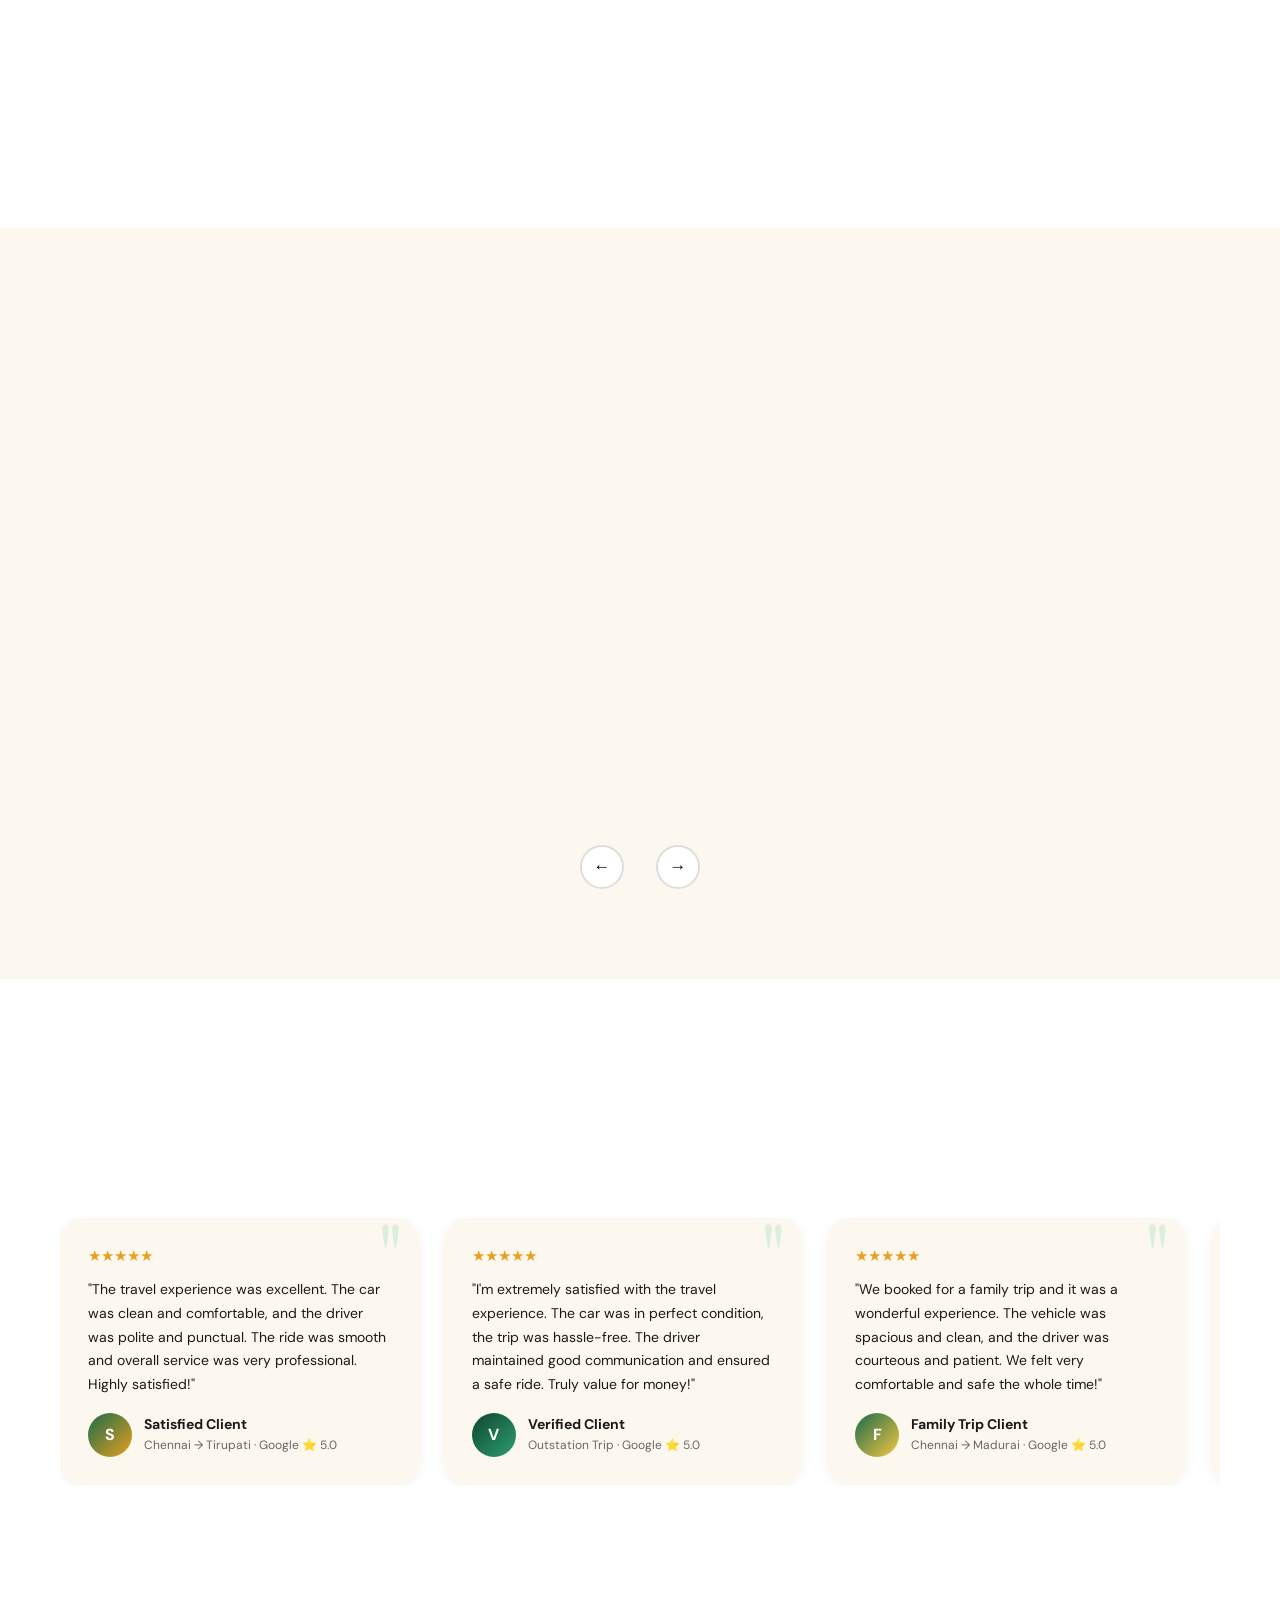
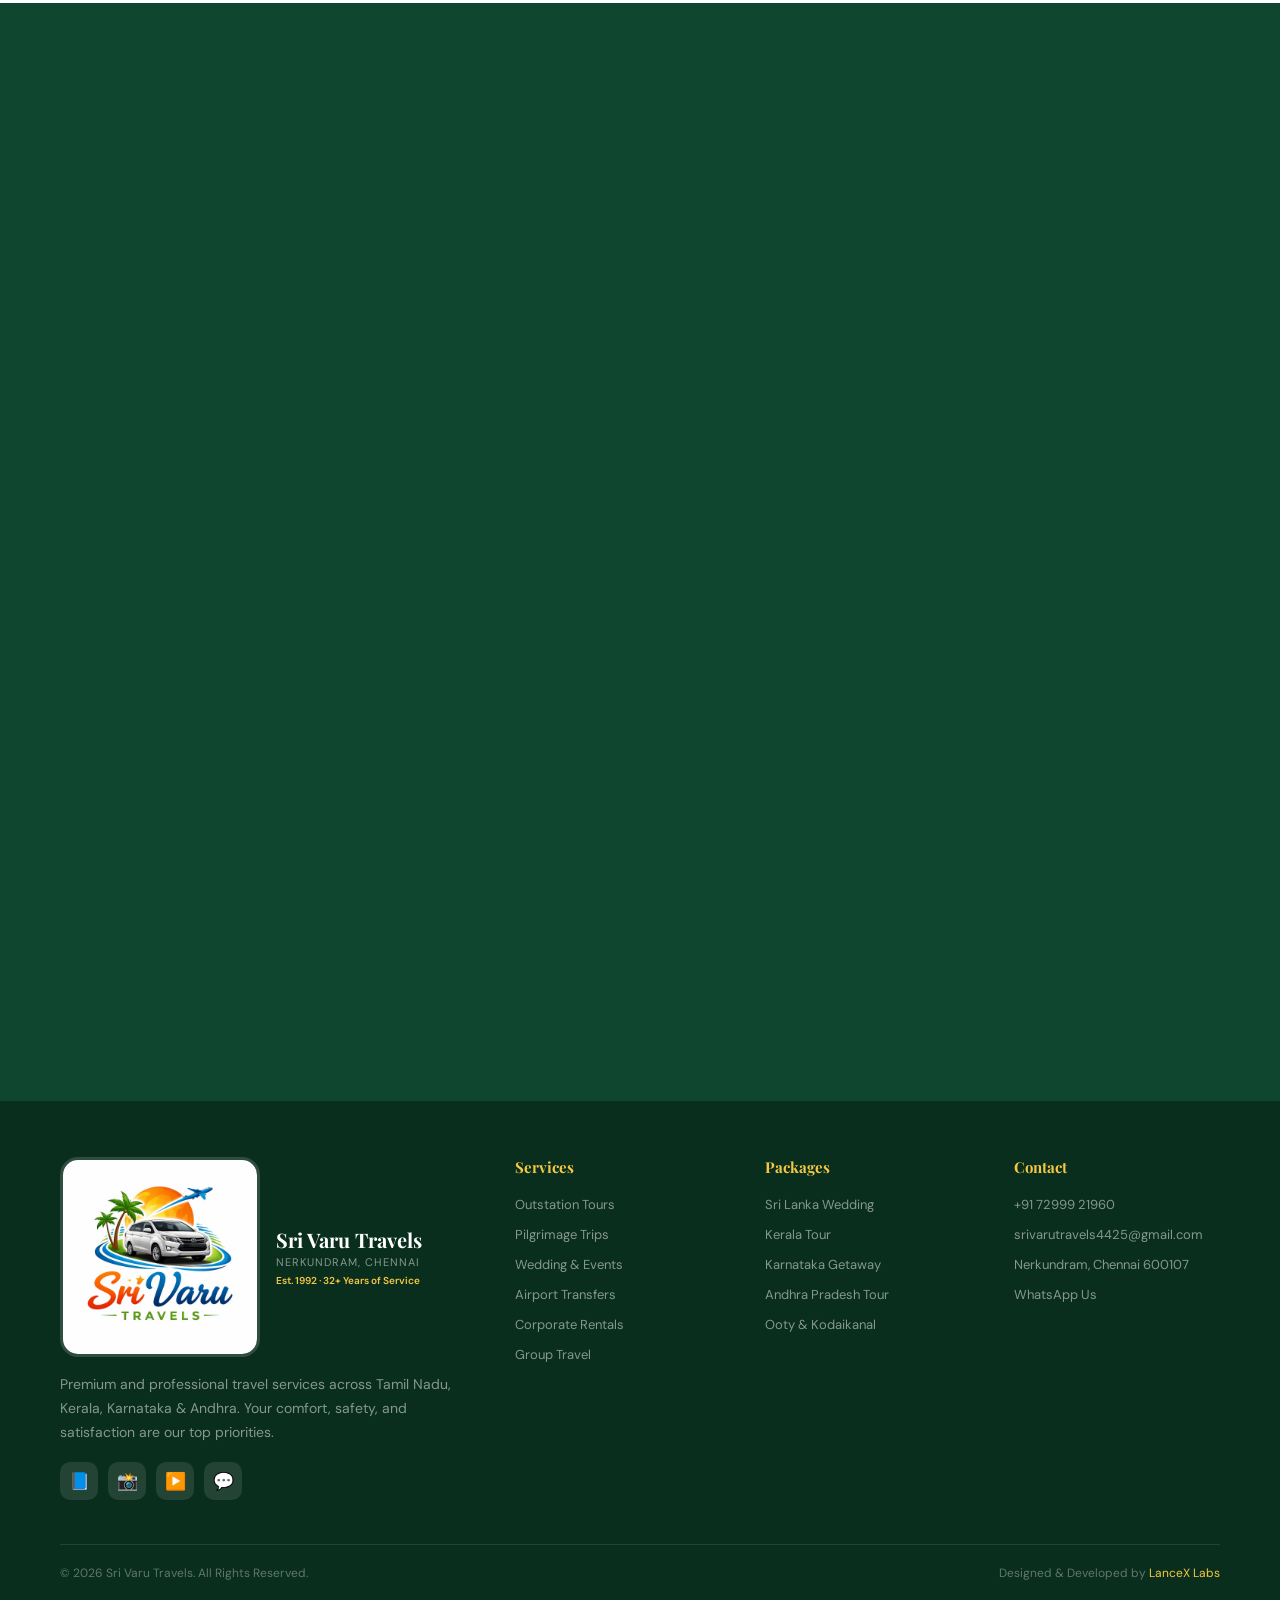
==== commit 04a096af: "Update index.html" ====
--- a/index.html
+++ b/index.html
@@ -505,17 +505,42 @@
   <div class="contact-form reveal reveal-delay-2">
     <h3>Send Us a Message</h3>
     <div class="form-row">
-      <div class="form-field"><label>Your Name</label><input type="text" placeholder="e.g. Ramesh Kumar"></div>
-      <div class="form-field"><label>Phone Number</label><input type="tel" placeholder="+91 XXXXX XXXXX"></div>
-    </div>
-    <div class="form-field"><label>Trip Type</label>
-      <select><option>Select trip type...</option><option>Local City Ride</option><option>Outstation Trip</option><option>Airport Transfer</option><option>Pilgrimage Tour</option><option>Sri Lanka Wedding Package</option><option>Corporate Travel</option><option>Kerala / Tourist Package</option></select>
+      <div class="form-field">
+        <label>Your Name</label>
+        <input type="text" id="cf-name" placeholder="e.g. Ramesh Kumar">
+      </div>
+      <div class="form-field">
+        <label>Phone Number</label>
+        <input type="tel" id="cf-phone" placeholder="+91 XXXXX XXXXX">
+      </div>
+    </div>
+    <div class="form-field">
+      <label>Trip Type</label>
+      <select id="cf-triptype">
+        <option>Select trip type...</option>
+        <option>Local City Ride</option>
+        <option>Outstation Trip</option>
+        <option>Airport Transfer</option>
+        <option>Pilgrimage Tour</option>
+        <option>Sri Lanka Wedding Package</option>
+        <option>Corporate Travel</option>
+        <option>Kerala / Tourist Package</option>
+      </select>
     </div>
     <div class="form-row">
-      <div class="form-field"><label>From</label><input type="text" placeholder="Pickup city / location"></div>
-      <div class="form-field"><label>Travel Date</label><input type="date"></div>
-    </div>
-    <div class="form-field"><label>Message</label><textarea placeholder="Tell us more about your trip requirements..."></textarea></div>
+      <div class="form-field">
+        <label>From</label>
+        <input type="text" id="cf-from" placeholder="Pickup city / location">
+      </div>
+      <div class="form-field">
+        <label>Travel Date</label>
+        <input type="date" id="cf-date">
+      </div>
+    </div>
+    <div class="form-field">
+      <label>Message</label>
+      <textarea id="cf-message" placeholder="Tell us more about your trip requirements..."></textarea>
+    </div>
     <button class="form-submit" onclick="submitForm()">Send Enquiry →</button>
   </div>
 </section>
@@ -538,7 +563,7 @@
     </div>
     <div class="footer-col"><h4>Services</h4><ul><li><a href="#services">Outstation Tours</a></li><li><a href="#services">Pilgrimage Trips</a></li><li><a href="#services">Wedding & Events</a></li><li><a href="#services">Airport Transfers</a></li><li><a href="#services">Corporate Rentals</a></li><li><a href="#services">Group Travel</a></li></ul></div>
     <div class="footer-col"><h4>Packages</h4><ul><li><a href="#packages">Sri Lanka Wedding</a></li><li><a href="#pilgrimage">Kerala Tour</a></li><li><a href="#pilgrimage">Karnataka Getaway</a></li><li><a href="#pilgrimage">Andhra Pradesh Tour</a></li><li><a href="#pilgrimage">Ooty & Kodaikanal</a></li></ul></div>
-    <div class="footer-col"><h4>Contact</h4><ul><li><a href="tel:+917299921960">+91 72999 21960</a></li><li><a href="mailto:srivarutravels4425@gmail.com>srivarutravels4425@gmail.com</a></li><li><a href="https://maps.app.goo.gl/5MawuQbNCD5xZ2nu7" target="_blank">Nerkundram, Chennai 600107</a></li><li><a href="https://wa.me/917299921960">WhatsApp Us</a></li></ul></div>
+    <div class="footer-col"><h4>Contact</h4><ul><li><a href="tel:+917299921960">+91 72999 21960</a></li><li><a href="mailto:srivarutravels4425@gmail.com">srivarutravels4425@gmail.com</a></li><li><a href="https://maps.app.goo.gl/5MawuQbNCD5xZ2nu7" target="_blank">Nerkundram, Chennai 600107</a></li><li><a href="https://wa.me/917299921960">WhatsApp Us</a></li></ul></div>
   </div>
   <div class="footer-bottom">
     <p>© 2026 Sri Varu Travels. All Rights Reserved.</p>
@@ -547,6 +572,48 @@
 </footer>
 
 <a href="https://wa.me/917299921960" class="whatsapp-float" target="_blank" title="WhatsApp Us">💬</a>
+
 <script src="script.js"></script>
+<script>
+function submitForm() {
+  const name     = document.getElementById('cf-name')?.value.trim() || '';
+  const phone    = document.getElementById('cf-phone')?.value.trim() || '';
+  const tripType = document.getElementById('cf-triptype')?.value || '';
+  const from     = document.getElementById('cf-from')?.value.trim() || '';
+  const date     = document.getElementById('cf-date')?.value || '';
+  const message  = document.getElementById('cf-message')?.value.trim() || '';
+
+  if (!name || !phone) {
+    alert('Please enter your name and phone number.');
+    return;
+  }
+
+  const formattedDate = date
+    ? new Date(date).toLocaleDateString('en-IN', { day: '2-digit', month: 'short', year: 'numeric' })
+    : 'Not specified';
+
+  const waMessage =
+    `🚗 *New Booking Enquiry — Sri Varu Travels*\n\n` +
+    `👤 *Name:* ${name}\n` +
+    `📞 *Phone:* ${phone}\n` +
+    `🗺️ *Trip Type:* ${tripType}\n` +
+    `📍 *From:* ${from || 'Not specified'}\n` +
+    `📅 *Travel Date:* ${formattedDate}\n` +
+    `💬 *Message:* ${message || 'No additional message'}`;
+
+  window.open(`https://wa.me/917299921960?text=${encodeURIComponent(waMessage)}`, '_blank');
+
+  const btn = document.querySelector('.form-submit');
+  btn.textContent = "✓ Sent! We'll call you soon.";
+  btn.style.background = 'var(--green-light)';
+  btn.style.transform = 'scale(1.02)';
+  setTimeout(() => {
+    btn.textContent = 'Send Enquiry →';
+    btn.style.background = '';
+    btn.style.transform = '';
+  }, 3000);
+}
+</script>
+
 </body>
 </html>
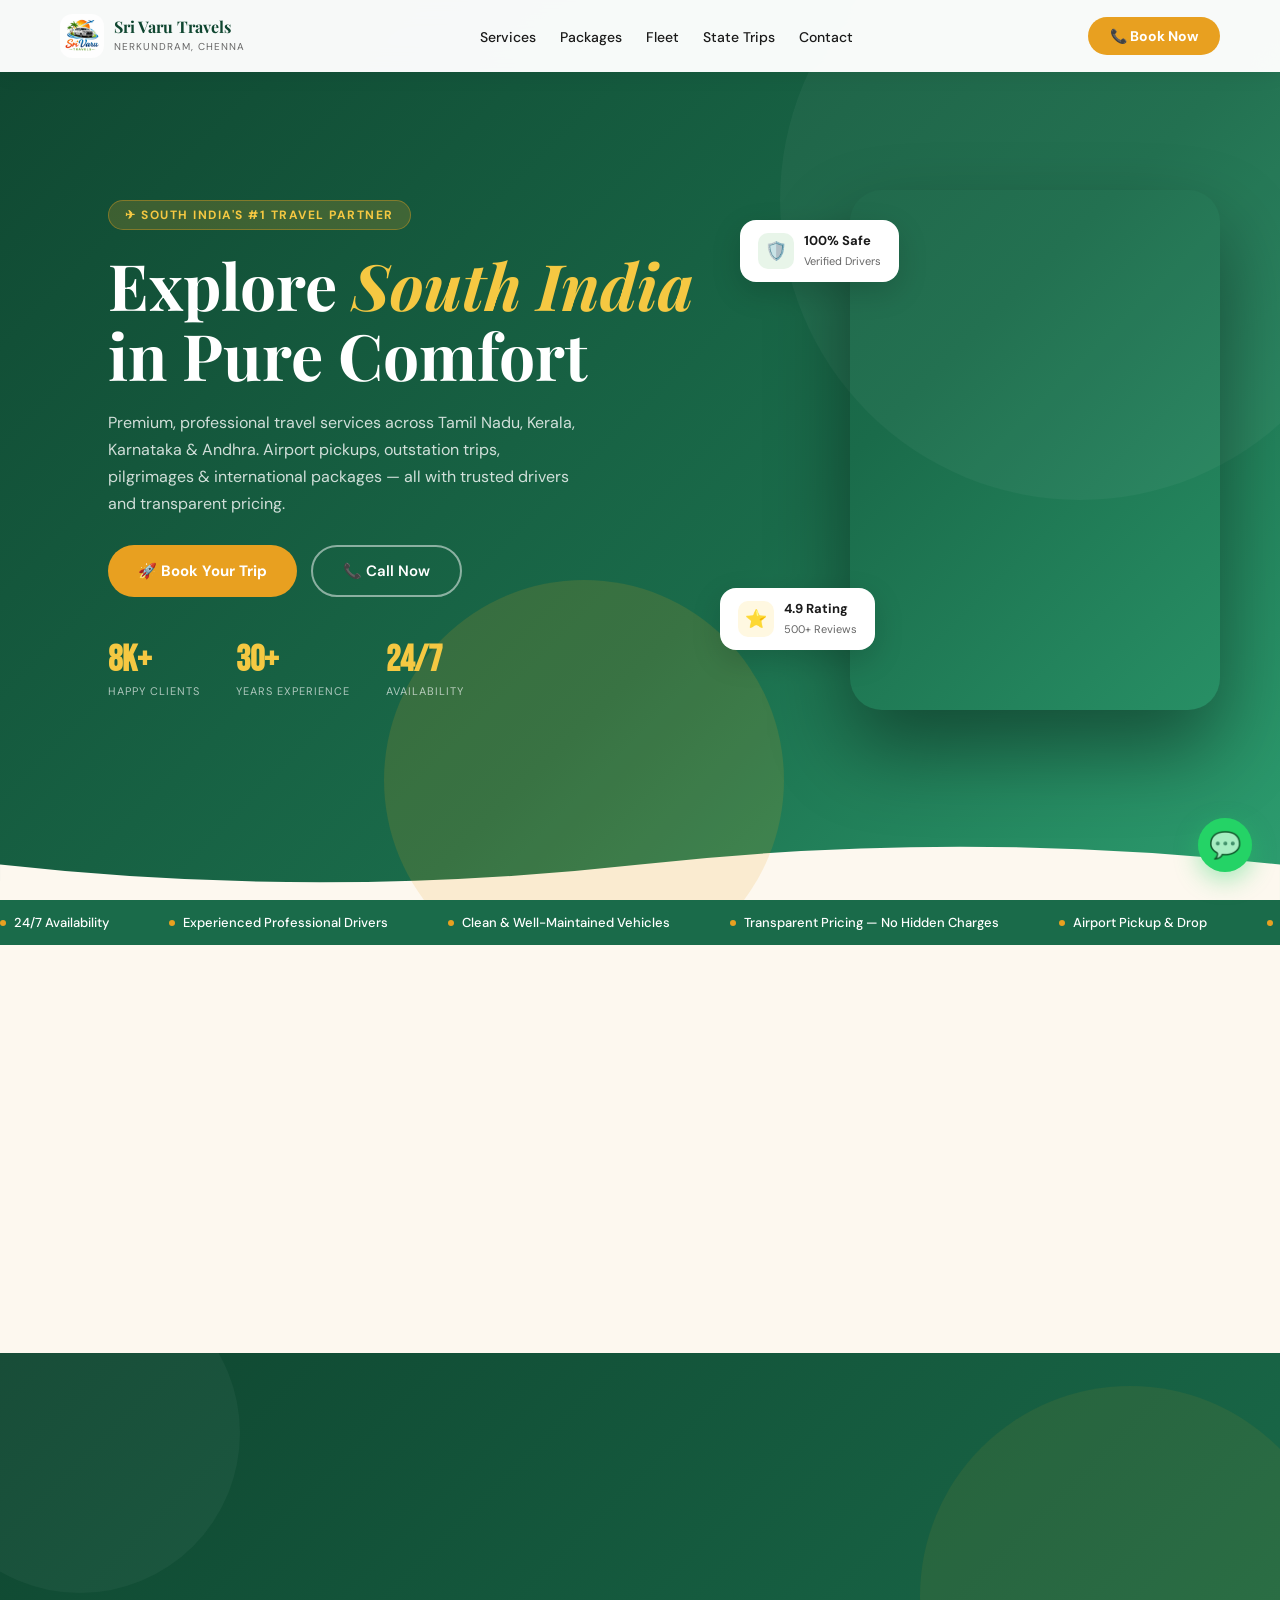
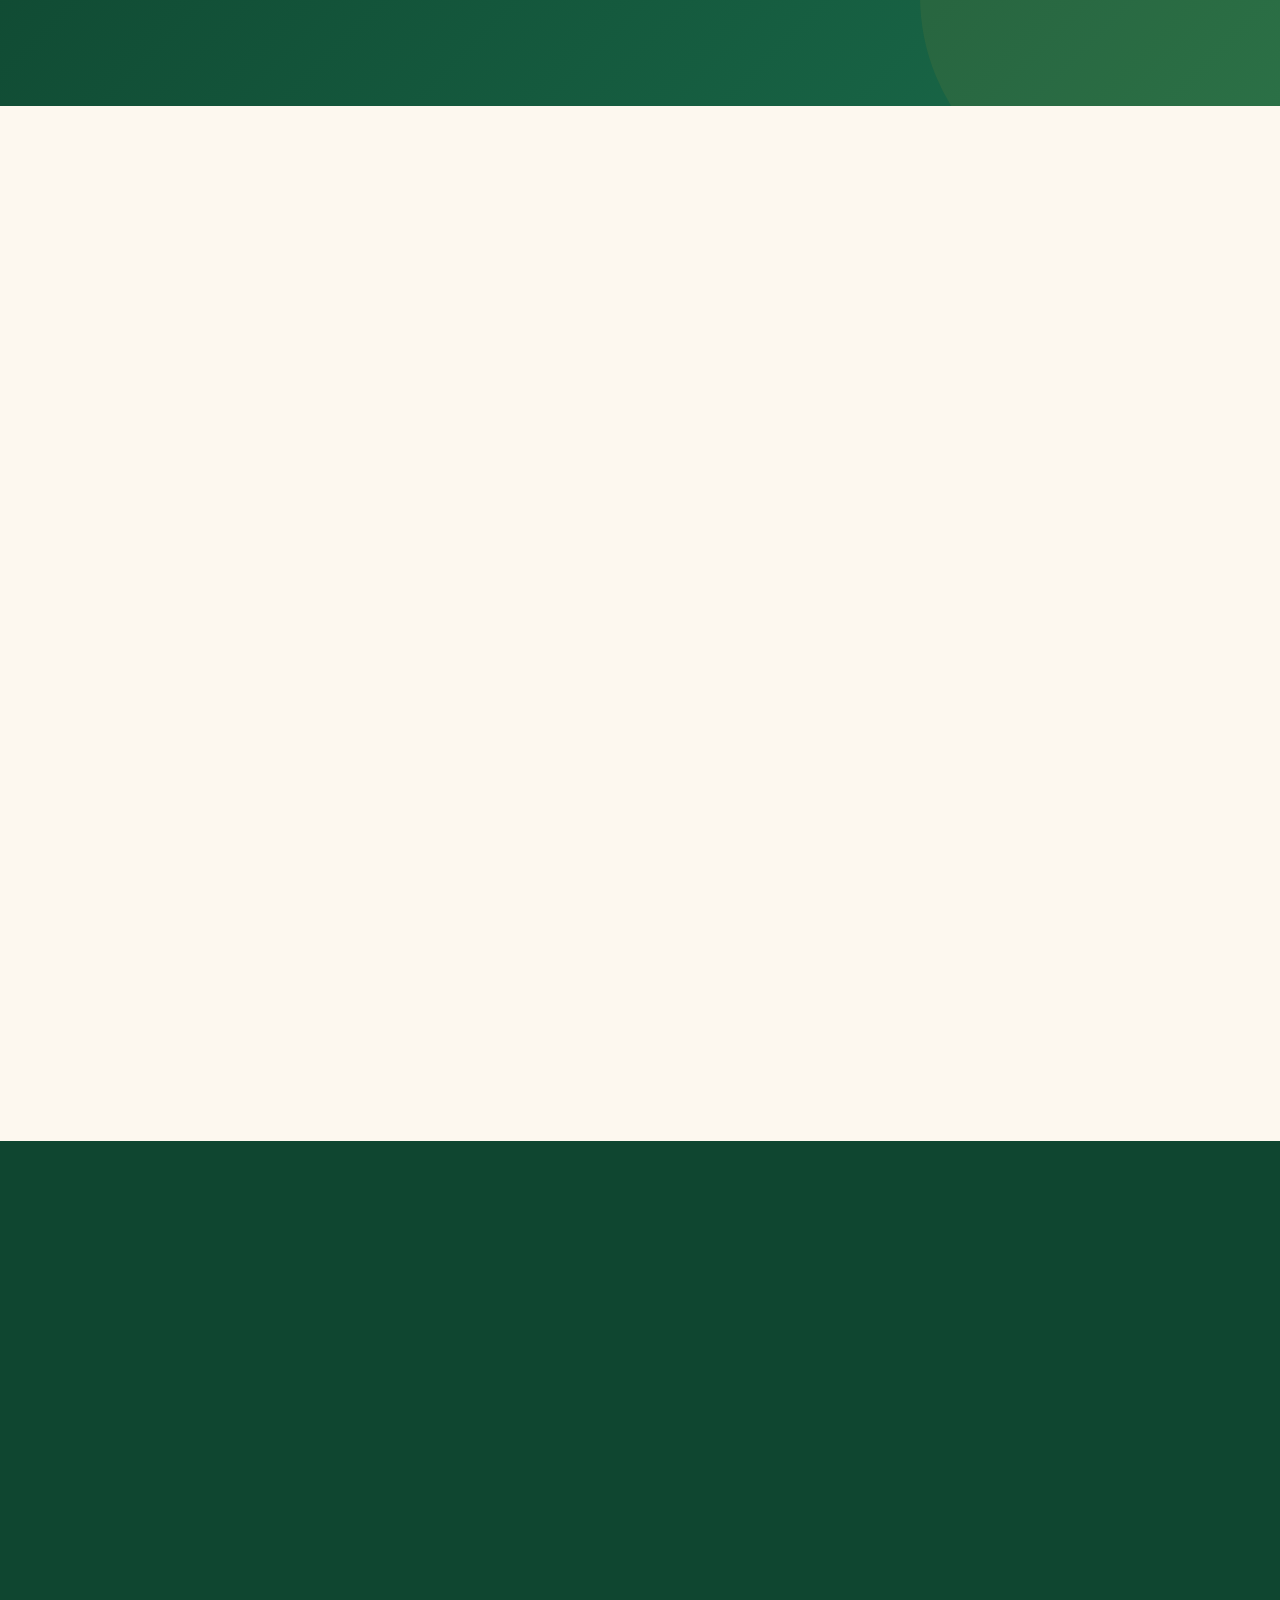
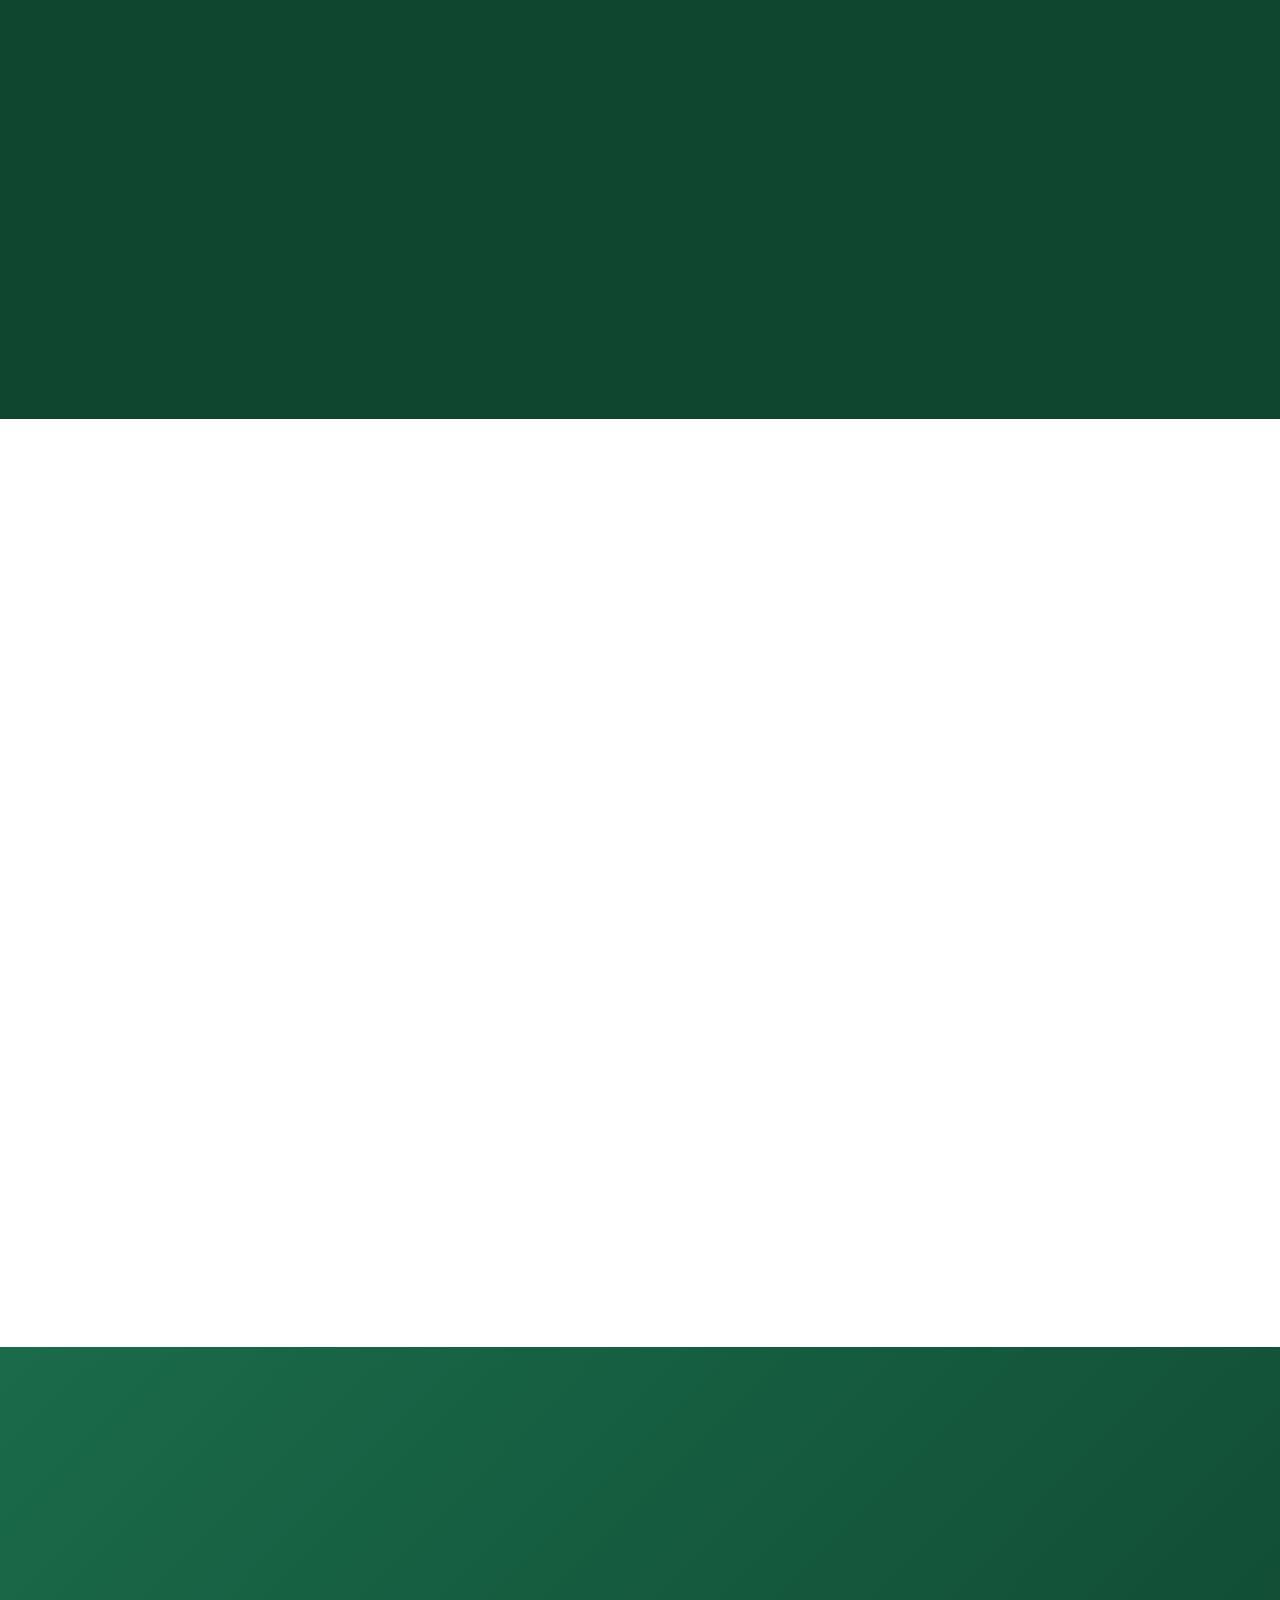
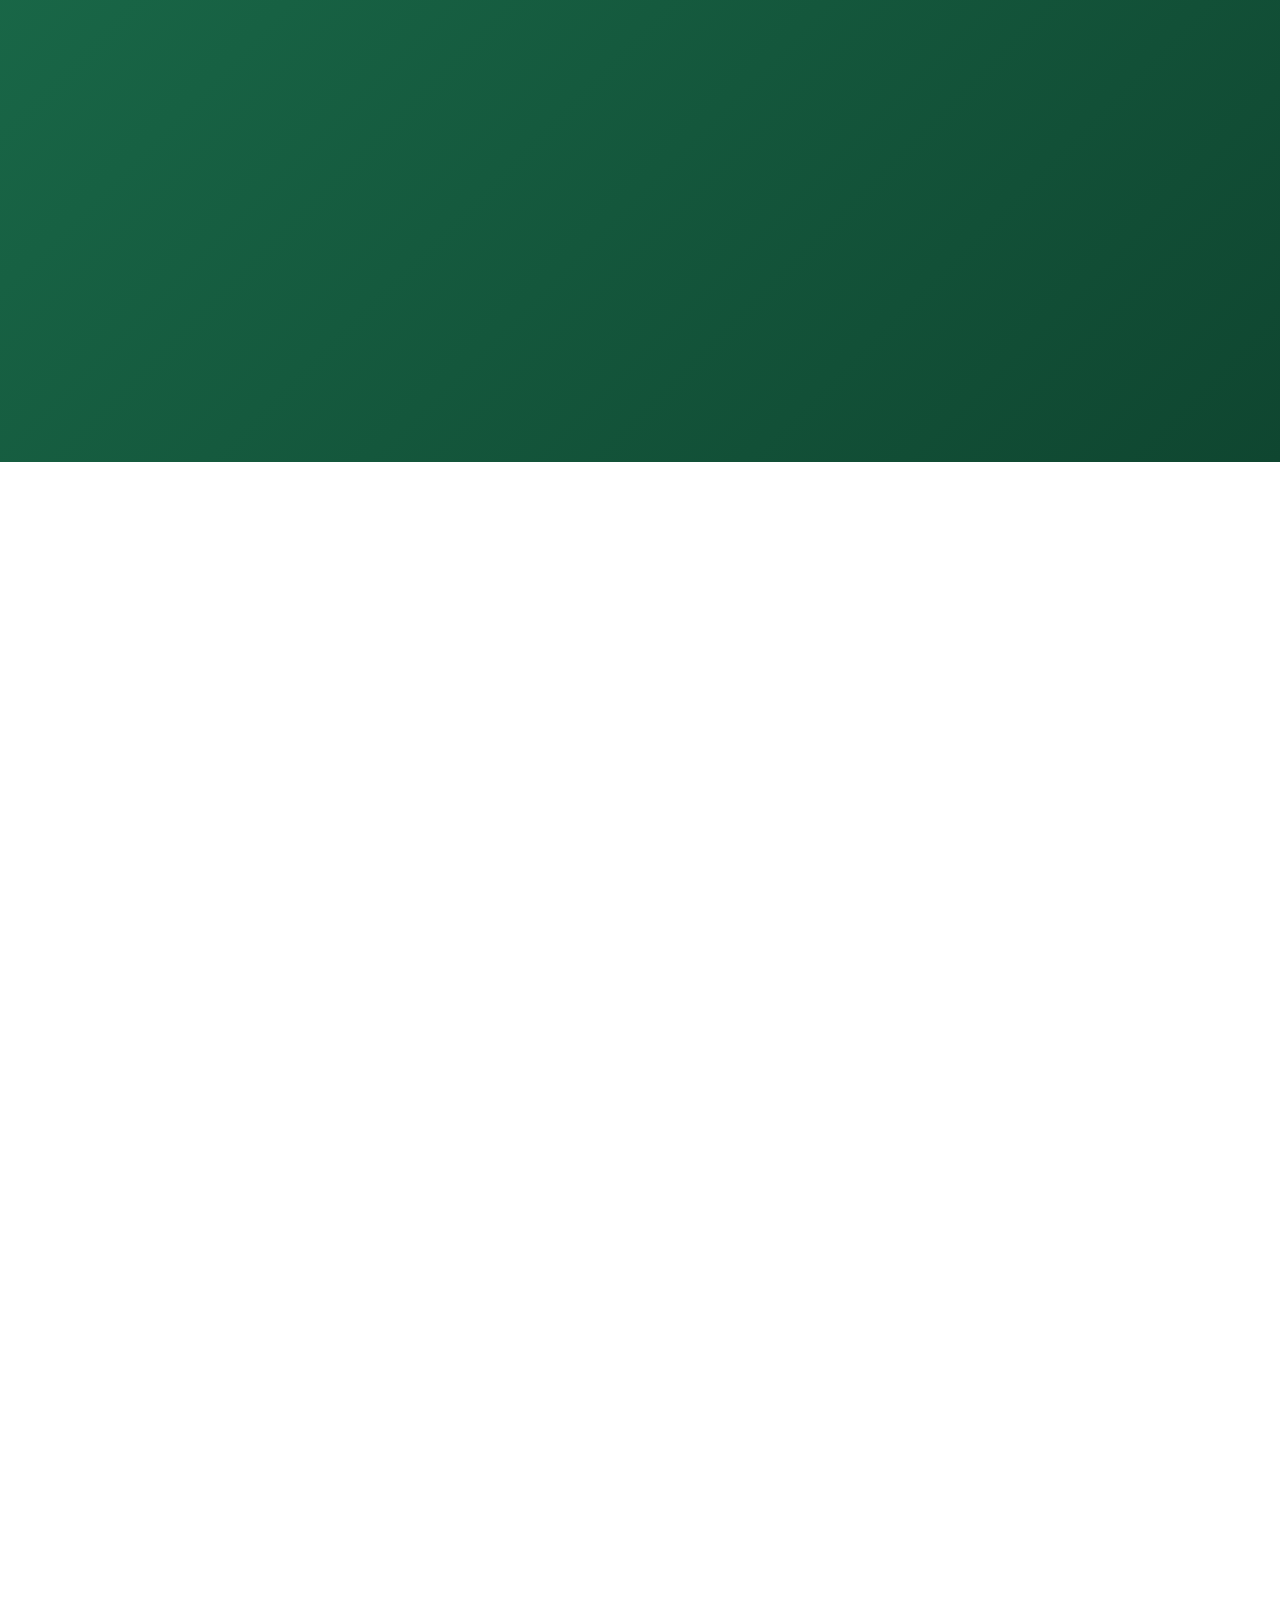
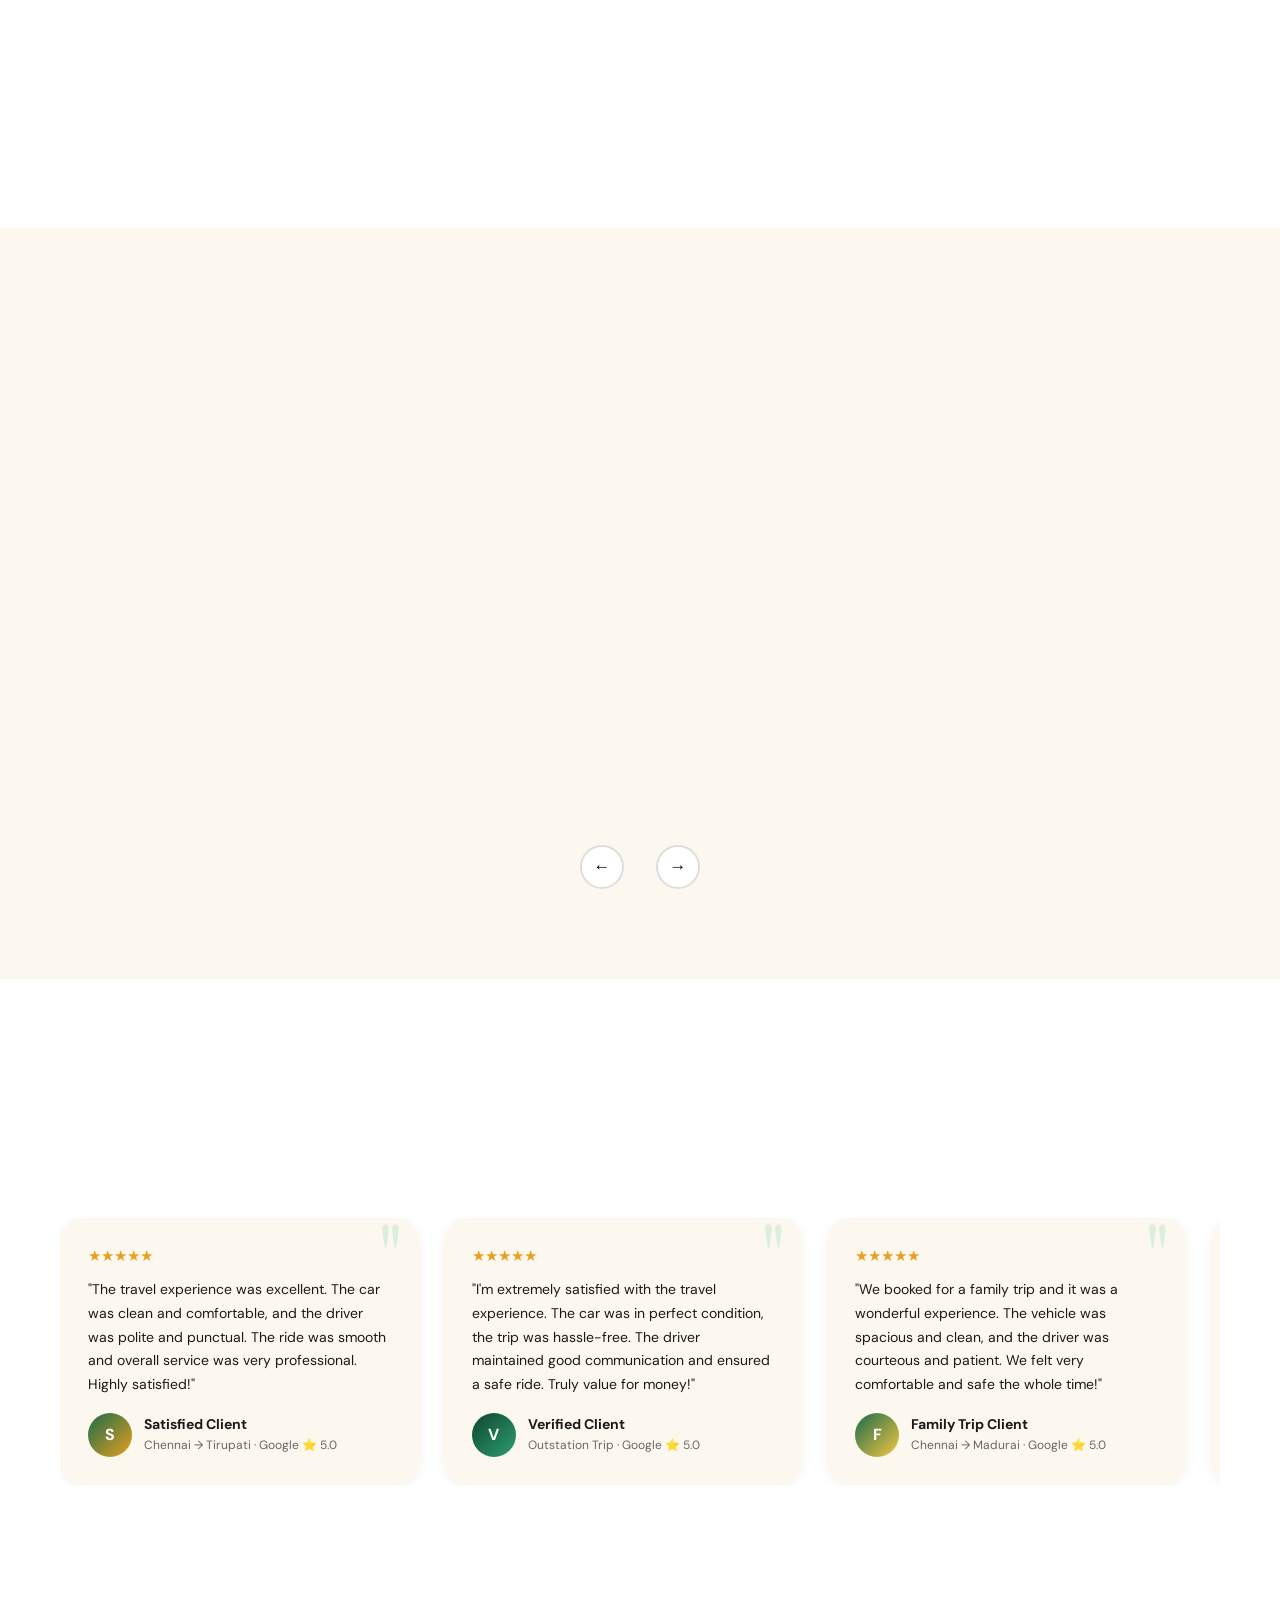
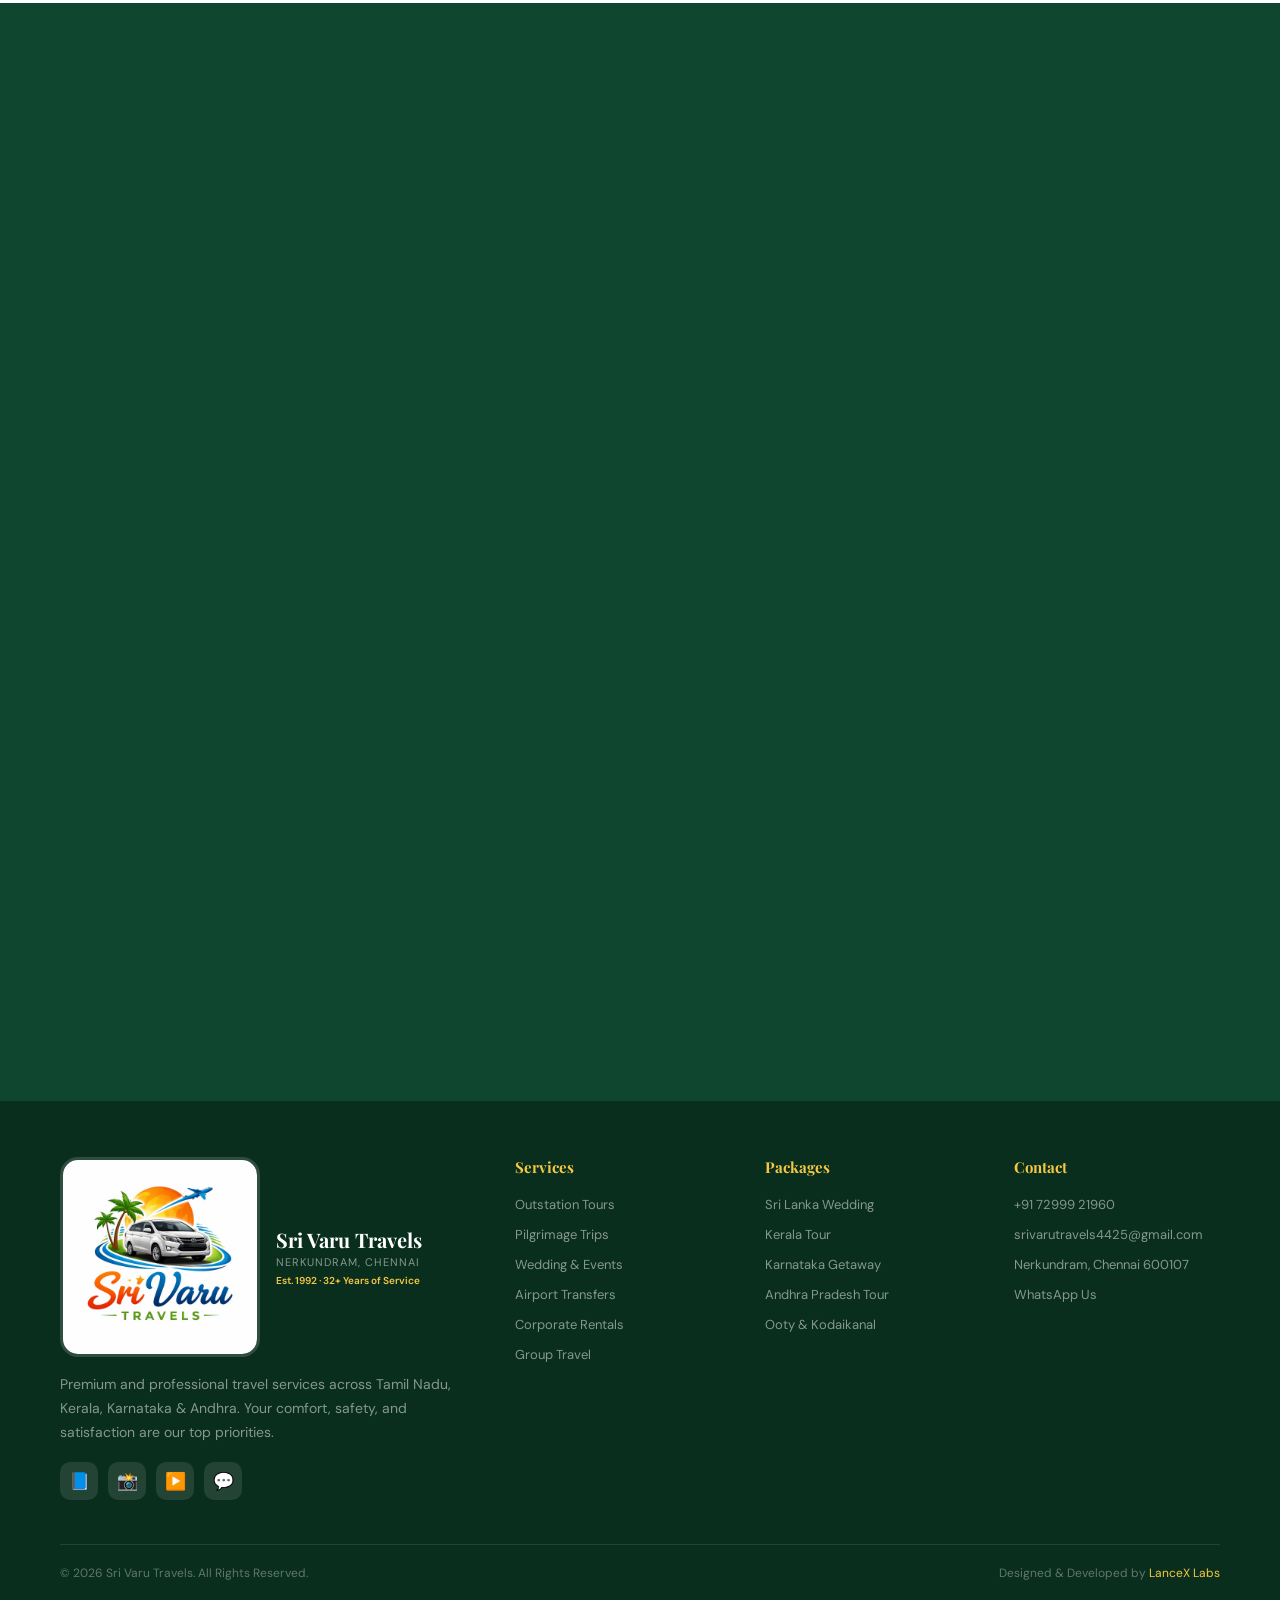
==== commit f1f18da2: "Update index.html" ====
--- a/index.html
+++ b/index.html
@@ -21,7 +21,7 @@
     </div>
     <div class="logo-text">
       <strong>Sri Varu Travels</strong>
-      <span>Nerkundram, Chennai</span>
+      <span>Nerkundram, Chenna</span>
     </div>
   </a>
   <ul class="nav-links" id="navLinks">
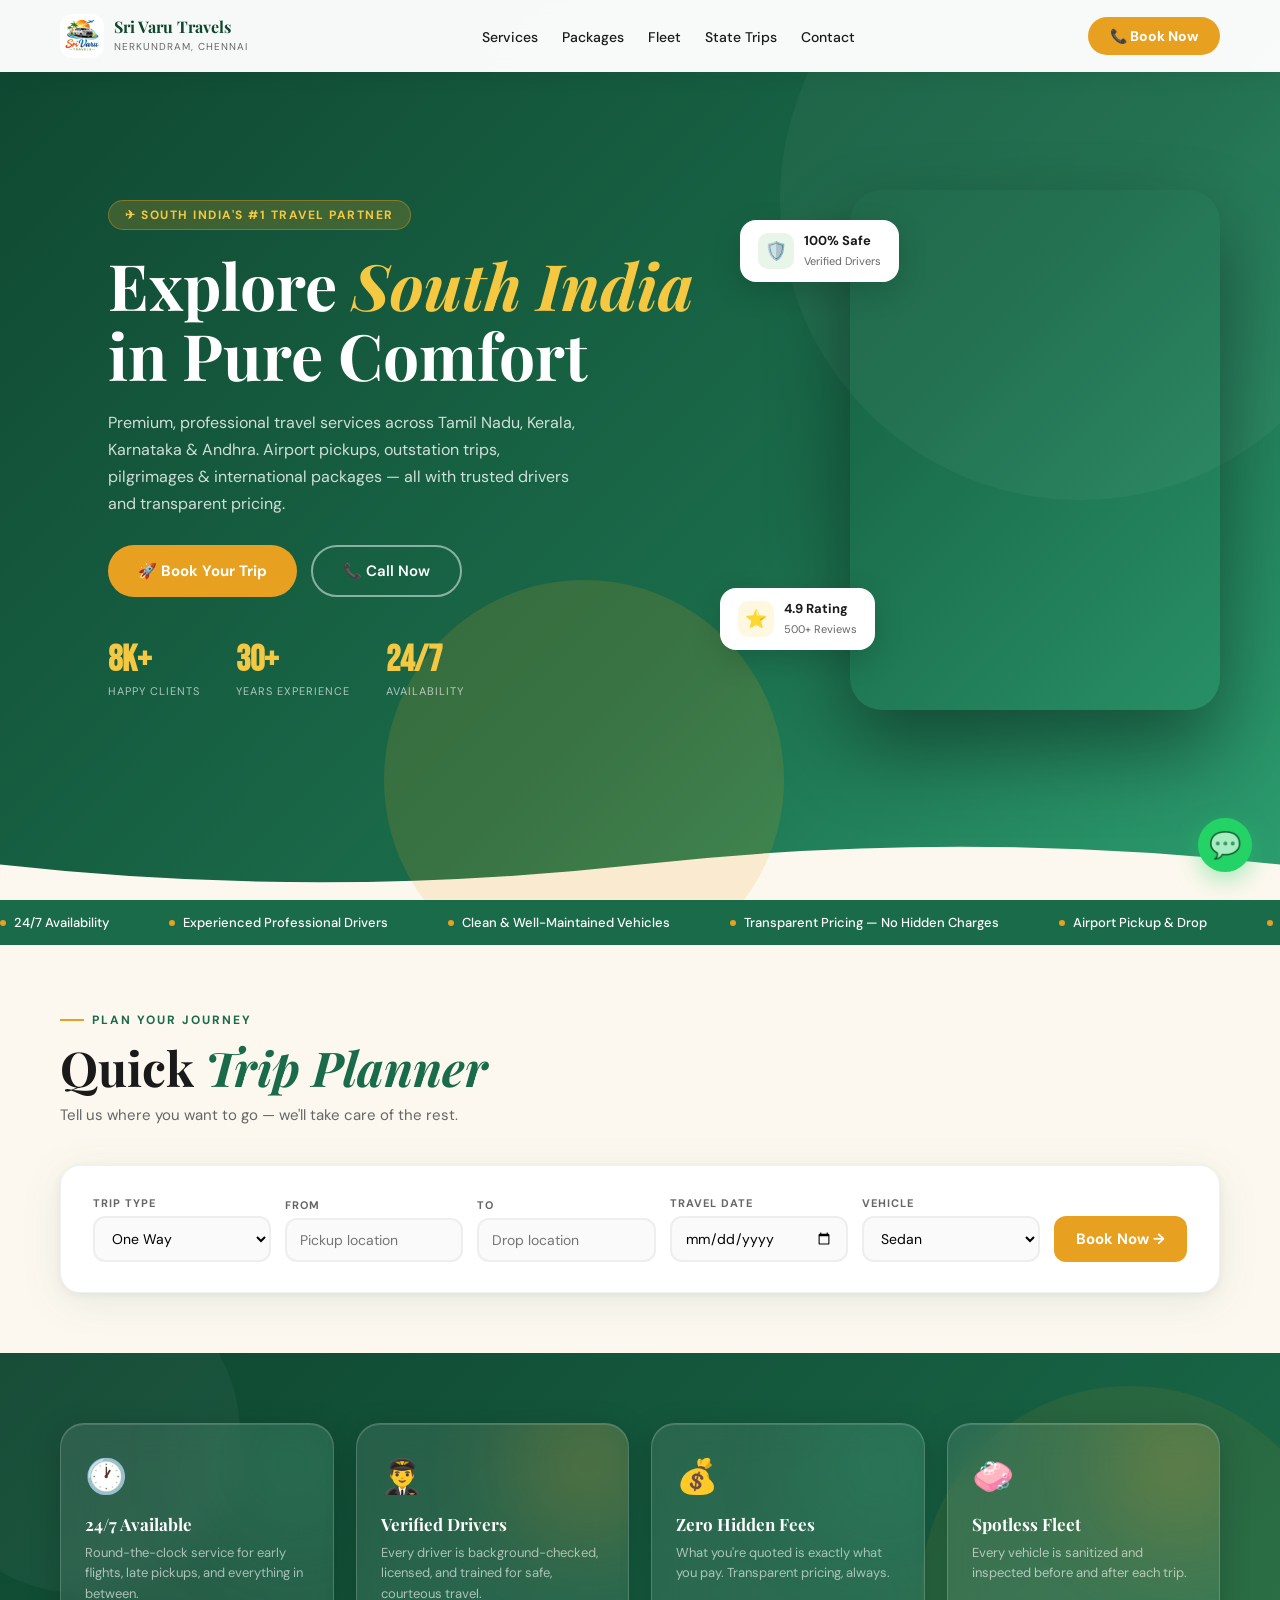
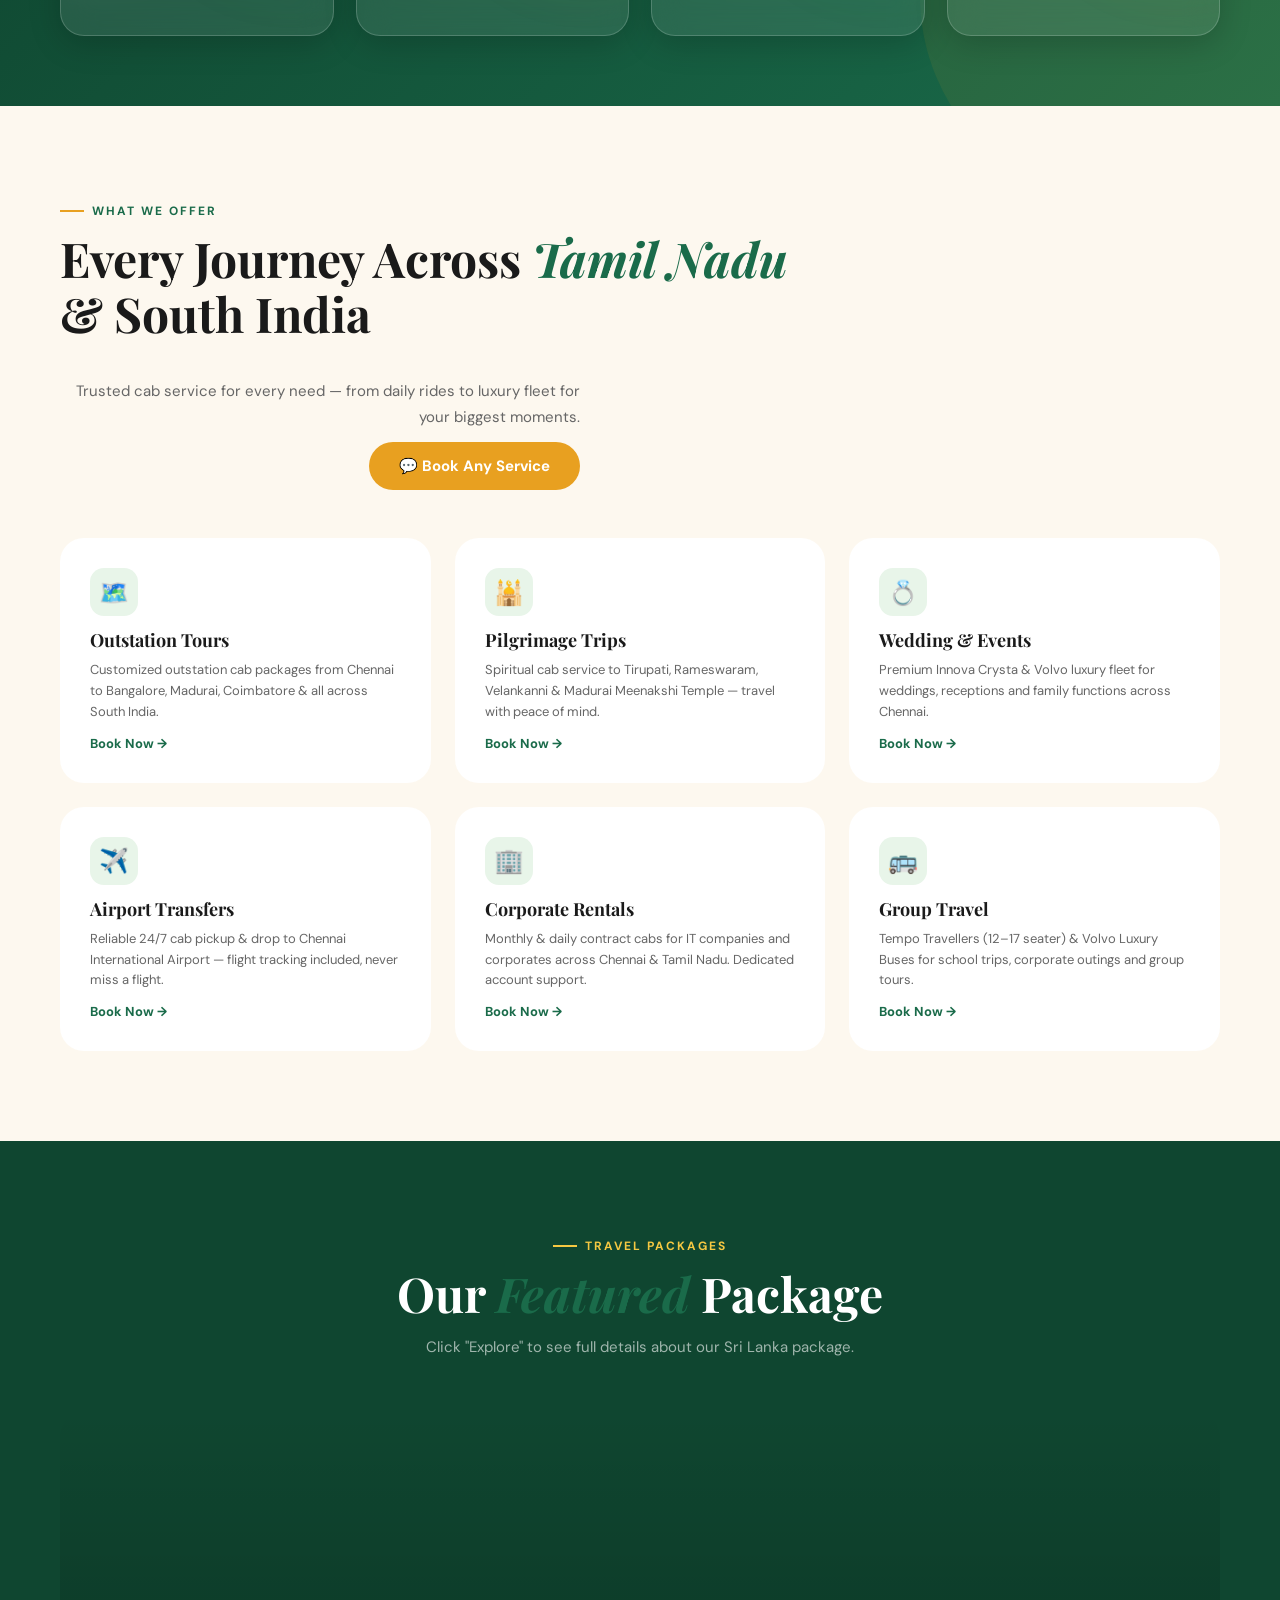
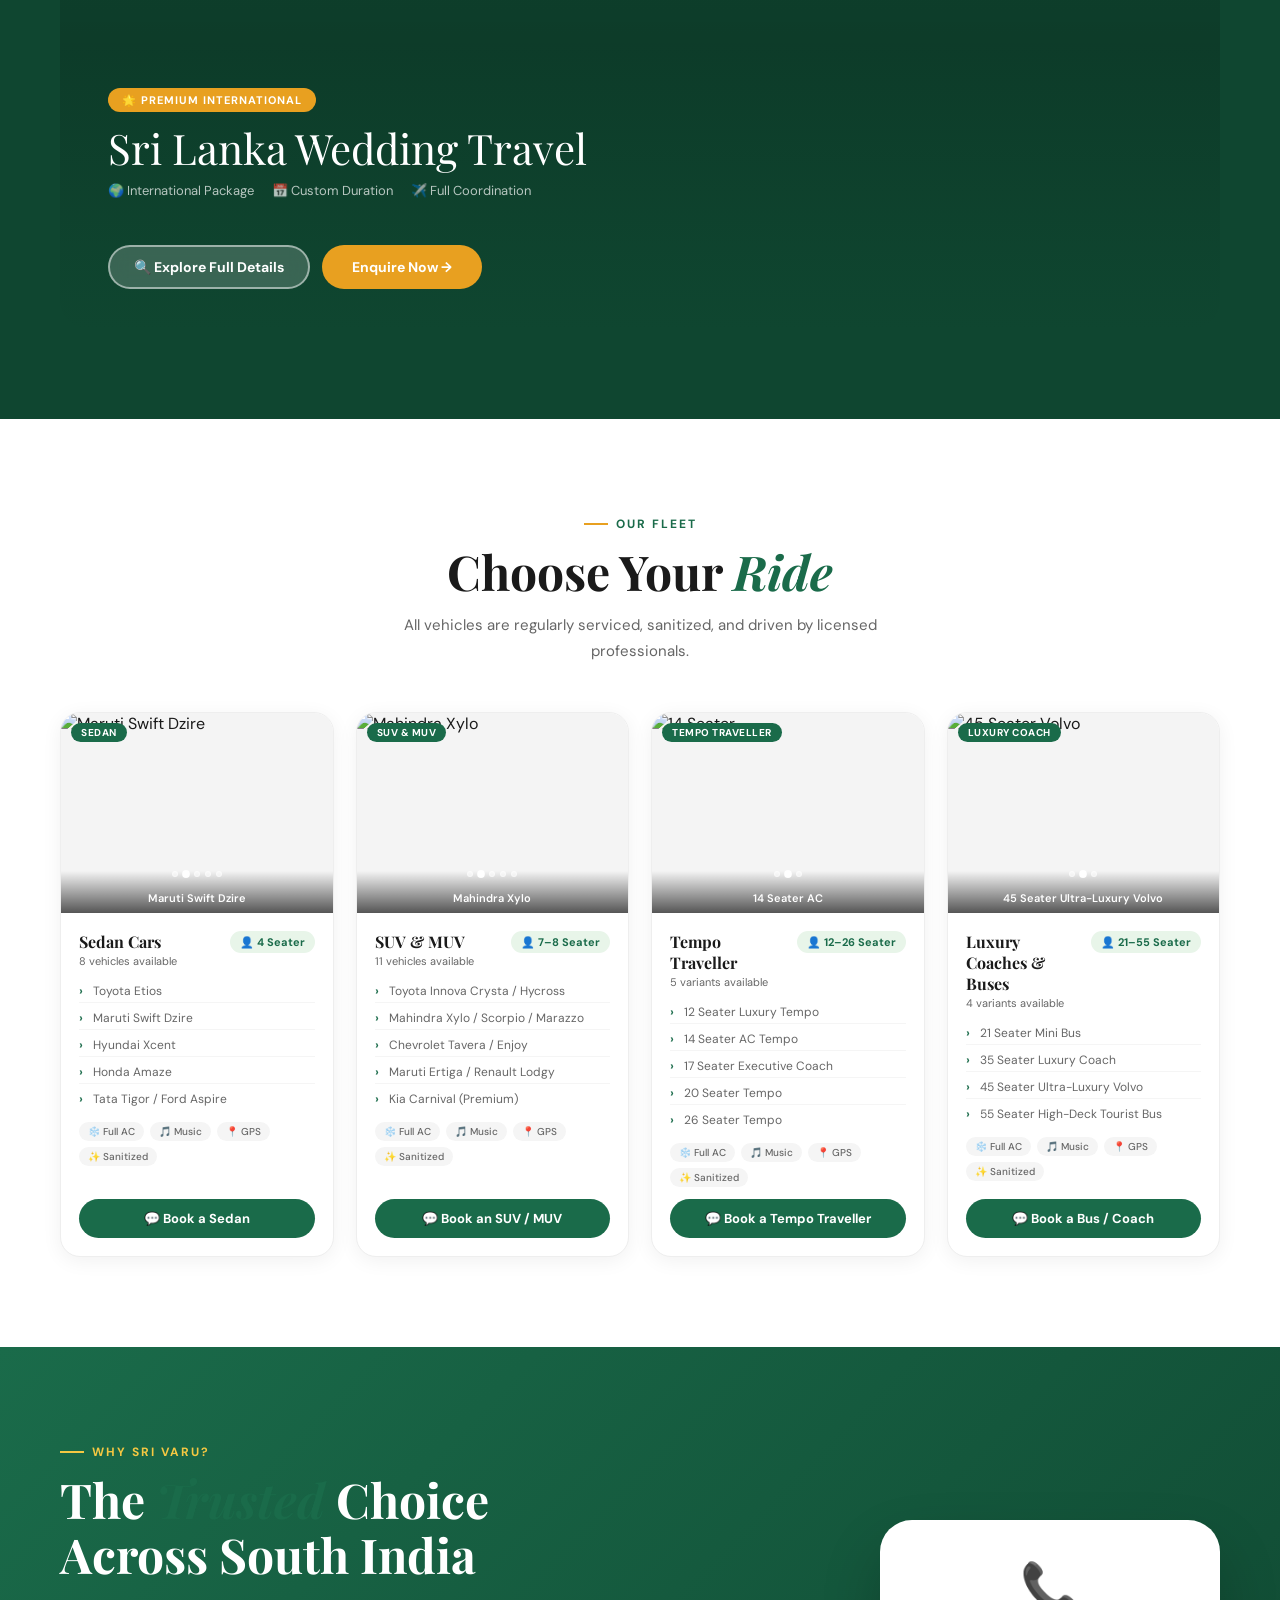
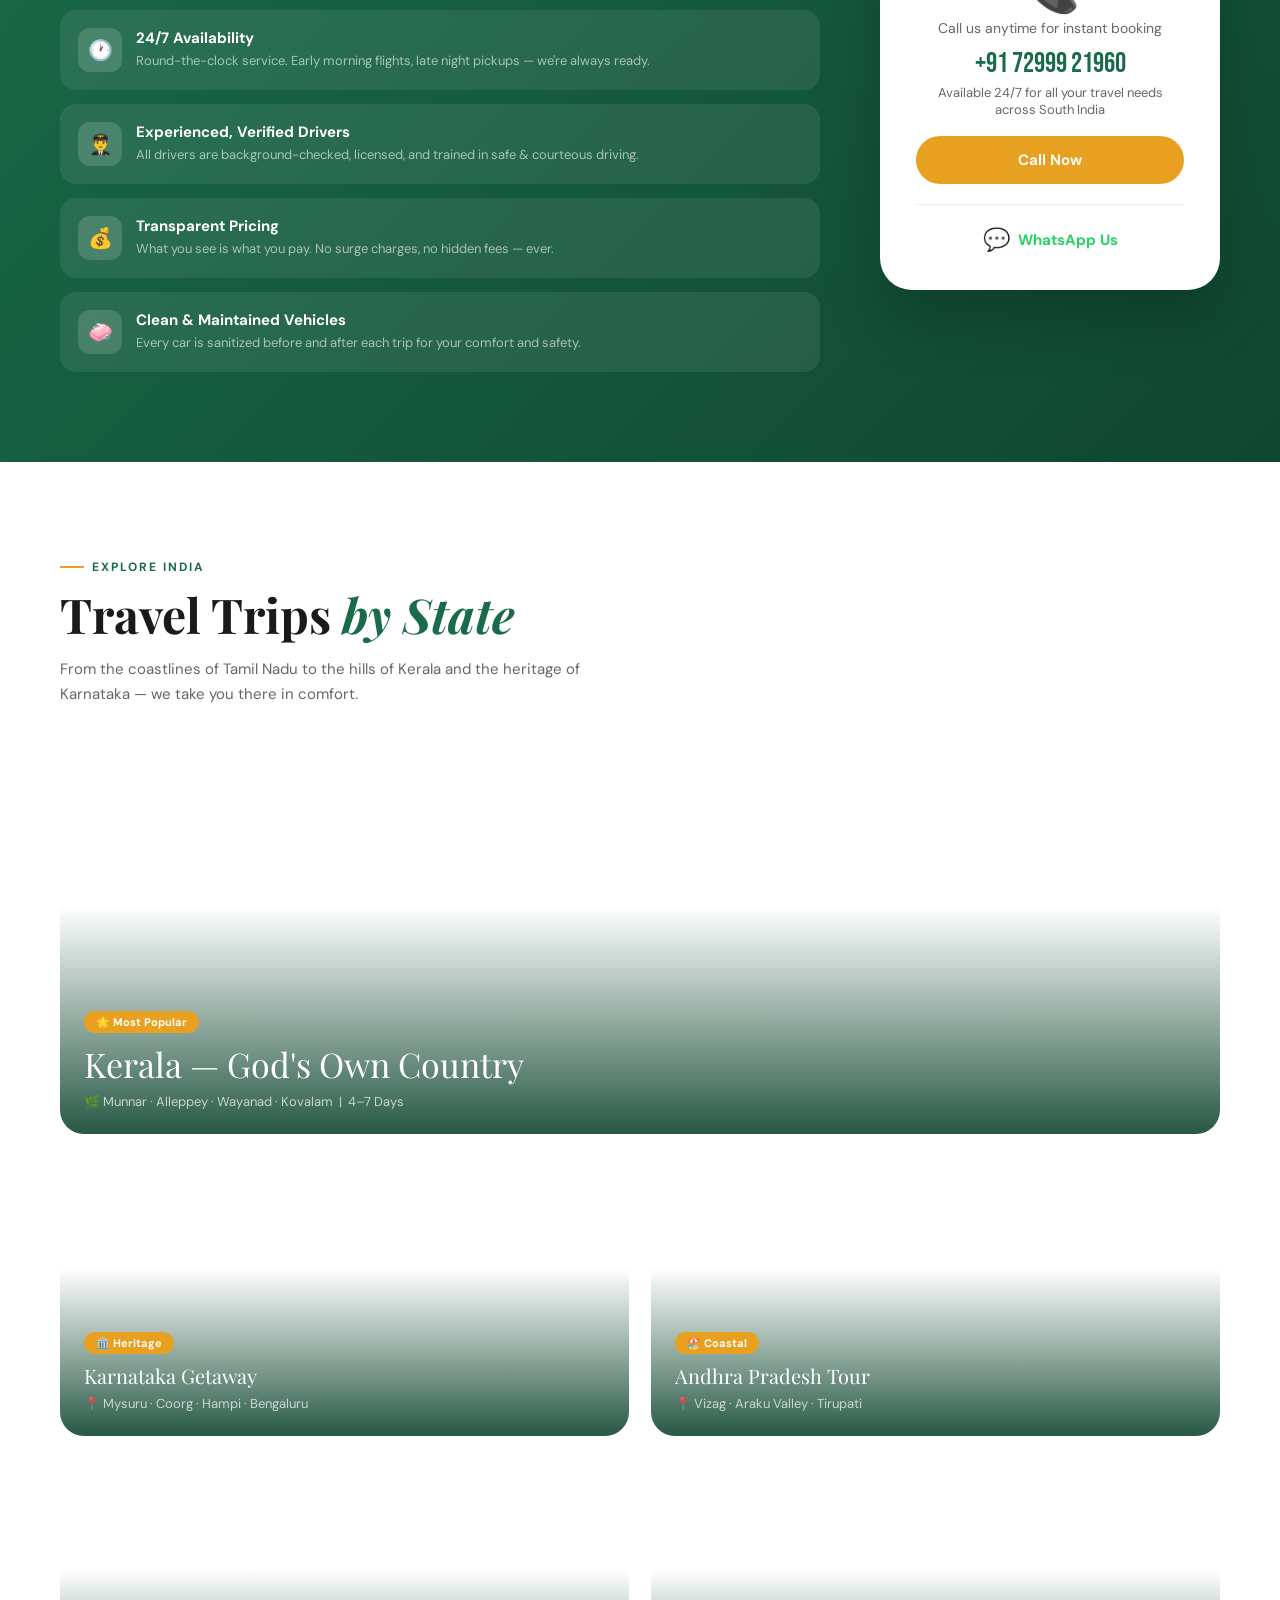
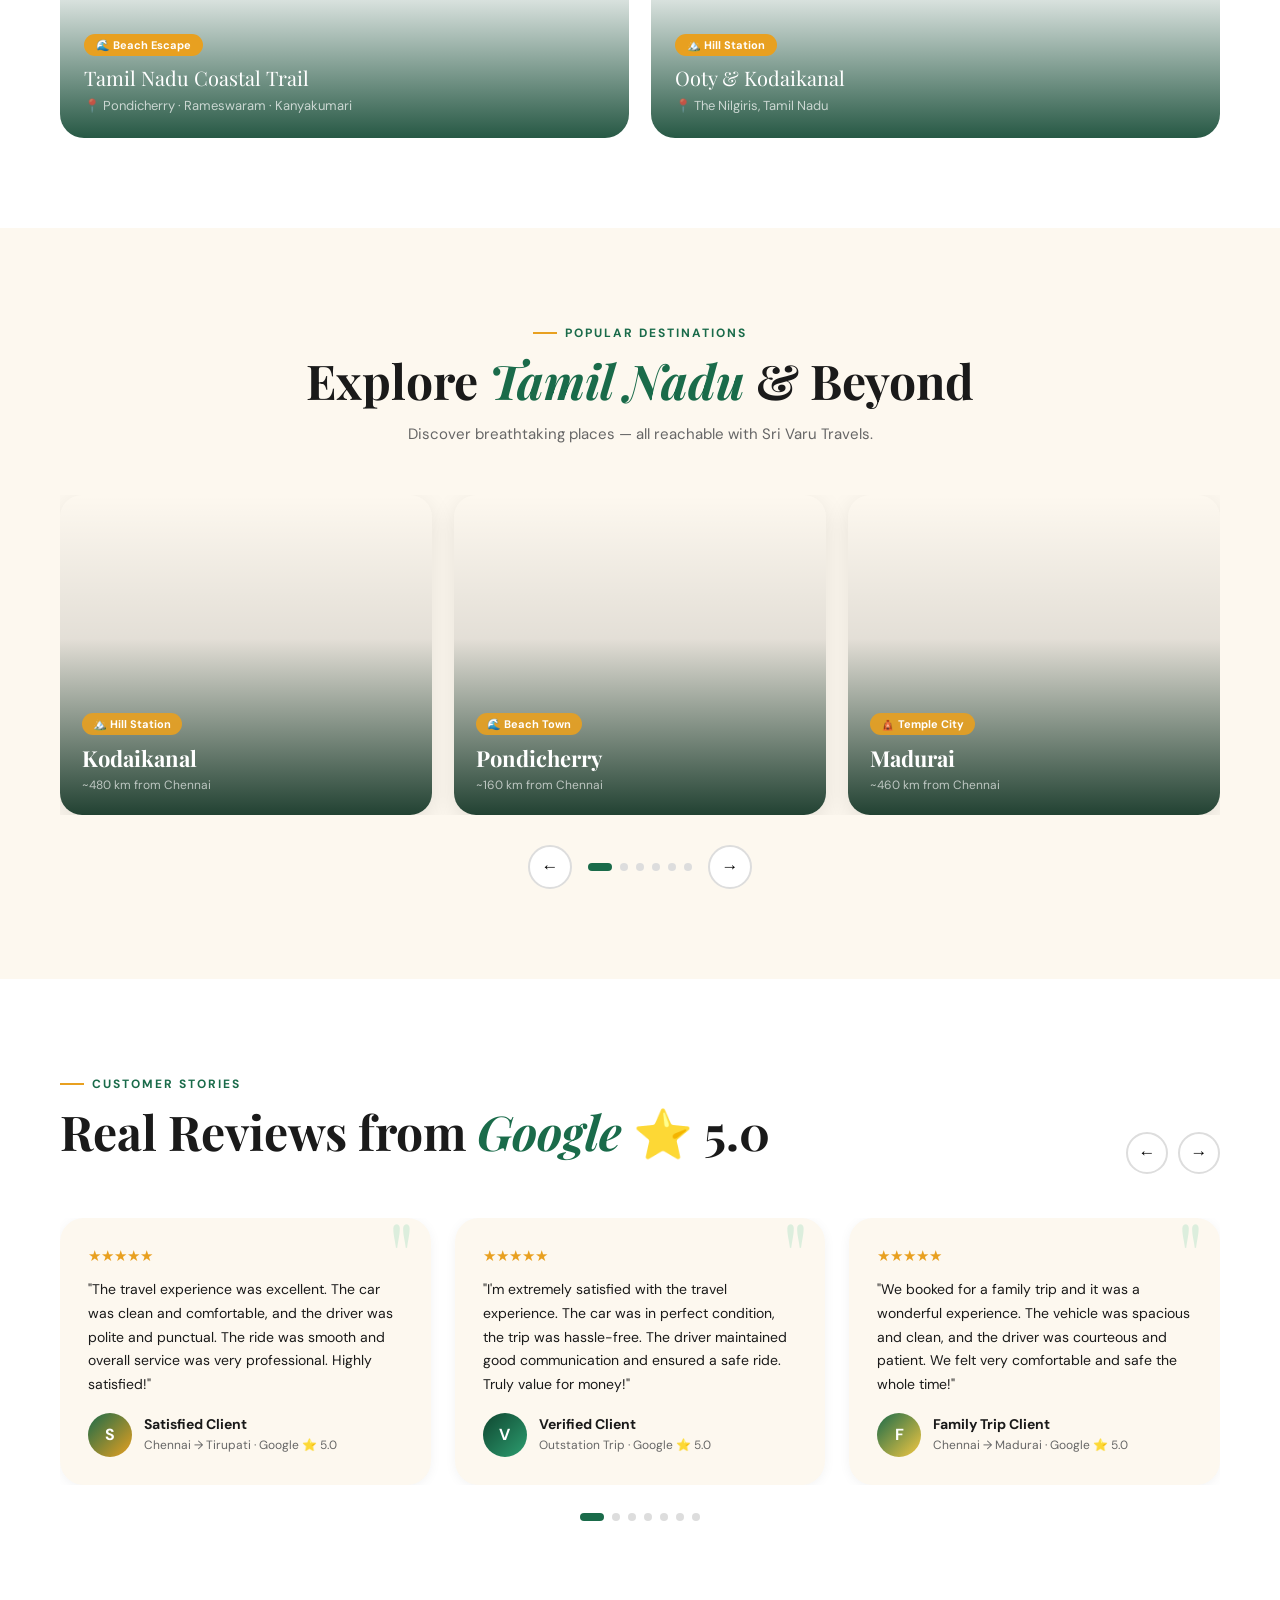
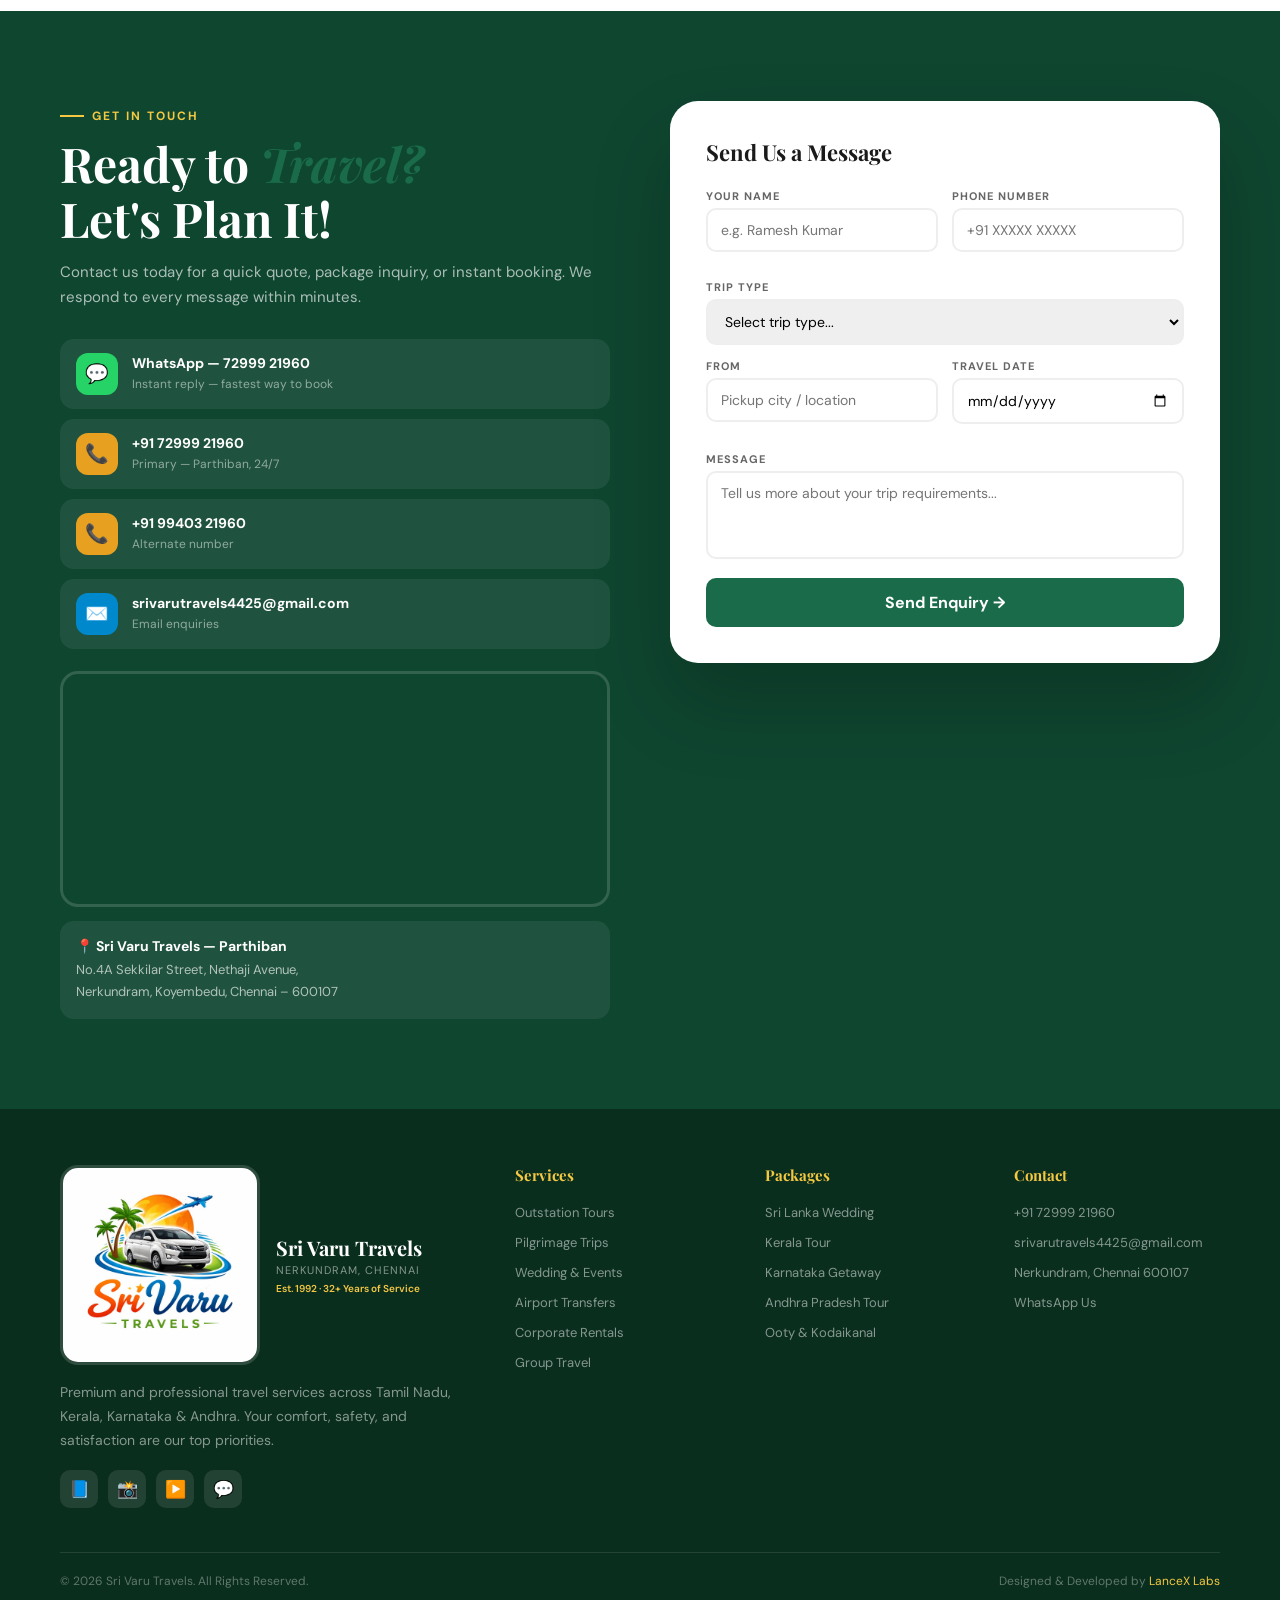
==== commit 85928e2f: "Update index.html" ====
--- a/index.html
+++ b/index.html
@@ -1,3 +1,4 @@
+
 <!DOCTYPE html>
 <html lang="en">
 <head>
@@ -21,7 +22,7 @@
     </div>
     <div class="logo-text">
       <strong>Sri Varu Travels</strong>
-      <span>Nerkundram, Chenna</span>
+      <span>Nerkundram, Chennai</span>
     </div>
   </a>
   <ul class="nav-links" id="navLinks">
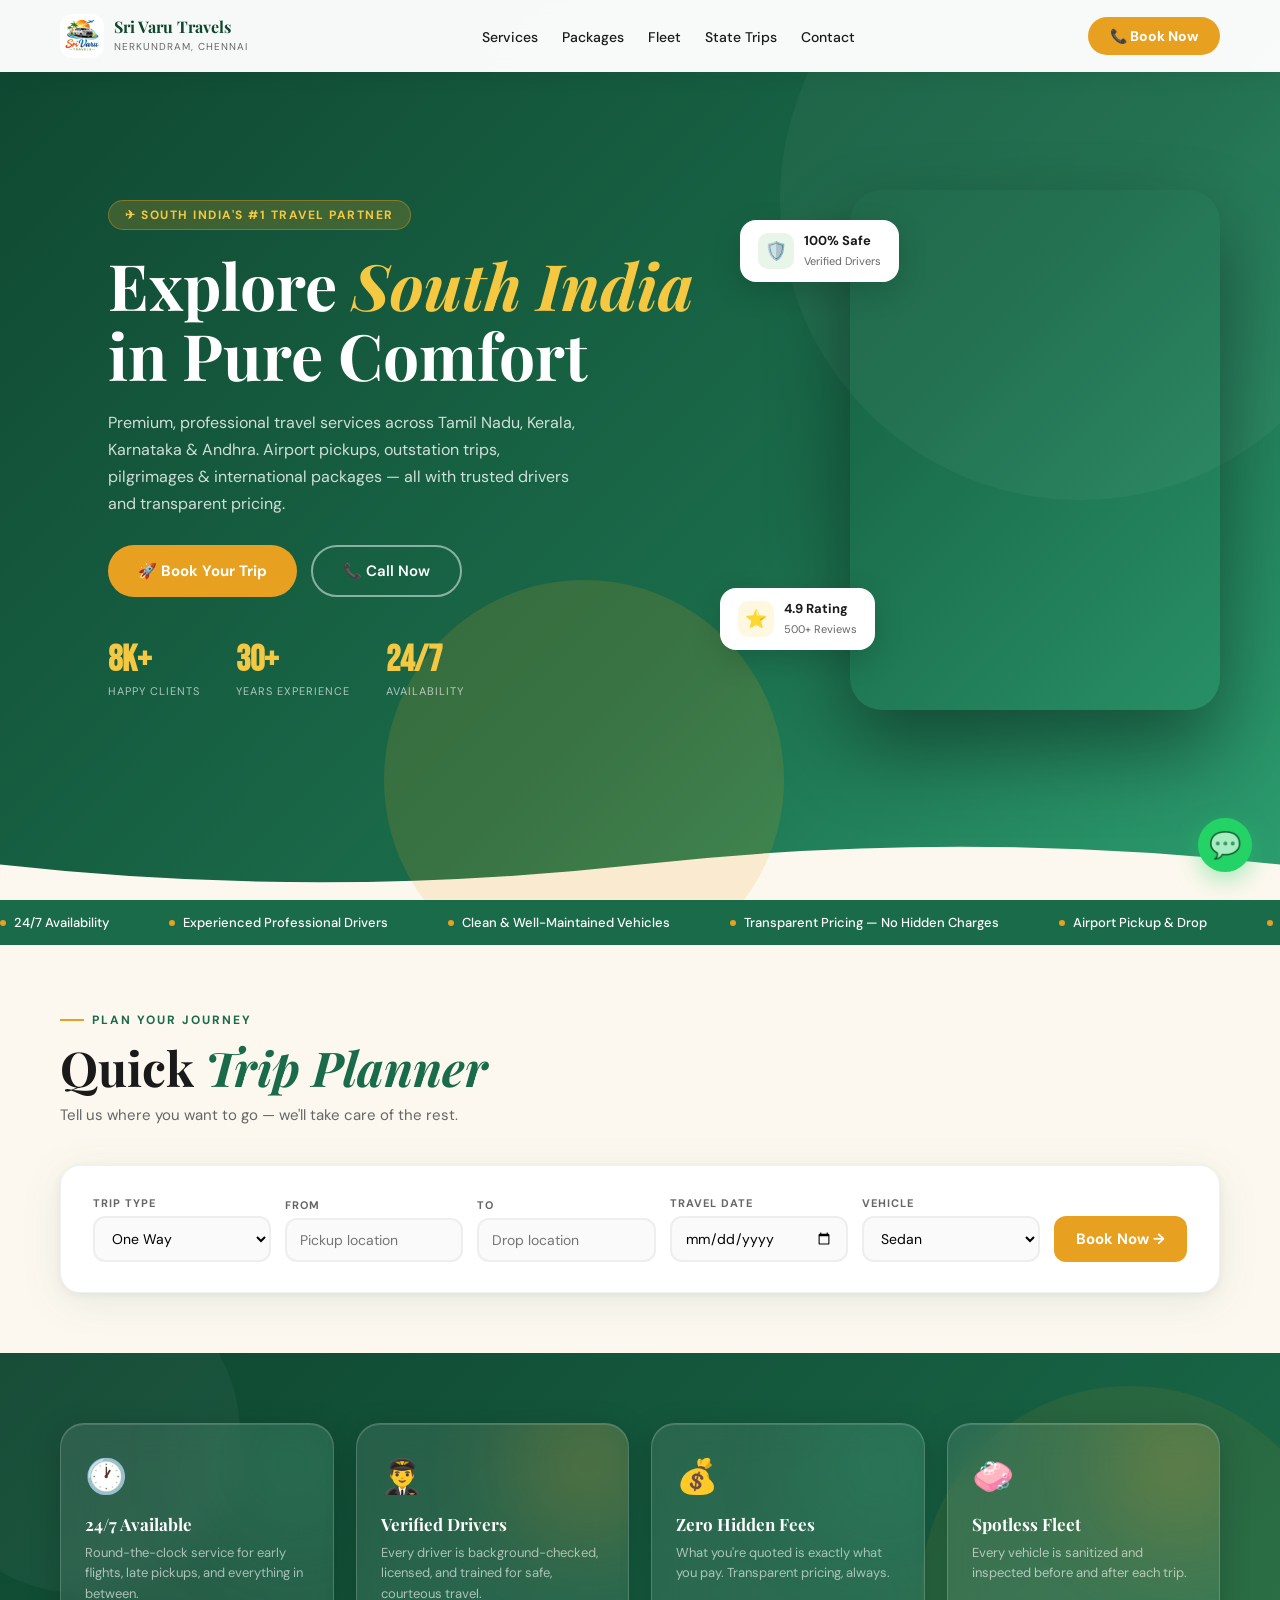
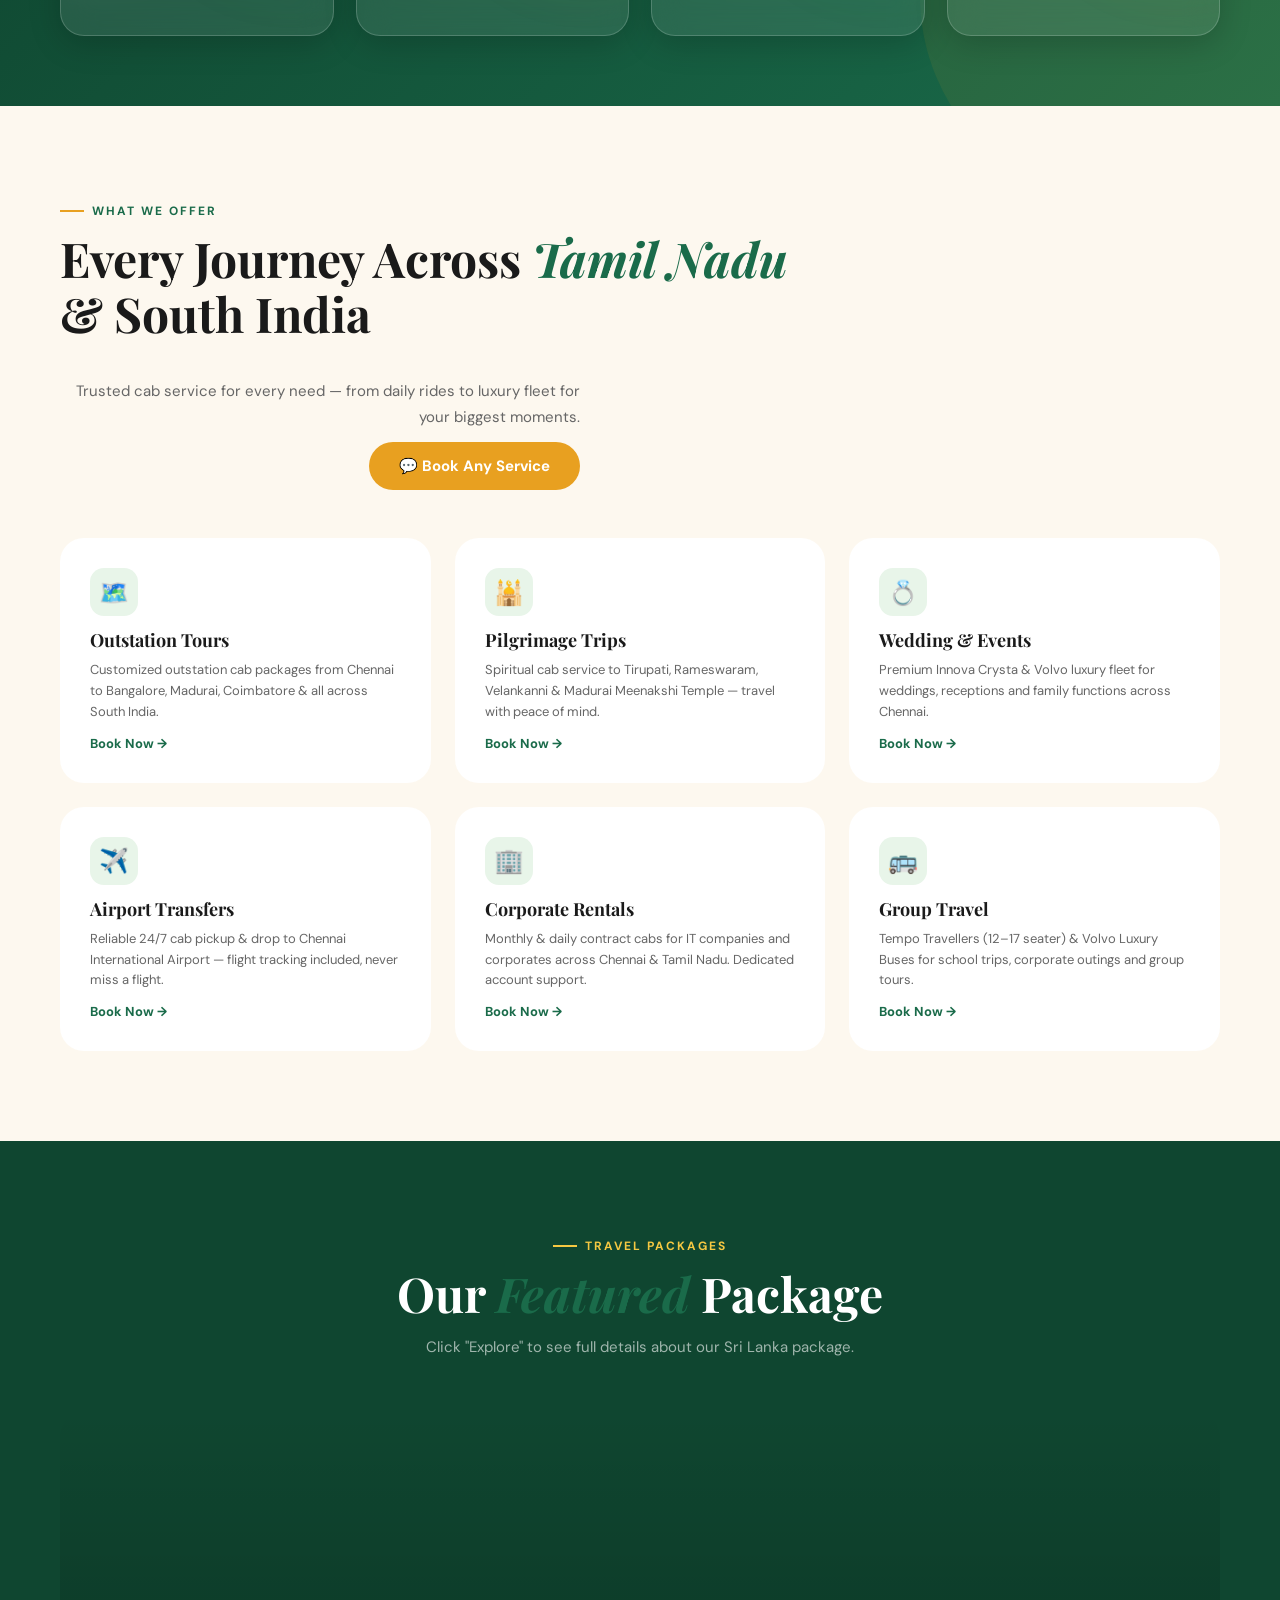
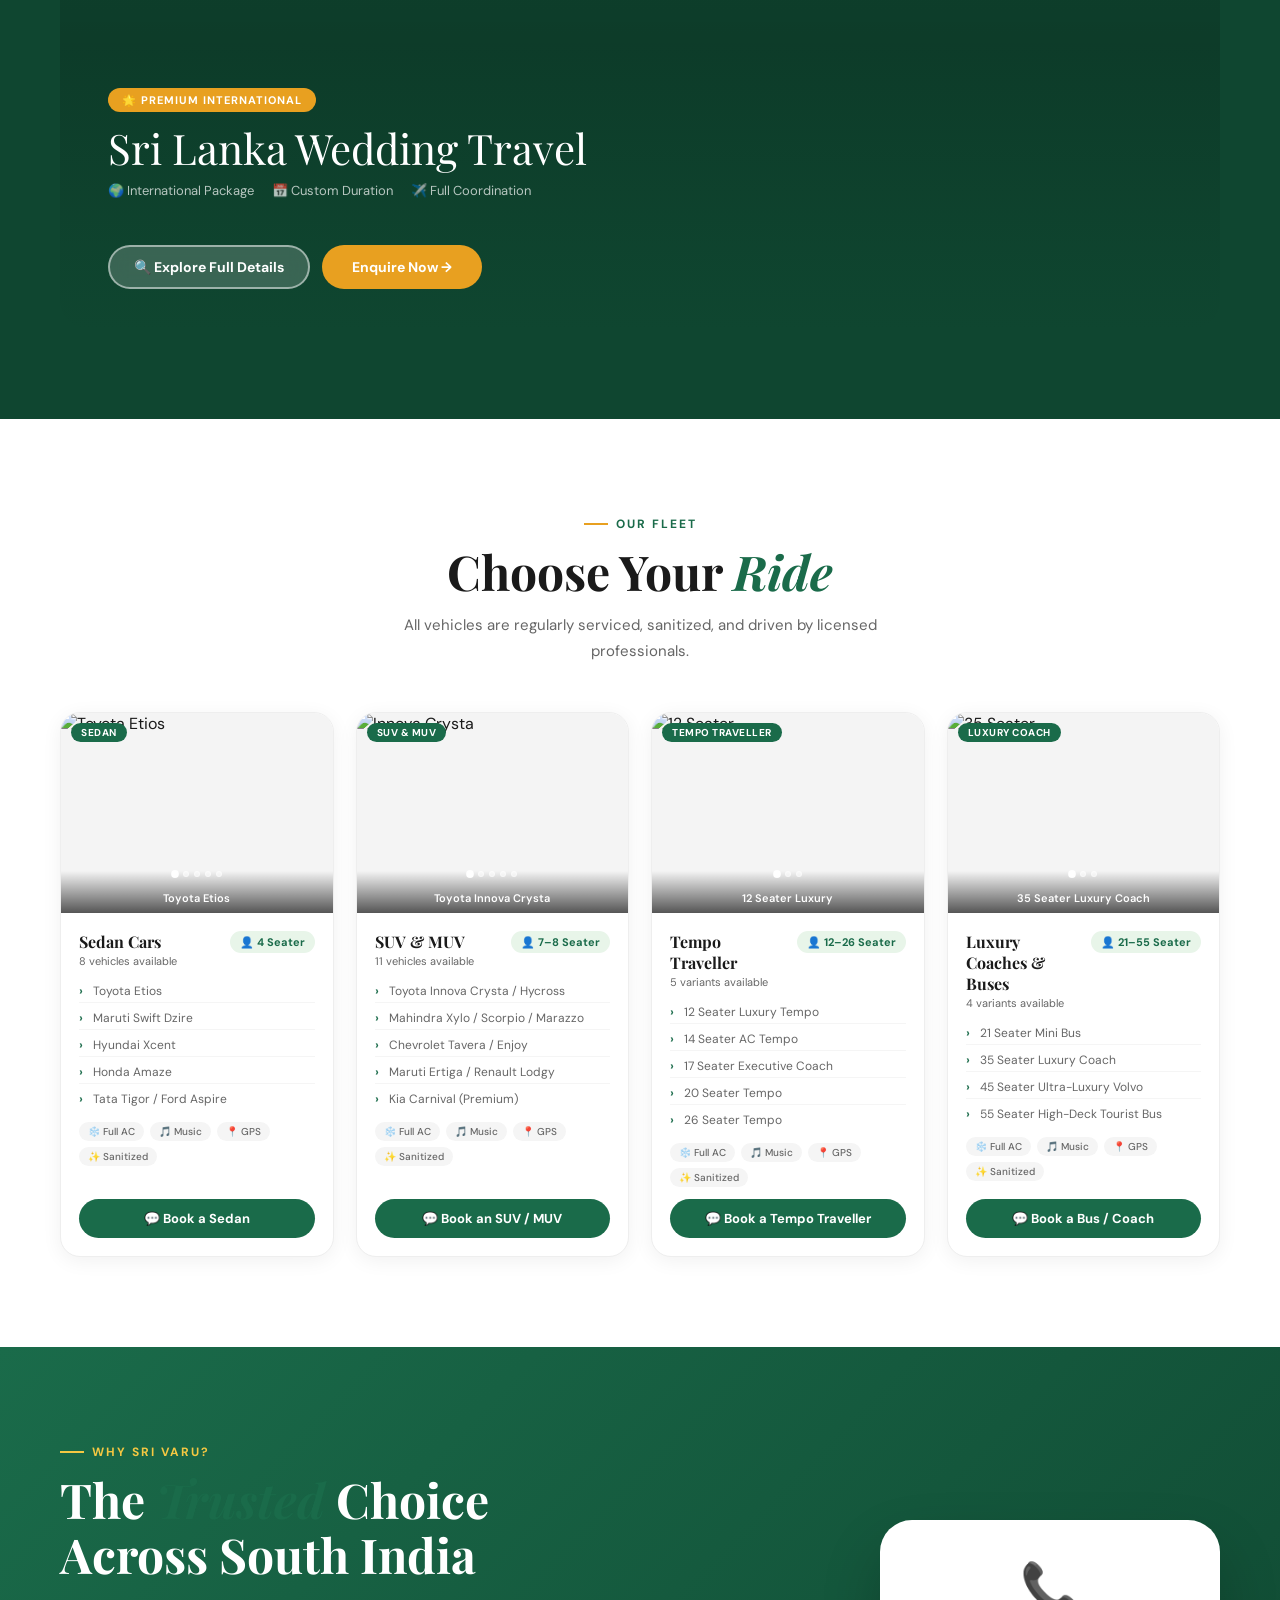
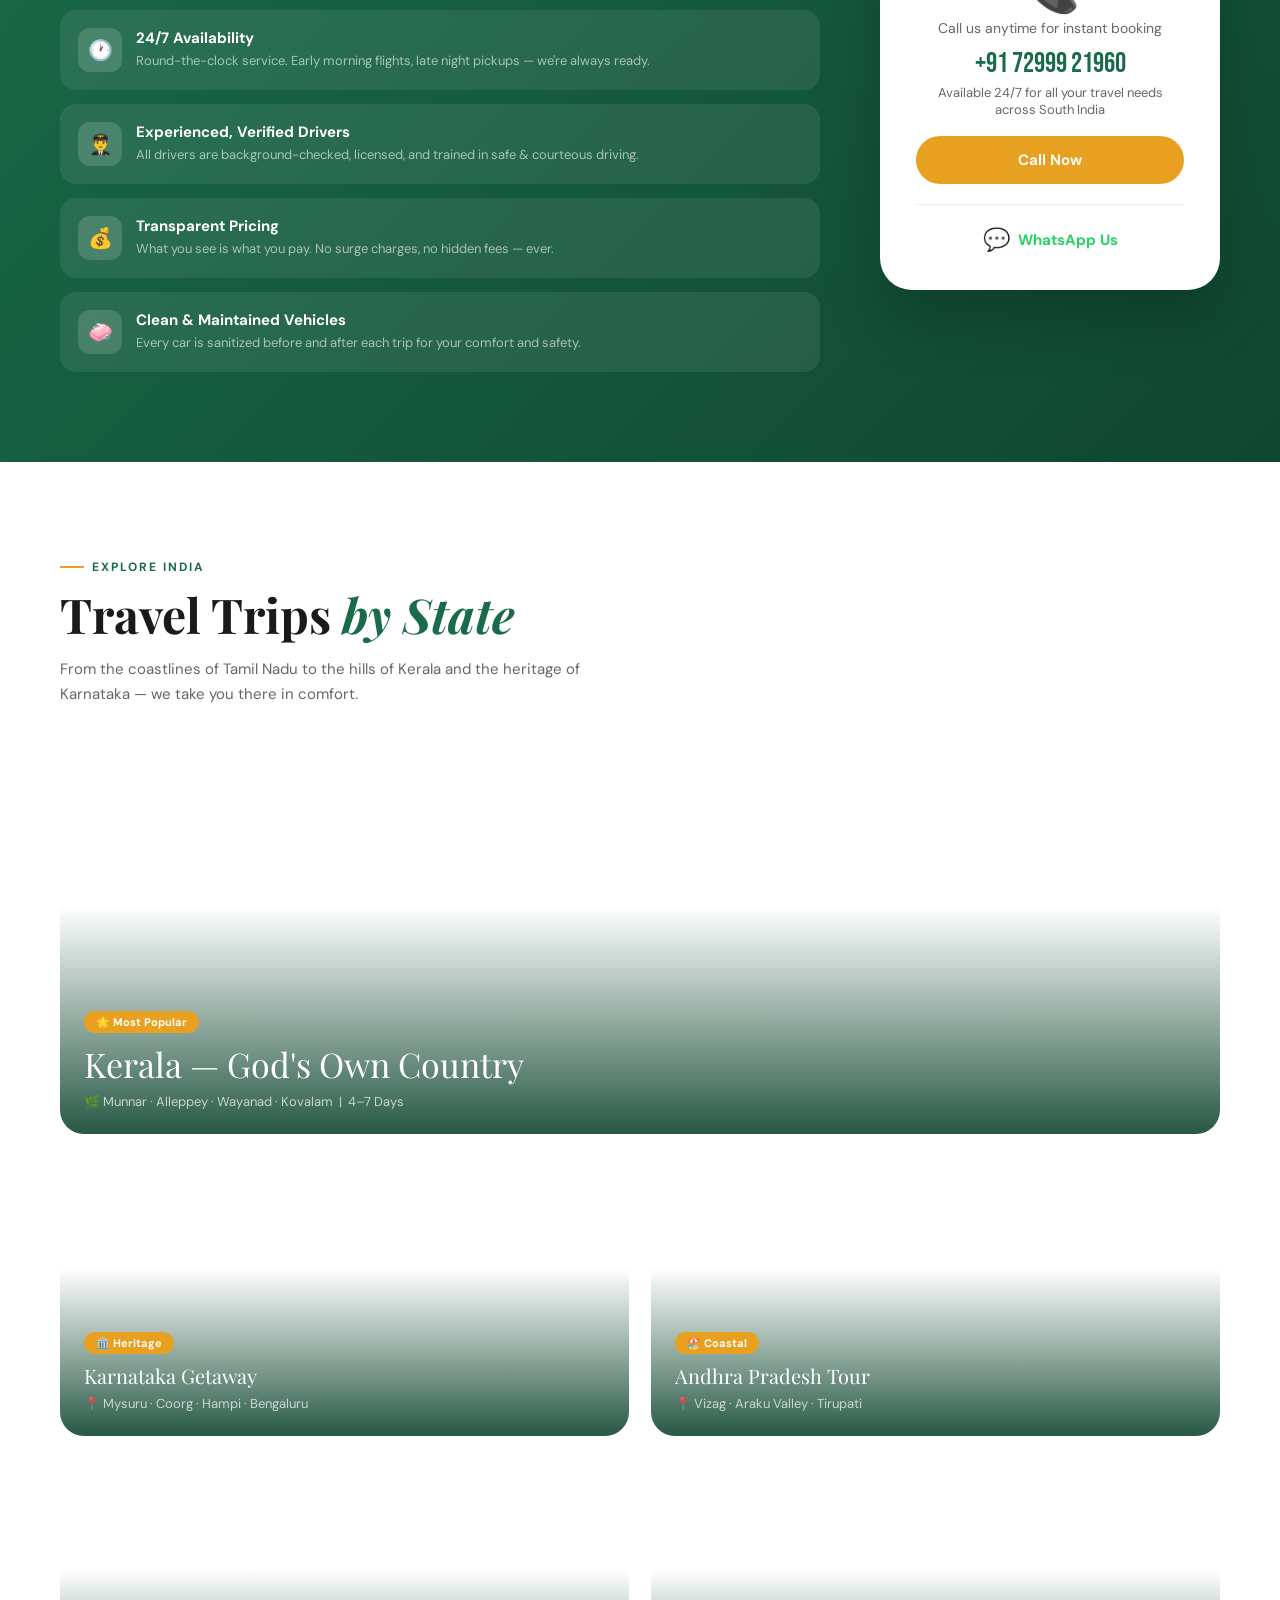
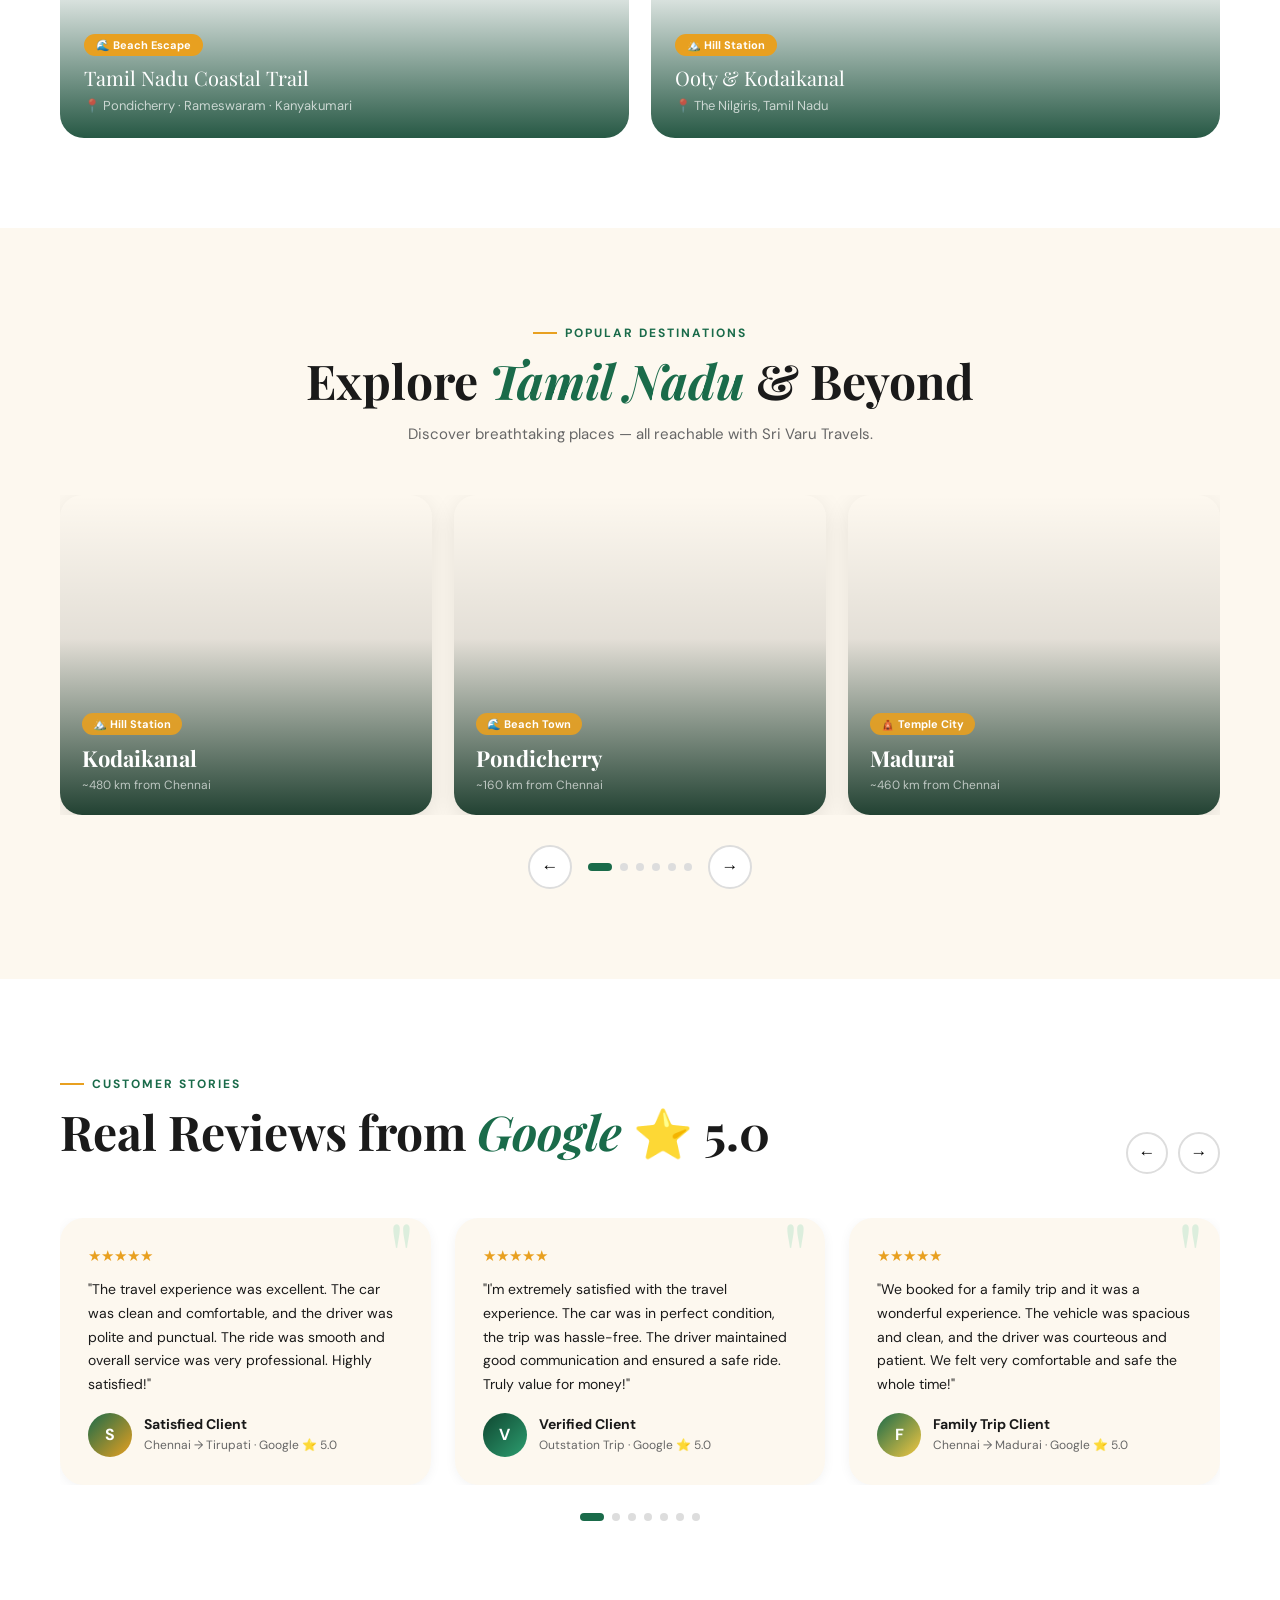
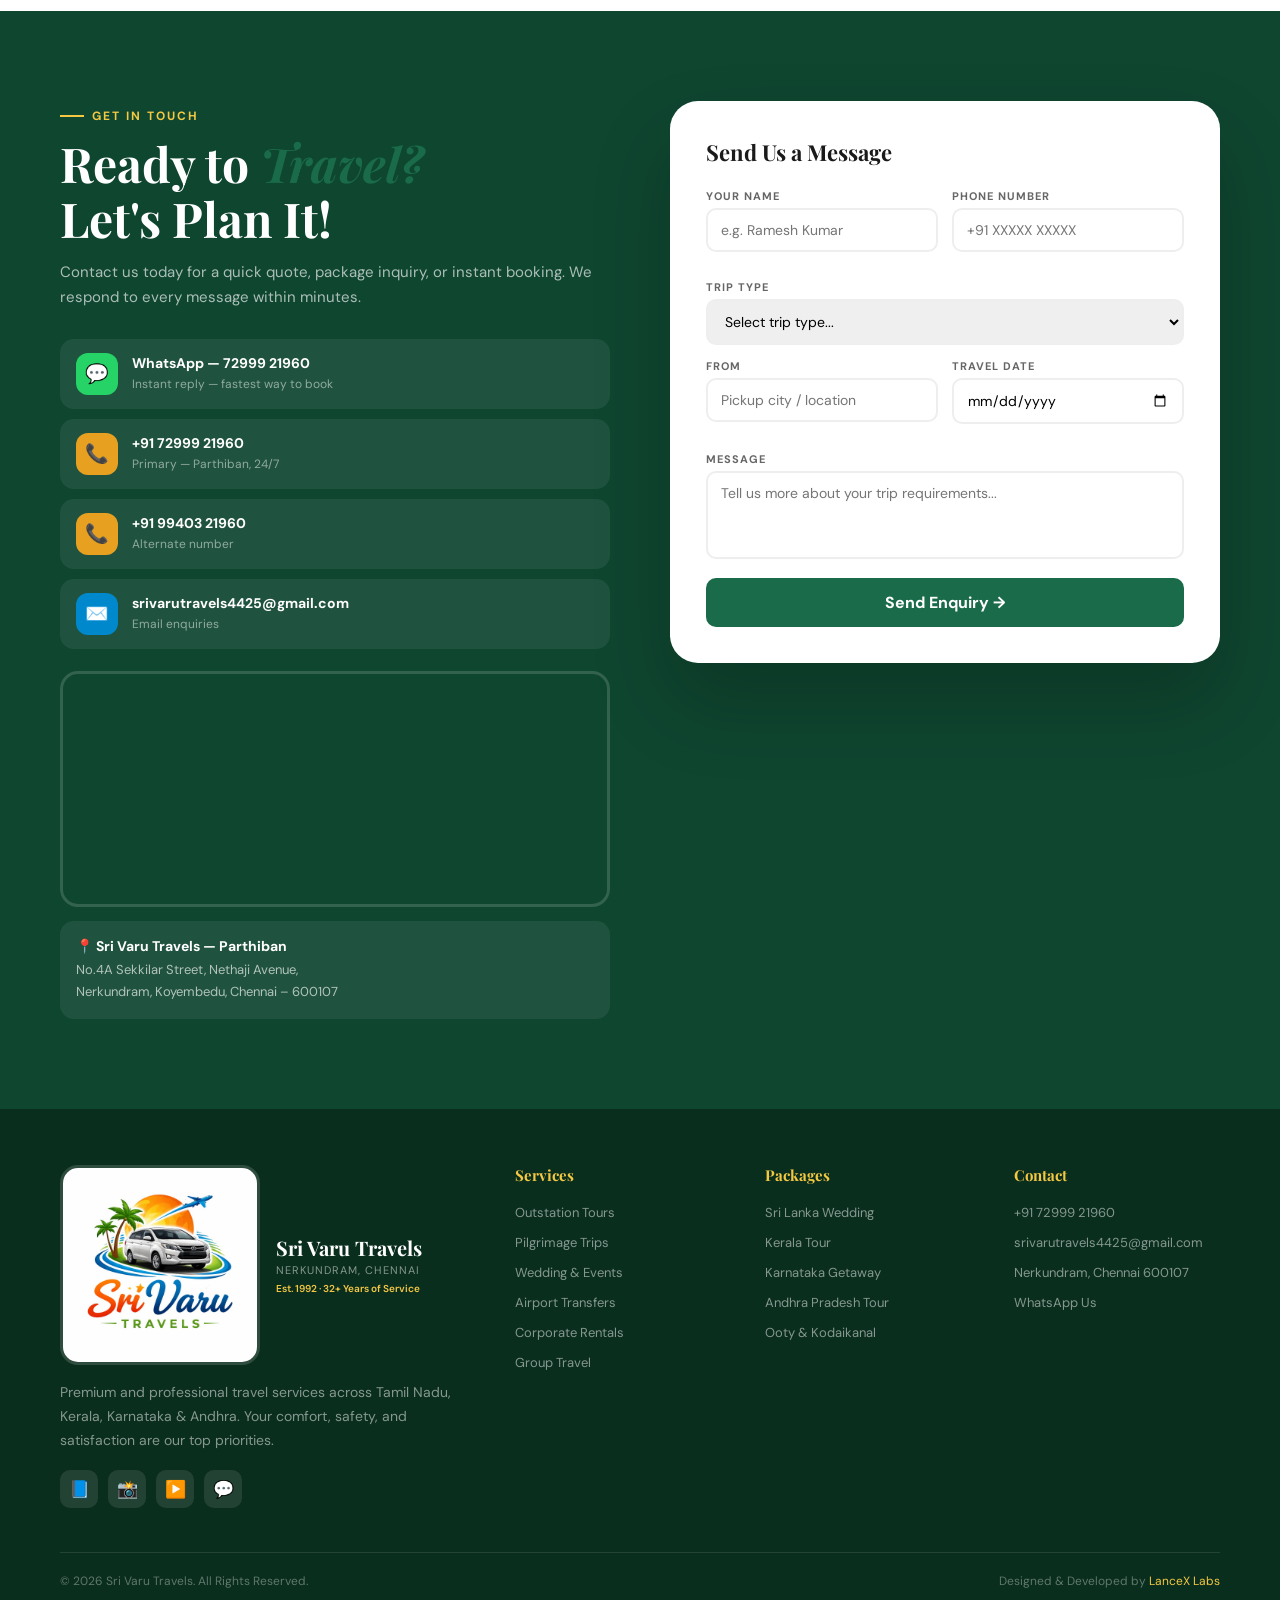
==== commit 5a4e503a: "Update index.html" ====
--- a/index.html
+++ b/index.html
@@ -6,7 +6,8 @@
 <meta name="viewport" content="width=device-width, initial-scale=1.0">
 <title>Sri Varu Travels – Premium Travel Across South India</title>
 <link href="https://fonts.googleapis.com/css2?family=Playfair+Display:ital,wght@0,700;0,900;1,700&family=DM+Sans:wght@300;400;500;600&family=Bebas+Neue&display=swap" rel="stylesheet">
-<link rel="stylesheet" href="styles.css">
+<link rel="stylesheet" href="./styles.css">
+<meta name="google-site-verification" content="T2_cO-LQtJJh5uTXUoS0o1S79VyFB1CA2kiPHxcrDKM" />
 <link rel="icon" type="image/x-icon" href="image.png">
 </head>
 <body class="page-loading">
@@ -574,7 +575,7 @@
 
 <a href="https://wa.me/917299921960" class="whatsapp-float" target="_blank" title="WhatsApp Us">💬</a>
 
-<script src="script.js"></script>
+<script src="./script.js"></script>
 <script>
 function submitForm() {
   const name     = document.getElementById('cf-name')?.value.trim() || '';
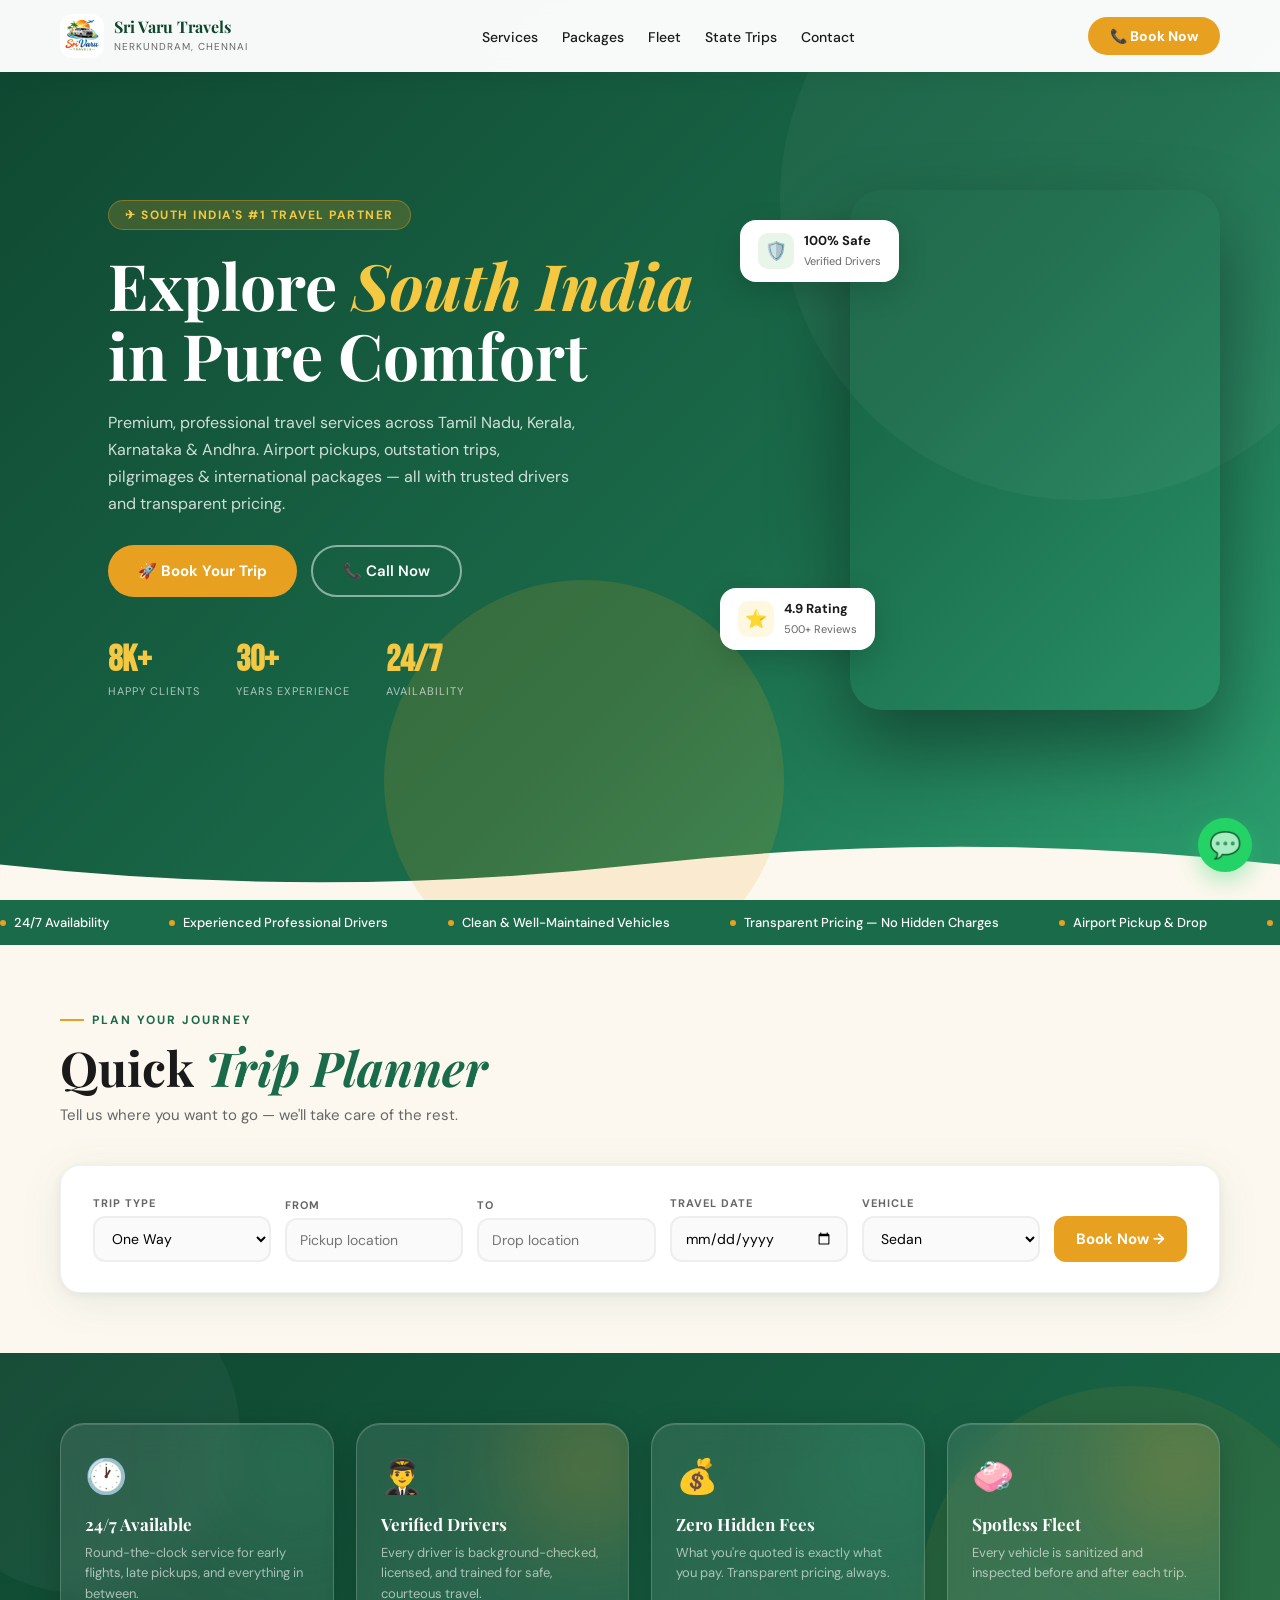
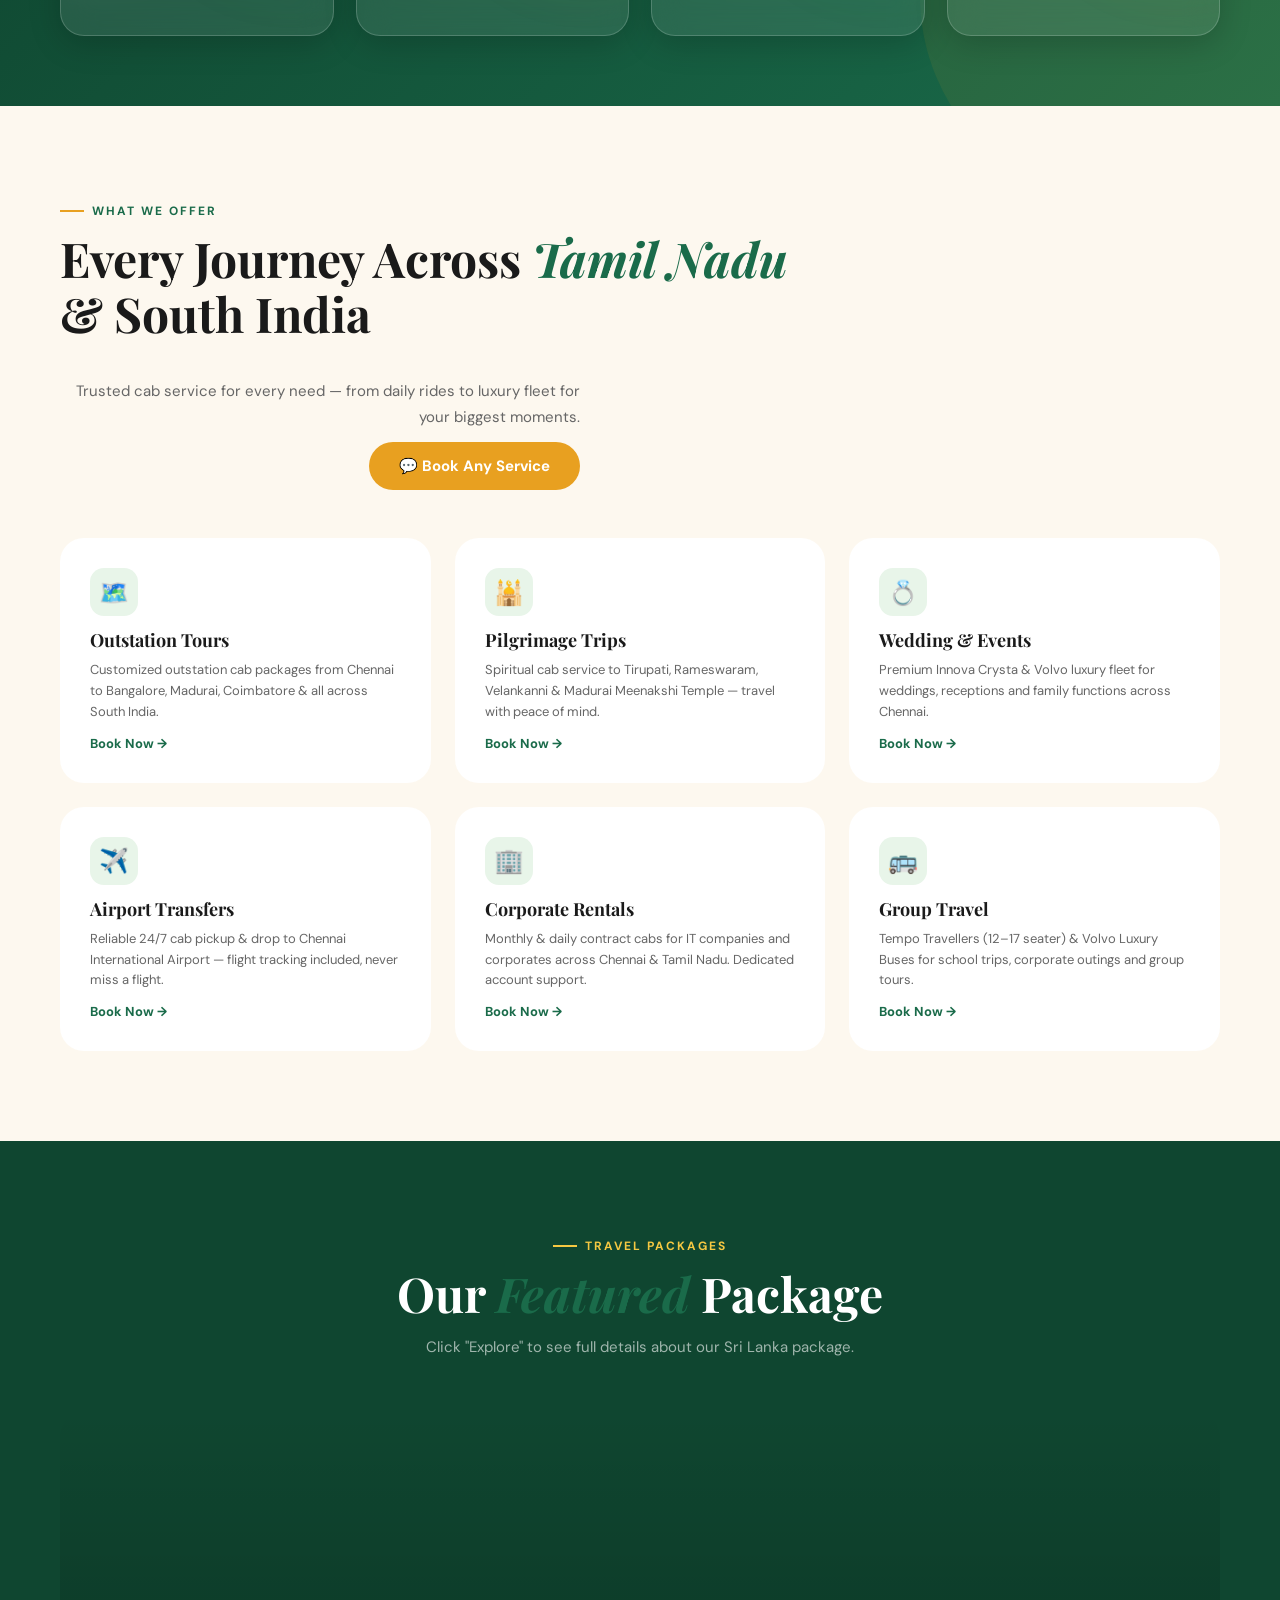
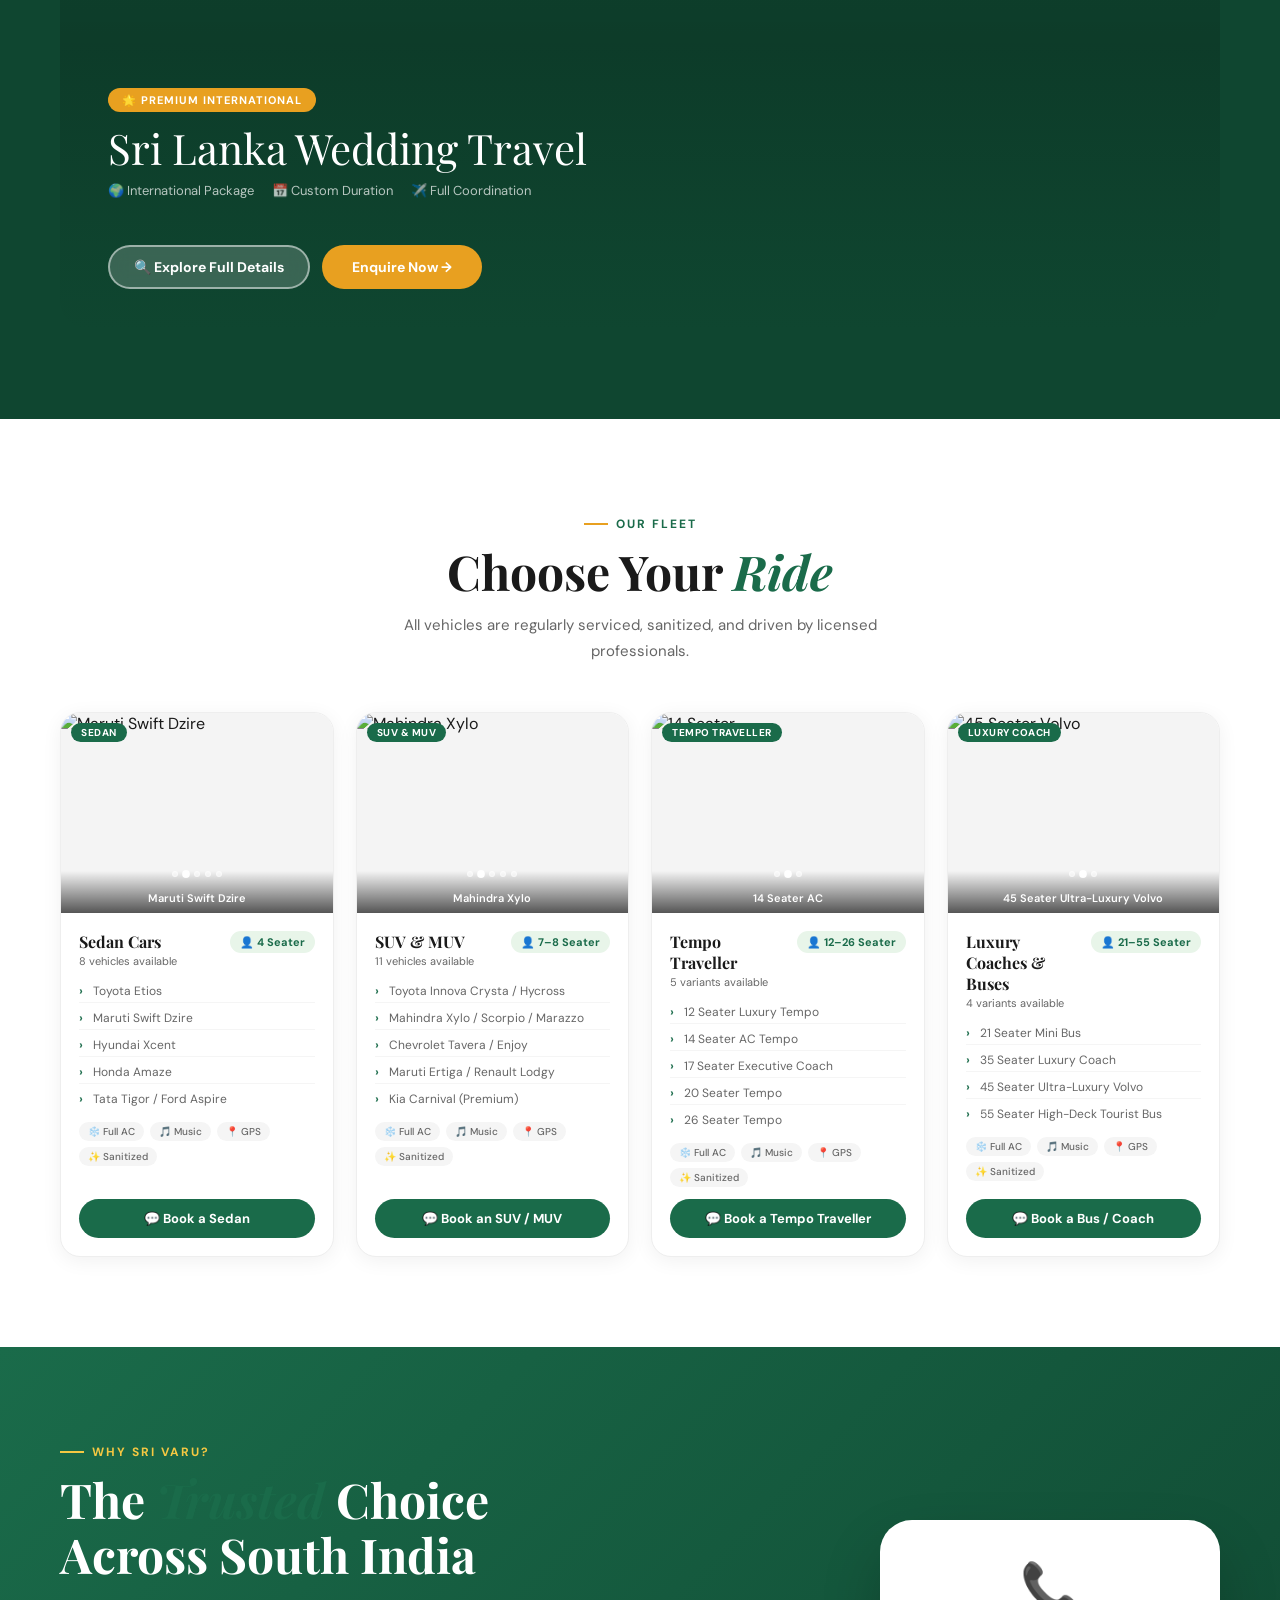
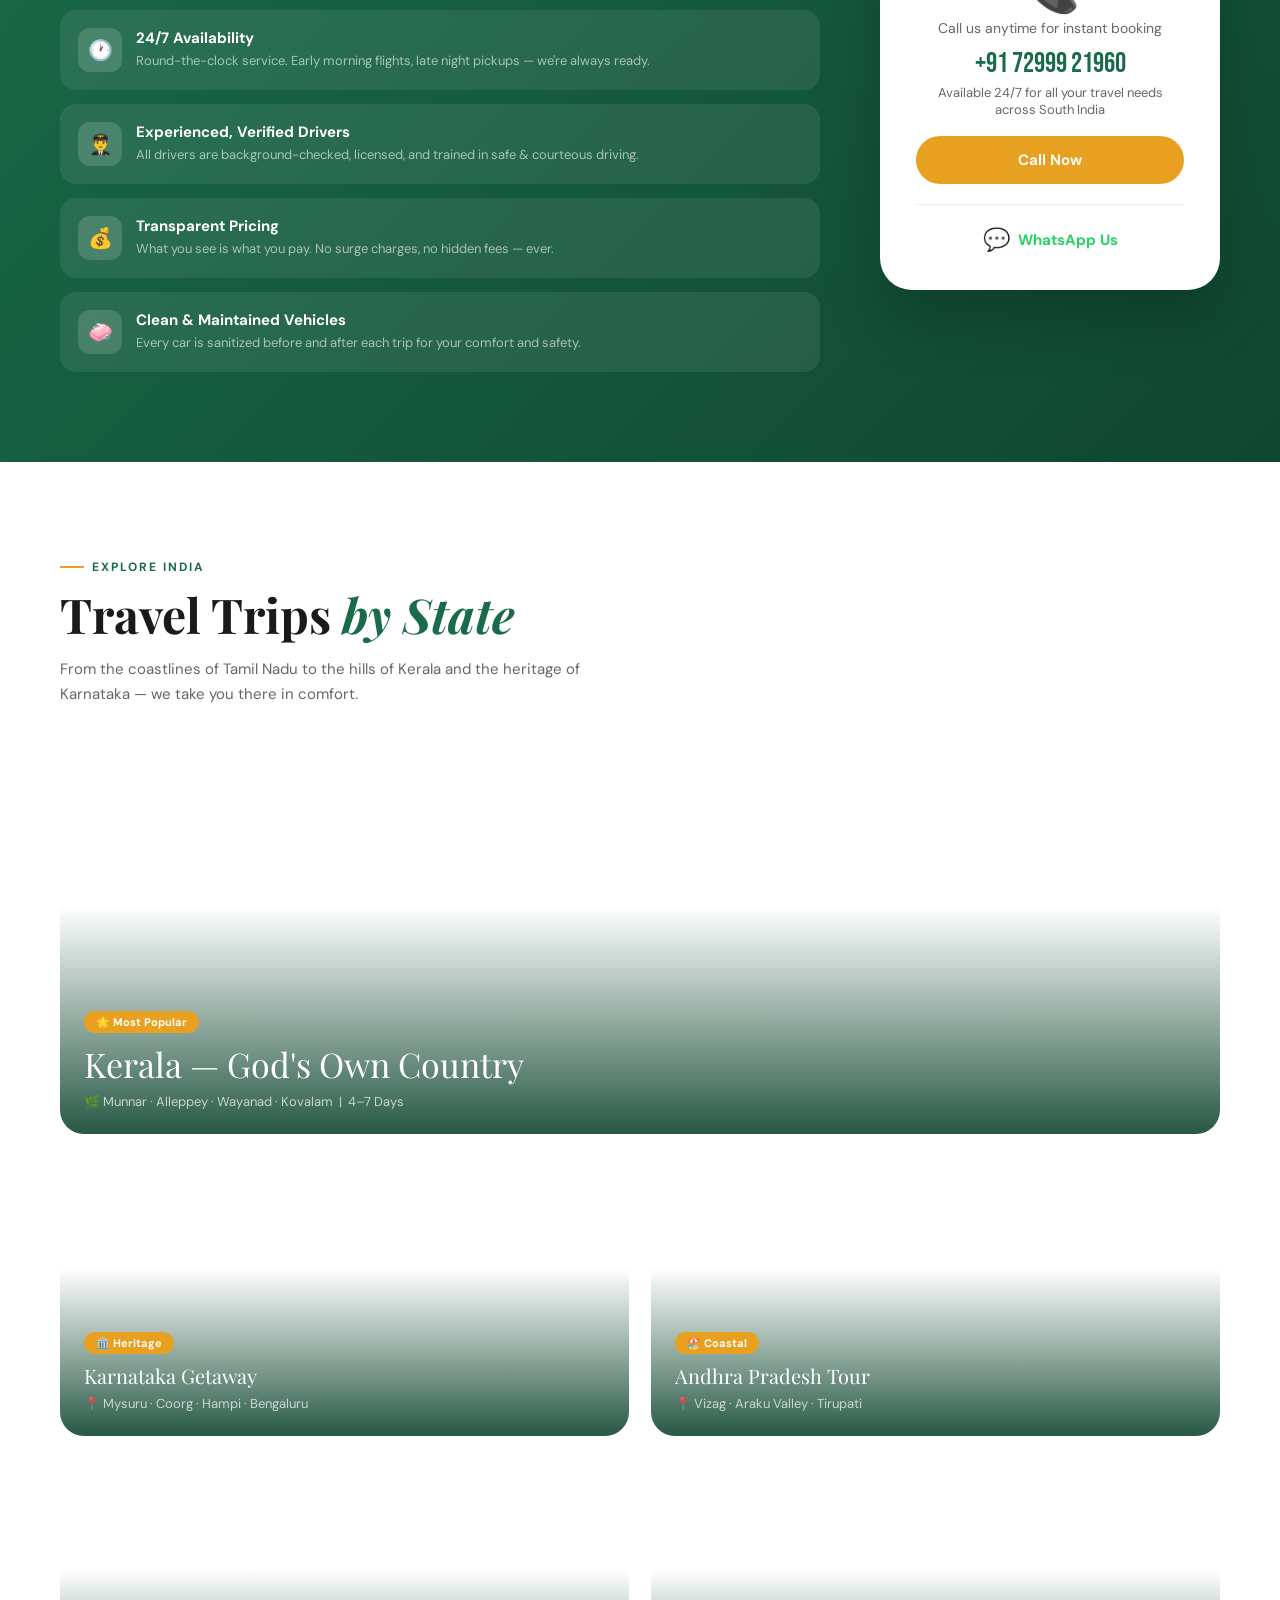
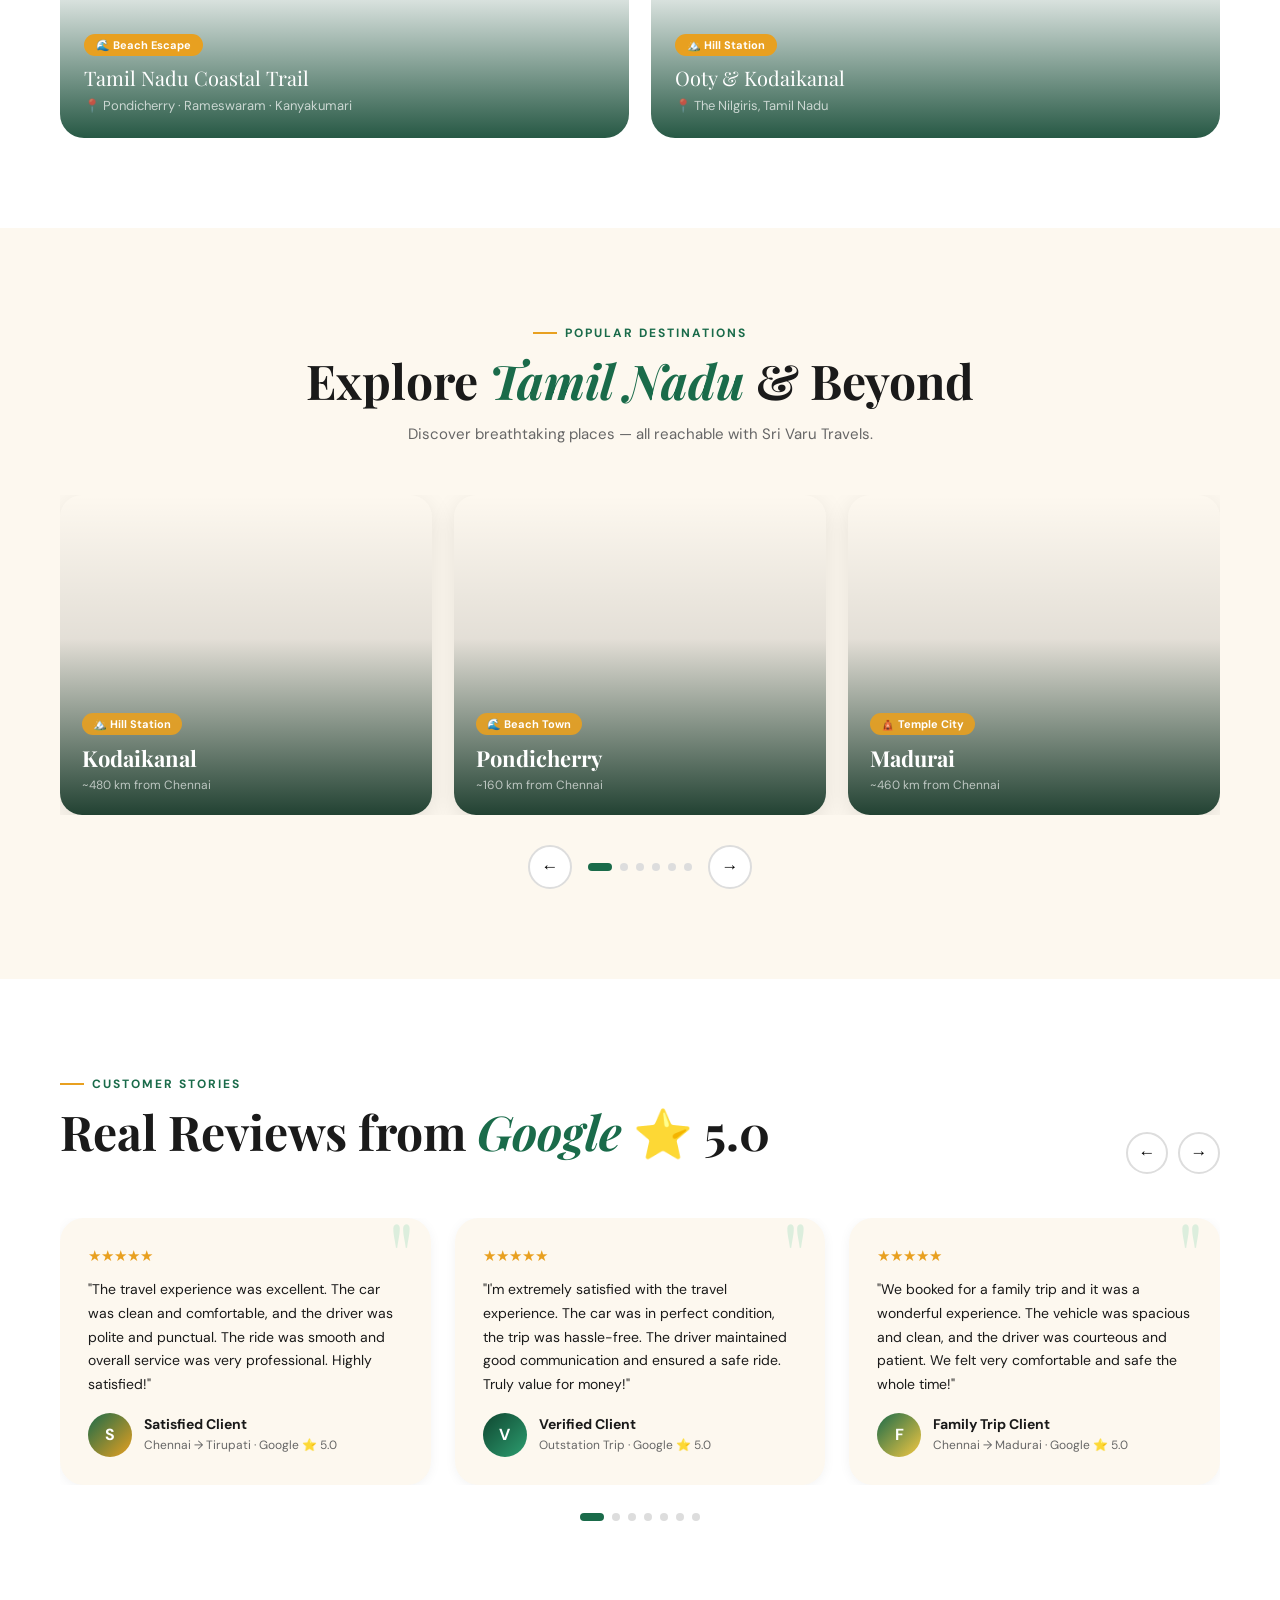
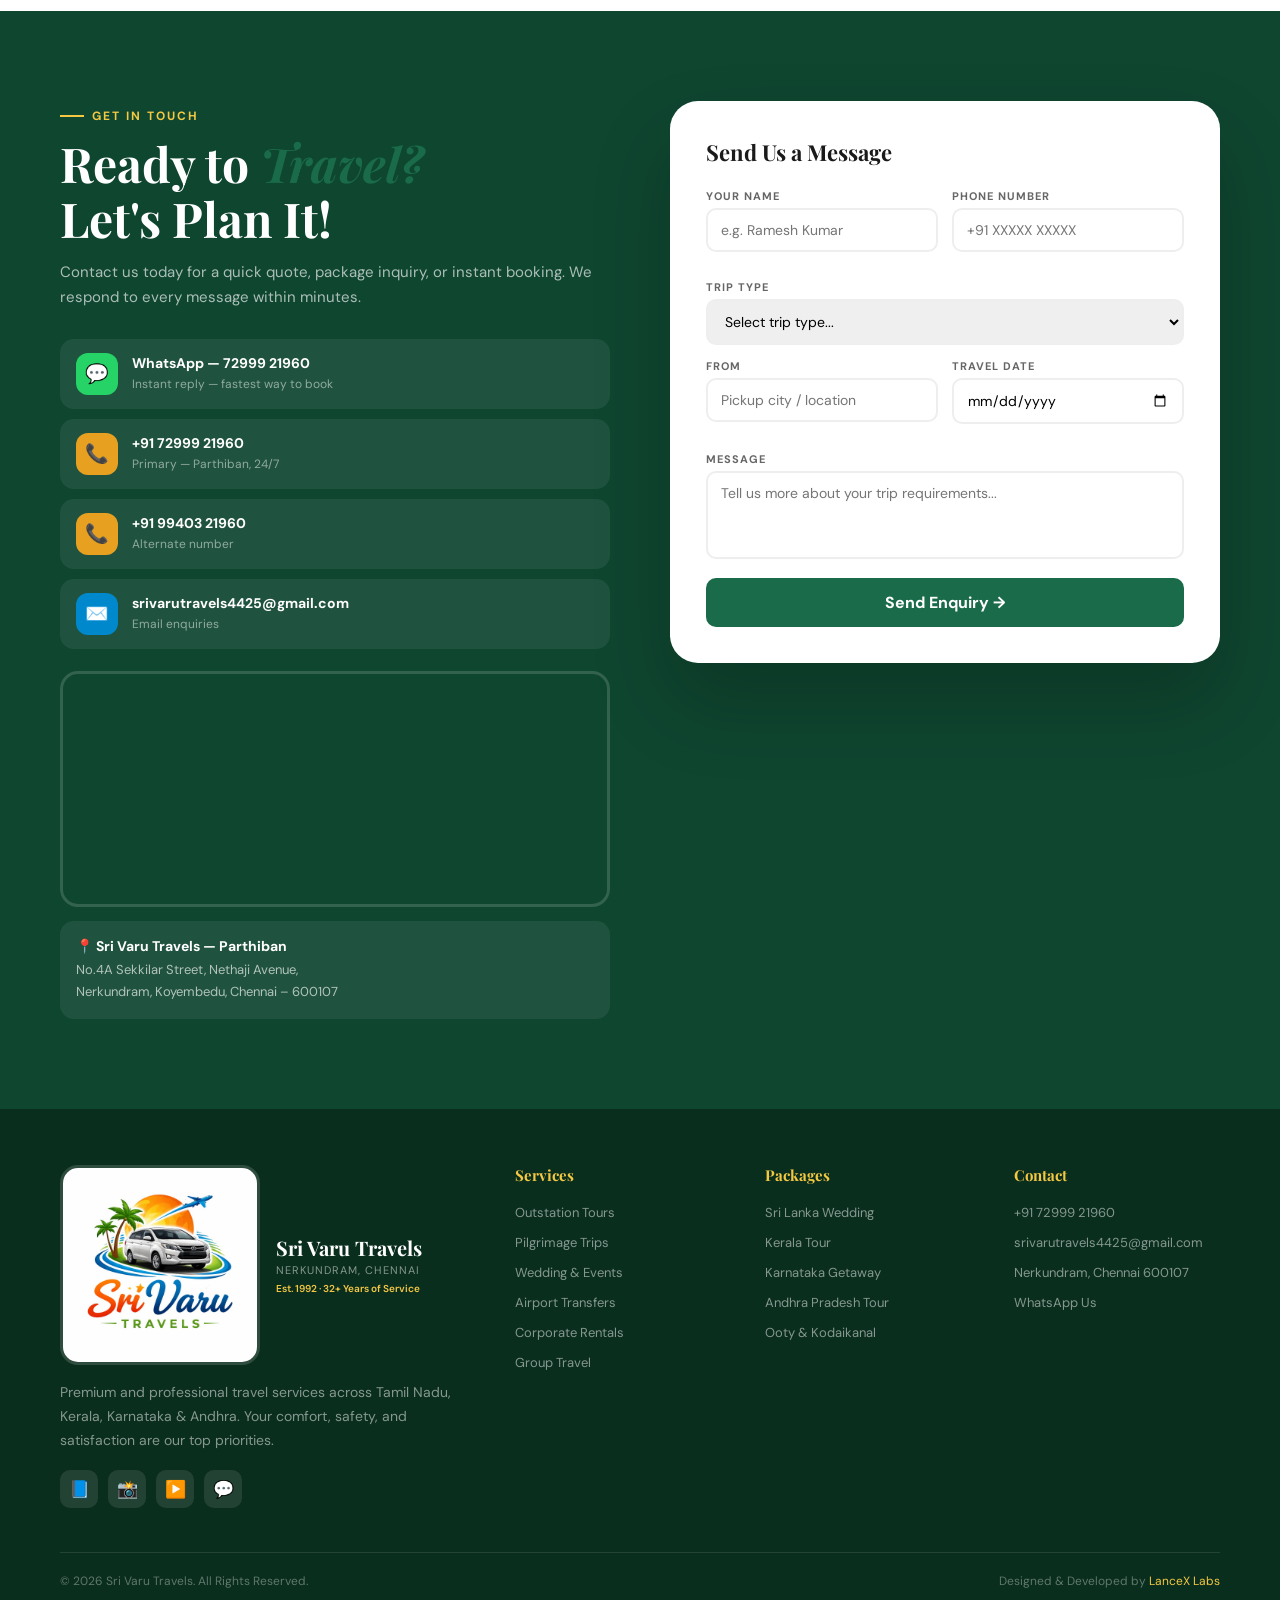
==== commit 3ad5a0e0: "Update index.html" ====
--- a/index.html
+++ b/index.html
@@ -8,6 +8,7 @@
 <link href="https://fonts.googleapis.com/css2?family=Playfair+Display:ital,wght@0,700;0,900;1,700&family=DM+Sans:wght@300;400;500;600&family=Bebas+Neue&display=swap" rel="stylesheet">
 <link rel="stylesheet" href="./styles.css">
 <meta name="google-site-verification" content="T2_cO-LQtJJh5uTXUoS0o1S79VyFB1CA2kiPHxcrDKM" />
+<meta name="msvalidate.01" content="19FCBD12E349ED68007ACF82DA7C4133" />
 <link rel="icon" type="image/x-icon" href="image.png">
 </head>
 <body class="page-loading">
